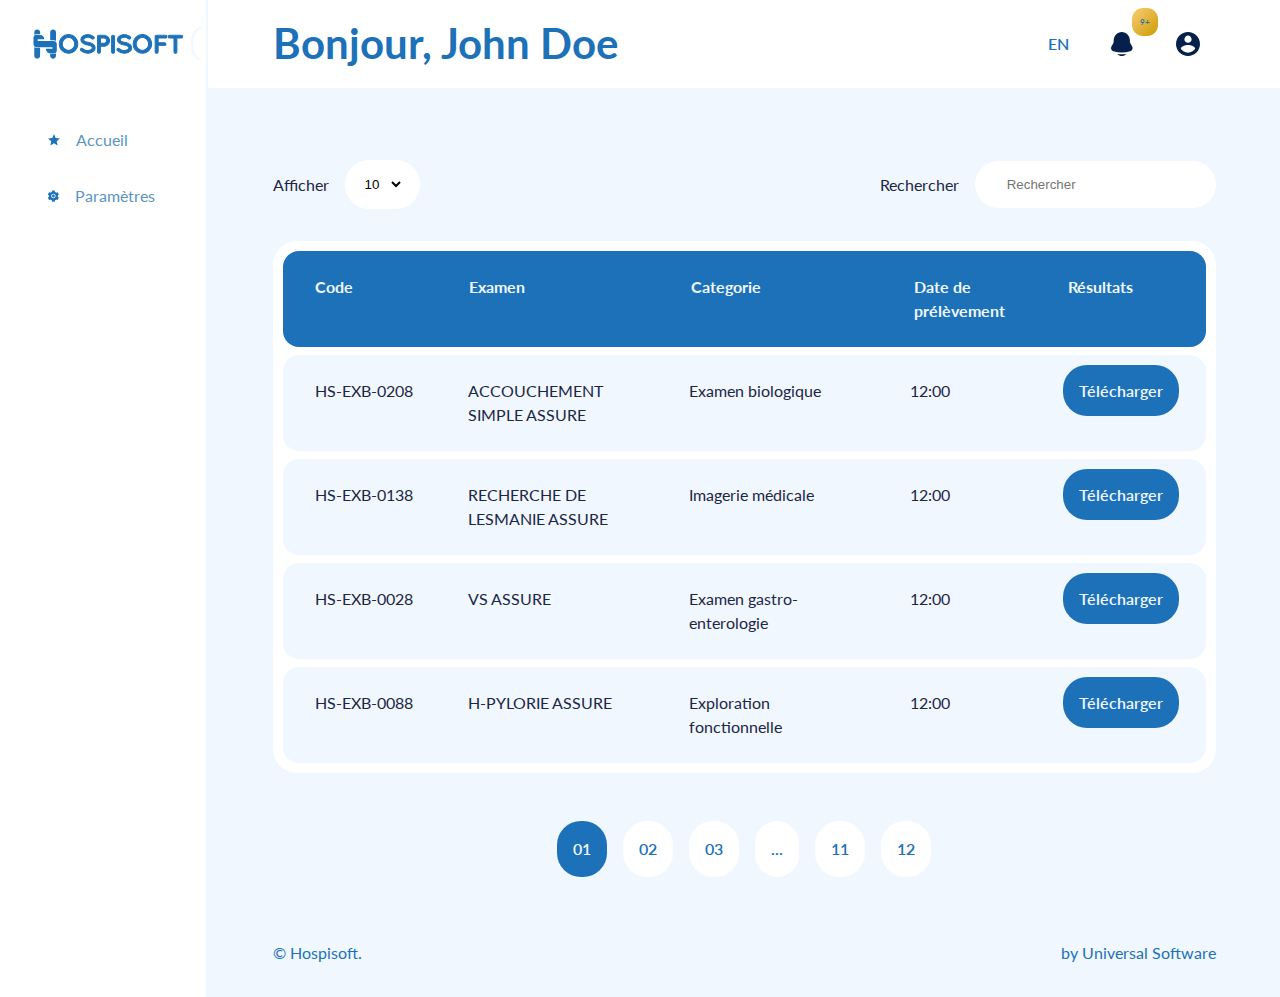
==== dashboard.html @ bc087ff3 "front admin" ====
<!DOCTYPE html>
<html lang="fr">
    <head>
        <meta charset="UTF-8"/>
        <meta name="description" content="Hospisoft">
        <meta name="keywords" content="HOSPISOFT">
        <meta name="author" content="Ifeyi Batindek">
        <meta name="viewport" content="width=device-width, initial-scale=1.0">        
        
        <meta property="og:title" content="hospisoft"/>
        <meta property="og:type" content="Hospisfot admin panel"/>
        <meta property="og:url" content="https://Hospisoft.l-agence.digital/users/"/>
        <meta property="og:image" content="https://Hospisoft.cm/hospisoftAssets/hospisoftimg/thehospisoftocietygift.jpg"/>
        <meta property="og:site_name" content="Hospisoft"/>
        <meta property="fb:admins" content="Hospisoft"/>
        <meta property="og:description" content="Hospisoft"/>

        <title>Accueil - Hospisfot</title>

        <link rel="apple-touch-icon" sizes="180x180" href="./hospisoftassets/hospisoftfavicons/apple-touch-icon.png">
        <link rel="icon" type="image/png" sizes="32x32" href="./hospisoftassets/hospisoftfavicons/favicon-32x32.png">
        <link rel="icon" type="image/png" sizes="16x16" href="./hospisoftassets/hospisoftfavicons/favicon-16x16.png">
        <link rel="manifest" href="./hospisoftassets/hospisoftfavicons/site.webmanifest">
        <link rel="mask-icon" href="./hospisoftassets/hospisoftfavicons/safari-pinned-tab.svg" color="#5bbad5">
        <meta name="msapplication-TileColor" content="#da532c">
        <meta name="theme-color" content="#ffffff">

        <link rel="preconnect" href="https://fonts.googleapis.com">
        <link rel="preconnect" href="https://fonts.gstatic.com" crossorigin>
        <link href="https://fonts.googleapis.com/css2?family=Lato:wght@400;700&display=swap" rel="stylesheet">
        
        <link rel="stylesheet" href="./hospisoftassets/hospisoftstyles/hospisoftcss.css"/>
    </head>
    <body class="hospisoftDashboardPages">
        <div id="hospisoftLoadingDiv">
            <svg id="hospisoftIconLogoLoading" class="hospisoftIcon"  x="0px" y="0px" viewBox="0 0 372.3 459.9" style="enable-background:new 0 0 372.3 459.9;" xml:space="preserve">
                <g id="XMLID_2_">
                    <g id="XMLID_1_">
                        <path id="XMLID_10_" class="st0" d="M351.5,197.8c-2.3-2.6-5-5-7.8-7c-7.9-5.6-17.5-9-27.9-9l0,0h-48h-5.7H122.3
                            c-0.3,0-0.6,0.1-0.9,0.1H79.3c-7.2,0-13-5.8-13-13c0-7.2,5.8-13,13-13h23.1h18.9h51.1v0c0-36.8-28.3-66.9-64.4-69.8
                            c-1.9-0.1-3.8-0.2-5.7-0.2h0h-48h0c-9,0-17.4,2.5-24.6,6.9c-4.2,2.5-7.9,5.6-11.1,9.2c-7.6,8.5-12.2,19.6-12.2,31.9v95.9
                            c0,12.3,4.6,23.4,12.2,31.9c3.2,3.6,7,6.7,11.1,9.2c7.2,4.3,15.6,6.9,24.6,6.9h0h48h5.7H244c0.9-0.2,1.8-0.3,2.8-0.3h42.1
                            c7.2,0,13,5.8,13,13v0.3c0,7.2-5.8,13-13,13h-21h-21h-50.3c0,37.2,29,67.6,65.7,69.9c1.4,0.1,2.9,0.1,4.4,0.1h1.3h48h0
                            c8.5,0,16.4-2.2,23.3-6.1c4.7-2.6,8.9-6,12.4-9.9c7.6-8.5,12.2-19.7,12.2-32v-95.9C363.7,217.5,359.1,206.3,351.5,197.8z"/>
                        <path id="XMLID_36_" class="st1" d="M325.3,173c8.6,1.4,16.7,4.8,23.9,10c0.8,0.6,1.5,1.1,2.3,1.7V51c0-24.7-20-44.7-44.7-44.7h0
                            c-24.7,0-44.7,20-44.7,44.7v121.2h63.2V173z"/>
                        <path id="XMLID_35_" class="st1" d="M315.8,383.3h-49.3c-1.5,0-2.9,0-4.4-0.1v25.4c0,24.7,20,44.7,44.7,44.7h0
                            c24.7,0,44.7-20,44.7-44.7v-37.8c-2.4,1.9-5,3.7-7.7,5.2C335.2,380.7,325.5,383.3,315.8,383.3z"/>
                        <path id="XMLID_30_" class="st1" d="M24.9,279.1c-2.2-1.3-4.2-2.7-6.2-4.3v133.7c0,24.7,20,44.7,44.7,44.7
                            c24.7,0,44.7-20,44.7-44.7V287.3H54.5C44.1,287.3,33.9,284.4,24.9,279.1z"/>
                        <path id="XMLID_29_" class="st1" d="M54.5,76.3h48c1.9,0,3.8,0.1,5.7,0.2V51c0-24.7-20-44.7-44.7-44.7c-24.7,0-44.7,20-44.7,44.7
                            v37.8c1.9-1.5,4-3,6.2-4.3C33.9,79.1,44.1,76.3,54.5,76.3z"/>
                        <path id="XMLID_28_" class="st2" d="M328.5,358.2c-6.4,3.6-13.8,5.7-21.7,5.7h0h-44.7v0.1c1.4,0.1,2.9,0.2,4.4,0.2h49.3
                            c6.5,0,13-1.7,18.7-4.9c7.9-4.4,13.9-11.4,17.1-19.6v-20.5C351.5,335.9,342.2,350.5,328.5,358.2z"/>
                        <path id="XMLID_27_" class="st2" d="M40.5,102.1c6.7-4,14.5-6.4,23-6.4h0h44.7h0v0c-1.9-0.2-3.8-0.3-5.7-0.3h-48
                            c-6.9,0-13.7,1.9-19.7,5.5c-7.5,4.5-13,11.1-16,18.8v20.7C18.7,124.1,27.5,109.9,40.5,102.1z"/>
                    </g>
                </g>
            </svg>
        </div><!--End hospisoftLoadingDiv-->

        <div id="hospisoftBacktToTop"></div>

        <div id="hospisoftDashboard" class="hospisoftFlex">
            <nav id="hospisoftDashBoardSide">
                    
                <section id="hospisoftDashBoardSideHeader">
                    <div id="hospisoftLogo">
                        <button id="hospisoftDashBoardCollapse" class="hospisoftRoundedPureWhite">
                            <svg id="hospisoftIconStar" class="hospisoftIcon" viewBox="0 0 7 10" fill="none" xmlns="http://www.w3.org/2000/svg">
                                <path fill-rule="evenodd" clip-rule="evenodd" d="M6.02983 0.470011C6.17028 0.610637 6.24917 0.801261 6.24917 1.00001C6.24917 1.19876 6.17028 1.38939 6.02983 1.53001L2.55983 5.00001L6.02983 8.47001C6.10351 8.53867 6.16262 8.62147 6.20361 8.71347C6.2446 8.80547 6.26664 8.90479 6.26842 9.00549C6.2702 9.10619 6.25167 9.20622 6.21395 9.29961C6.17623 9.393 6.12009 9.47783 6.04887 9.54905C5.97765 9.62027 5.89281 9.67641 5.79943 9.71413C5.70604 9.75186 5.60601 9.77038 5.50531 9.7686C5.4046 9.76683 5.30529 9.74478 5.21329 9.70379C5.12129 9.6628 5.03849 9.6037 4.96983 9.53001L0.969829 5.53001C0.829378 5.38939 0.750488 5.19876 0.750488 5.00001C0.750488 4.80126 0.829378 4.61064 0.969829 4.47001L4.96983 0.470011C5.11045 0.329561 5.30108 0.250671 5.49983 0.250671C5.69858 0.250671 5.8892 0.329561 6.02983 0.470011Z"/>
                            </svg>
                        </button>
                        <h1>
                            <a href="dashboard.html">
                                <svg id="hospisoftIconLogo" class="hospisoftMobile hospisoftIcon" x="0px" y="0px" viewBox="0 0 120 144" style="enable-background:new 0 0 687 144;" xml:space="preserve">
                                    <g id="XMLID_2_">
                                        <g id="hospisoftStar">
                                            <path id="XMLID_10_" class="st0" d="M108,62.8c-0.7-0.8-1.5-1.5-2.3-2.1c-2.3-1.7-5.1-2.6-8.2-2.6l0,0H83.4h-1.7H40.7
                                                c-0.1,0-0.2,0-0.3,0H28c-2.1,0-3.8-1.7-3.8-3.8c0-2.1,1.7-3.8,3.8-3.8h6.8h5.6h15l0,0c0-10.8-8.3-19.7-18.9-20.5
                                                c-0.5,0-1.1-0.1-1.7-0.1l0,0H20.7l0,0c-2.7,0-5.1,0.7-7.2,2c-1.2,0.7-2.3,1.6-3.3,2.7C8,37.1,6.6,40.4,6.6,44v28.2
                                                c0,3.6,1.4,6.9,3.6,9.4c0.9,1.1,2,2,3.3,2.7c2.1,1.3,4.6,2,7.2,2l0,0h14.1h1.7h39.9c0.3-0.1,0.5-0.1,0.8-0.1h12.4
                                                c2.1,0,3.8,1.7,3.8,3.8v0.1c0,2.1-1.7,3.8-3.8,3.8h-6.2h-6.2H62.5c0,10.9,8.5,19.9,19.3,20.5c0.4,0,0.9,0,1.3,0h0.4h14.1h0
                                                c2.5,0,4.8-0.7,6.9-1.8c1.4-0.8,2.6-1.8,3.6-2.9c2.2-2.5,3.6-5.8,3.6-9.4V72.2C111.6,68.6,110.3,65.3,108,62.8z"></path>
                                            <path id="XMLID_36_" class="st0" d="M100.3,55.5c2.5,0.4,4.9,1.4,7,2.9c0.2,0.2,0.4,0.3,0.7,0.5V19.6c0-7.3-5.9-13.1-13.1-13.1h0
                                                c-7.3,0-13.1,5.9-13.1,13.1v35.6h18.6V55.5z"></path>
                                            <path id="XMLID_35_" class="st0" d="M97.5,117.3H83c-0.4,0-0.9,0-1.3,0v7.5c0,7.3,5.9,13.1,13.1,13.1h0c7.3,0,13.1-5.9,13.1-13.1
                                                v-11.1c-0.7,0.6-1.5,1.1-2.3,1.5C103.3,116.5,100.4,117.3,97.5,117.3z"></path>
                                            <path id="XMLID_30_" class="st0" d="M12,86.7c-0.6-0.4-1.2-0.8-1.8-1.3v39.3c0,7.3,5.9,13.1,13.1,13.1s13.1-5.9,13.1-13.1V89.1
                                                H20.7C17.7,89.1,14.7,88.2,12,86.7z"></path>
                                            <path id="XMLID_29_" class="st0" d="M20.7,27h14.1c0.6,0,1.1,0,1.7,0.1v-7.5c0-7.3-5.9-13.1-13.1-13.1s-13.1,5.9-13.1,13.1v11.1
                                                c0.6-0.5,1.2-0.9,1.8-1.3C14.7,27.9,17.7,27,20.7,27z"></path>
                                            <path id="XMLID_28_" class="st0" d="M101.3,109.9c-1.9,1.1-4.1,1.7-6.4,1.7h0H81.8v0c0.4,0,0.9,0.1,1.3,0.1h14.5
                                                c1.9,0,3.8-0.5,5.5-1.4c2.3-1.3,4.1-3.4,5-5.8v-6C108,103.4,105.3,107.7,101.3,109.9z"></path>
                                            <path id="XMLID_27_" class="st0" d="M16.6,34.6c2-1.2,4.3-1.9,6.7-1.9l0,0h13.1l0,0v0c-0.5-0.1-1.1-0.1-1.7-0.1H20.7
                                                c-2,0-4,0.6-5.8,1.6c-2.2,1.3-3.8,3.3-4.7,5.5v6.1C10.2,41.1,12.8,36.9,16.6,34.6z"></path>
                                        </g>
                                        <g id="hospisoftLogoText">
                                            <g id="XMLID_443_">
                                                <path id="XMLID_449_" class="st0" d="M134.8,101.2c-8.1-8.2-12.1-18.1-12.1-29.5c0-11.5,4-21.3,12.1-29.5
                                                    c8.1-8.2,17.9-12.3,29.5-12.3c11.6,0,21.4,4.2,29.5,12.5c8.1,8.3,12.1,18.2,12.1,29.5c0,11.3-4.1,21.1-12.3,29.3
                                                    c-3.7,3.9-8,6.9-13.1,9.1c-5.1,2.2-10.4,3.3-15.9,3.3C152.8,113.5,142.9,109.4,134.8,101.2z M136.6,71.7c0,7.8,2.7,14.6,8.2,20.2
                                                    c5.4,5.6,12,8.4,19.7,8.4c7.7,0,14.2-2.8,19.6-8.5c5.4-5.7,8.1-12.4,8.1-20.1s-2.7-14.4-8-20.1c-5.4-5.7-11.9-8.5-19.7-8.5
                                                    c-7.7,0-14.3,2.8-19.7,8.4C139.3,57.1,136.6,63.8,136.6,71.7z"></path>
                                                <path id="XMLID_444_" class="st0" d="M164.6,115.7c-12.3,0-22.8-4.4-31.3-13c-8.4-8.6-12.7-19-12.7-31.1c0-12,4.3-22.5,12.7-31.1
                                                    c8.5-8.6,18.9-13,31.1-13c12.2,0,22.6,4.4,31.1,13.2c8.4,8.7,12.7,19.1,12.7,31c0,11.9-4.3,22.2-12.9,30.8
                                                    c-3.8,4-8.5,7.3-13.8,9.6C176,114.5,170.3,115.7,164.6,115.7z M164.3,31.9c-10.9,0-20.4,3.9-28,11.7c-7.6,7.8-11.5,17.2-11.5,28
                                                    c0,10.8,3.9,20.3,11.5,28l0,0c7.6,7.8,17.1,11.7,28.2,11.7c5.2,0,10.3-1.1,15.1-3.1c4.8-2.1,9-5,12.4-8.6
                                                    c7.8-7.8,11.7-17.2,11.7-27.8c0-10.7-3.9-20.1-11.5-28C184.7,35.9,175.3,31.9,164.3,31.9z M164.4,102.4c-8.2,0-15.4-3.1-21.2-9.1
                                                    c-5.8-6-8.8-13.3-8.8-21.7c0-8.4,2.9-15.7,8.7-21.7c5.8-6,12.9-9.1,21.3-9.1c8.3,0,15.5,3.1,21.2,9.2c5.7,6.1,8.6,13.3,8.6,21.5
                                                    c0,8.2-2.9,15.5-8.7,21.5C179.7,99.3,172.6,102.4,164.4,102.4z M164.4,45.2c-7.2,0-13.1,2.5-18.2,7.8c-5,5.3-7.5,11.4-7.5,18.7
                                                    c0,7.3,2.5,13.4,7.5,18.7c5.1,5.2,11,7.8,18.1,7.8c7.1,0,13-2.6,18-7.9c5-5.3,7.5-11.4,7.5-18.6c0-7.2-2.4-13.3-7.4-18.6
                                                    C177.5,47.8,171.6,45.2,164.4,45.2z"></path>
                                            </g>
                                            <g id="XMLID_437_">
                                                <path id="XMLID_441_" class="st0" d="M271.5,88.8c0-5.9-7.1-10.1-21.4-12.7h-0.2c-6.3-1.2-11.8-2.8-16.4-4.9
                                                    c-4.6-2.1-8-4.8-10.2-8.1c-2.2-3.3-3.2-6.7-3.2-10.2c0-6.7,3.1-12.3,9.3-16.6c6.2-4.3,13.4-6.5,21.5-6.5c3.6,0,7.2,0.6,11,1.7
                                                    c3.7,1.2,6.5,2.2,8.3,3.3c1.8,1,4.2,2.4,7.2,4.3c1.4,0.9,2.3,2.2,2.6,3.8c0.4,1.6,0.1,3.1-0.9,4.5c-0.9,1.4-2.3,2.2-4,2.6
                                                    c-1.7,0.3-3.3,0.1-4.7-0.9c-3.8-2.5-7.2-4.3-10.2-5.6c-3-1.2-6.1-1.9-9.4-1.9c-5.4,0-9.7,1.2-13.1,3.6c-3.4,2.4-5.1,5-5.1,7.7
                                                    c0,1.3,0.3,2.4,1,3.4c2.3,3.6,8.4,6.2,18.4,8h0.2c6.8,1.3,12.4,2.9,16.8,4.9c10.1,4.7,15.1,11.2,15.1,19.5
                                                    c0,7.2-3.3,13.1-10,17.7c-6.7,4.6-14.3,6.9-23,6.9c-10.6-0.1-21-4-31.2-11.6c-1.3-1-2-2.4-2.3-4.1c-0.2-1.7,0.2-3.2,1.3-4.4
                                                    c1.1-1.2,2.5-2,4.3-2.2c1.8-0.2,3.3,0.3,4.6,1.3c7.8,6,15.5,9,23.2,9c6.1,0,11-1.3,14.8-4C269.7,94.8,271.5,91.9,271.5,88.8z"></path>
                                                <path id="XMLID_438_" class="st0" d="M251.1,115.6c-11.1-0.1-22-4.1-32.5-12.1c-1.8-1.4-2.8-3.2-3.1-5.5
                                                    c-0.3-2.3,0.3-4.4,1.8-6.1c1.4-1.7,3.3-2.6,5.7-2.9c2.4-0.3,4.5,0.4,6.2,1.8c7.3,5.7,14.6,8.5,21.8,8.5c5.6,0,10.2-1.2,13.6-3.6
                                                    c3.2-2.2,4.8-4.6,4.8-6.9c0-5.8-10.5-8.9-19.5-10.5l-0.4,0c-6.5-1.2-12.2-2.9-16.9-5c-5-2.3-8.7-5.2-11.1-8.9
                                                    c-2.4-3.6-3.6-7.5-3.6-11.4c0-7.5,3.4-13.6,10.2-18.4c6.5-4.6,14.2-6.9,22.7-6.9c3.8,0,7.7,0.6,11.6,1.8c3.9,1.2,6.8,2.3,8.7,3.4
                                                    c1.9,1,4.3,2.5,7.3,4.4c1.9,1.3,3.1,3,3.6,5.2c0.5,2.2,0.1,4.3-1.2,6.2c-1.3,1.8-3,3-5.3,3.4c-2.3,0.5-4.4,0.1-6.3-1.2
                                                    c-3.7-2.4-7-4.2-9.8-5.4c-2.7-1.1-5.6-1.7-8.6-1.7c-4.9,0-8.9,1.1-11.9,3.2c-2.8,2-4.2,4-4.2,5.9c0,0.9,0.2,1.6,0.6,2.1
                                                    c1.4,2.1,5.3,5,16.8,7.1l0.5,0c6.9,1.3,12.8,3,17.3,5c10.9,5.1,16.4,12.3,16.4,21.5c0,7.9-3.7,14.5-10.9,19.5
                                                    C268.3,113.1,260.2,115.6,251.1,115.6z M224,93.3c-0.2,0-0.4,0-0.6,0c-1.2,0.1-2.2,0.6-2.8,1.4c-0.7,0.8-0.9,1.7-0.8,2.8
                                                    c0.1,1.1,0.6,2,1.4,2.6c9.7,7.3,19.8,11.1,29.9,11.2c8.2,0,15.5-2.2,21.8-6.5c6.1-4.2,9.1-9.4,9.1-16c0-7.5-4.5-13.2-13.9-17.6
                                                    c-4.1-1.8-9.6-3.4-16.1-4.7l-0.4,0c-10.7-1.9-17.2-4.9-19.8-9c-0.9-1.2-1.3-2.8-1.3-4.5c0-3.4,2-6.6,6-9.4c3.8-2.7,8.6-4,14.4-4
                                                    c3.6,0,7,0.7,10.3,2c3.1,1.3,6.6,3.2,10.5,5.8c1,0.6,2,0.8,3.1,0.6c1.2-0.2,2-0.8,2.6-1.7c0.6-0.9,0.8-1.7,0.5-2.8
                                                    c-0.2-1.1-0.8-1.9-1.7-2.5c-2.9-1.8-5.3-3.2-7.1-4.2c-1.7-0.9-4.4-2-7.9-3.1c-3.5-1.1-7-1.6-10.3-1.6c-7.6,0-14.4,2.1-20.2,6.1
                                                    c-5.6,4-8.4,8.8-8.4,14.9c0,3,1,6.1,2.9,9c1.9,2.9,5,5.4,9.2,7.3c4.4,2,9.7,3.6,15.7,4.7l0.4,0c15.6,2.8,23.2,7.6,23.2,14.8
                                                    c0,3.8-2.2,7.3-6.6,10.4c-4.2,3-9.8,4.4-16.3,4.4c-8,0-16.2-3.2-24.3-9.4C225.8,93.5,225,93.3,224,93.3z"></path>
                                            </g>
                                            <g id="XMLID_428_">
                                                <path id="XMLID_434_" class="st0" d="M341.5,39.4c5.1,4.9,7.7,10.8,7.7,17.6c0,6.9-2.6,12.7-7.7,17.6c-5.1,4.8-11.3,7.3-18.5,7.3
                                                    h-15v25.2c0,1.8-0.7,3.3-2,4.5c-1.3,1.2-2.9,1.9-4.8,1.9c-1.9,0-3.4-0.6-4.7-1.9c-1.3-1.2-1.9-2.8-1.9-4.5V38.5
                                                    c0-1.8,0.6-3.3,1.9-4.5c1.3-1.2,2.9-1.9,4.7-1.9H323C330.2,32.1,336.4,34.6,341.5,39.4z M308.1,45v24h15c3.5,0,6.4-1.2,8.9-3.5
                                                    c2.4-2.3,3.7-5.1,3.8-8.4c-0.1-3.4-1.3-6.3-3.8-8.6c-2.4-2.3-5.4-3.5-8.9-3.5H308.1z"></path>
                                                <path id="XMLID_429_" class="st0" d="M301.2,115.7c-2.4,0-4.5-0.8-6.2-2.5c-1.7-1.7-2.6-3.7-2.6-6.1V38.5c0-2.4,0.9-4.4,2.6-6.1
                                                    c1.7-1.6,3.8-2.5,6.2-2.5H323c7.8,0,14.5,2.7,20,7.9h0c5.5,5.3,8.3,11.7,8.3,19.2c0,7.4-2.8,13.9-8.3,19.1
                                                    c-5.5,5.2-12.2,7.9-20,7.9h-12.8v23.1c0,2.4-0.9,4.5-2.7,6.1C305.8,114.9,303.7,115.7,301.2,115.7z M301.2,34.3
                                                    c-1.3,0-2.4,0.4-3.3,1.3c-0.9,0.8-1.3,1.8-1.3,3v68.6c0,1.2,0.4,2.1,1.3,3c0.9,0.9,1.9,1.3,3.3,1.3c1.3,0,2.4-0.4,3.3-1.3
                                                    c0.9-0.8,1.3-1.8,1.3-3V79.7H323c6.7,0,12.3-2.2,17-6.7c4.7-4.5,7-9.7,7-16c0-6.3-2.3-11.6-7-16.1h0c-4.7-4.5-10.3-6.7-17-6.7
                                                    H301.2z M323,71.1h-17.1V42.9H323c4,0,7.5,1.4,10.4,4.1c2.8,2.7,4.3,6.1,4.4,10.1c-0.1,3.9-1.6,7.3-4.4,10
                                                    C330.6,69.8,327.1,71.1,323,71.1z M310.2,66.8H323c2.9,0,5.4-0.9,7.4-2.9c2-1.9,3-4.2,3.1-6.9c-0.1-2.7-1.1-5.1-3.1-7
                                                    c-2-1.9-4.5-2.9-7.4-2.9h-12.8V66.8z"></path>
                                            </g>
                                            <g id="XMLID_422_">
                                                <path id="XMLID_426_" class="st0" d="M358.1,38.5c0-1.8,0.6-3.3,1.9-4.5c1.3-1.2,2.9-1.9,4.7-1.9c1.9,0,3.5,0.6,4.8,1.9
                                                    c1.3,1.2,2,2.8,2,4.5v68.6c0,1.8-0.7,3.3-2,4.5c-1.3,1.2-2.9,1.9-4.8,1.9c-1.9,0-3.4-0.6-4.7-1.9c-1.3-1.2-1.9-2.8-1.9-4.5V38.5z
                                                    "></path>
                                                <path id="XMLID_423_" class="st0" d="M364.8,115.7c-2.4,0-4.5-0.8-6.2-2.5c-1.7-1.7-2.6-3.7-2.6-6.1V38.5c0-2.4,0.9-4.4,2.6-6.1
                                                    c1.7-1.6,3.8-2.5,6.2-2.5c2.4,0,4.5,0.8,6.3,2.4c1.8,1.7,2.7,3.7,2.7,6.1v68.6c0,2.4-0.9,4.5-2.7,6.1
                                                    C369.3,114.9,367.2,115.7,364.8,115.7z M364.8,34.3c-1.3,0-2.4,0.4-3.3,1.3c-0.9,0.8-1.3,1.8-1.3,3v68.6c0,1.2,0.4,2.1,1.3,3
                                                    c0.9,0.9,1.9,1.3,3.3,1.3c1.3,0,2.4-0.4,3.3-1.3c0.9-0.8,1.3-1.8,1.3-3V38.5c0-1.2-0.4-2.1-1.3-3
                                                    C367.2,34.7,366.1,34.3,364.8,34.3z"></path>
                                            </g>
                                            <g id="XMLID_416_">
                                                <path id="XMLID_420_" class="st0" d="M436,88.8c0-5.9-7.1-10.1-21.4-12.7h-0.2c-6.3-1.2-11.8-2.8-16.4-4.9
                                                    c-4.6-2.1-8-4.8-10.2-8.1c-2.2-3.3-3.2-6.7-3.2-10.2c0-6.7,3.1-12.3,9.3-16.6c6.2-4.3,13.4-6.5,21.5-6.5c3.6,0,7.2,0.6,11,1.7
                                                    c3.7,1.2,6.5,2.2,8.3,3.3c1.8,1,4.2,2.4,7.2,4.3c1.4,0.9,2.3,2.2,2.6,3.8c0.4,1.6,0.1,3.1-0.9,4.5c-0.9,1.4-2.3,2.2-4,2.6
                                                    c-1.7,0.3-3.3,0.1-4.7-0.9c-3.8-2.5-7.2-4.3-10.2-5.6c-3-1.2-6.1-1.9-9.4-1.9c-5.4,0-9.7,1.2-13.1,3.6c-3.4,2.4-5.1,5-5.1,7.7
                                                    c0,1.3,0.3,2.4,1,3.4c2.3,3.6,8.4,6.2,18.4,8h0.2c6.8,1.3,12.4,2.9,16.8,4.9c10.1,4.7,15.1,11.2,15.1,19.5
                                                    c0,7.2-3.3,13.1-10,17.7c-6.7,4.6-14.3,6.9-23,6.9c-10.6-0.1-21-4-31.2-11.6c-1.3-1-2-2.4-2.3-4.1c-0.2-1.7,0.2-3.2,1.3-4.4
                                                    c1.1-1.2,2.5-2,4.3-2.2c1.8-0.2,3.3,0.3,4.6,1.3c7.8,6,15.5,9,23.2,9c6.1,0,11-1.3,14.8-4C434.1,94.8,436,91.9,436,88.8z"></path>
                                                <path id="XMLID_417_" class="st0" d="M415.5,115.6c-11.1-0.1-22-4.1-32.5-12.1c-1.8-1.4-2.8-3.2-3.1-5.5
                                                    c-0.3-2.3,0.3-4.4,1.8-6.1c1.4-1.7,3.3-2.6,5.7-2.9c2.4-0.3,4.5,0.4,6.2,1.8c7.3,5.7,14.6,8.5,21.8,8.5c5.6,0,10.2-1.2,13.6-3.6
                                                    c3.2-2.2,4.8-4.6,4.8-6.9c0-5.8-10.5-8.9-19.5-10.5l-0.4,0c-6.5-1.2-12.2-2.9-16.9-5c-5-2.3-8.7-5.2-11.1-8.9
                                                    c-2.4-3.6-3.6-7.5-3.6-11.4c0-7.5,3.4-13.6,10.2-18.4c6.5-4.6,14.2-6.9,22.7-6.9c3.8,0,7.7,0.6,11.6,1.8c3.9,1.2,6.8,2.3,8.7,3.4
                                                    c1.9,1,4.3,2.5,7.3,4.4c1.9,1.3,3.1,3,3.6,5.2c0.5,2.2,0.1,4.3-1.2,6.2c-1.3,1.8-3,3-5.3,3.4c-2.3,0.5-4.4,0.1-6.3-1.2
                                                    c-3.7-2.4-7-4.2-9.8-5.4c-2.7-1.1-5.6-1.7-8.6-1.7c-4.9,0-8.9,1.1-11.9,3.2c-2.8,2-4.2,4-4.2,5.9c0,0.9,0.2,1.6,0.6,2.1
                                                    c1.4,2.1,5.3,5,16.8,7.1l0.5,0c6.9,1.3,12.8,3,17.3,5c10.9,5.1,16.4,12.3,16.4,21.5c0,7.9-3.7,14.5-10.9,19.5
                                                    C432.8,113.1,424.6,115.6,415.5,115.6z M388.4,93.3c-0.2,0-0.4,0-0.6,0c-1.2,0.1-2.2,0.6-2.9,1.4c-0.7,0.8-0.9,1.7-0.8,2.8
                                                    c0.1,1.1,0.6,2,1.4,2.6c9.7,7.3,19.7,11.1,29.9,11.2c8.2,0,15.5-2.2,21.8-6.5c6.1-4.2,9.1-9.4,9.1-16c0-7.5-4.5-13.2-13.9-17.6
                                                    c-4.1-1.8-9.5-3.4-16.1-4.7l-0.4,0c-10.7-1.9-17.2-4.9-19.8-9c-0.9-1.2-1.3-2.8-1.3-4.5c0-3.4,2-6.6,6-9.4c3.8-2.7,8.6-4,14.4-4
                                                    c3.6,0,7,0.7,10.3,2c3.1,1.3,6.6,3.2,10.5,5.8c1,0.6,2,0.8,3.1,0.6c1.2-0.2,2-0.8,2.6-1.7c0.6-0.9,0.8-1.7,0.5-2.8
                                                    c-0.2-1.1-0.8-1.9-1.7-2.5c-2.9-1.8-5.3-3.2-7.1-4.2c-1.7-0.9-4.4-2-7.9-3.1c-3.5-1.1-7-1.6-10.3-1.6c-7.6,0-14.4,2.1-20.2,6.1
                                                    c-5.6,4-8.4,8.8-8.4,14.9c0,3,1,6.1,2.9,9c1.9,2.9,5,5.4,9.2,7.3c4.4,2,9.7,3.6,15.7,4.7l0.4,0c15.6,2.8,23.2,7.6,23.2,14.8
                                                    c0,3.8-2.2,7.3-6.6,10.4c-4.2,3-9.7,4.4-16.3,4.4c-8,0-16.2-3.2-24.3-9.4C390.2,93.5,389.4,93.3,388.4,93.3z"></path>
                                            </g>
                                            <g id="XMLID_407_">
                                                <path id="XMLID_413_" class="st0" d="M467.3,101.2c-8.1-8.2-12.1-18.1-12.1-29.5c0-11.5,4-21.3,12.1-29.5
                                                    c8.1-8.2,17.9-12.3,29.5-12.3c11.6,0,21.4,4.2,29.5,12.5c8.1,8.3,12.1,18.2,12.1,29.5c0,11.3-4.1,21.1-12.3,29.3
                                                    c-3.7,3.9-8,6.9-13.1,9.1c-5.1,2.2-10.4,3.3-15.9,3.3C485.3,113.5,475.4,109.4,467.3,101.2z M469.1,71.7c0,7.8,2.7,14.6,8.2,20.2
                                                    c5.4,5.6,12,8.4,19.7,8.4c7.7,0,14.2-2.8,19.6-8.5c5.4-5.7,8.1-12.4,8.1-20.1s-2.7-14.4-8-20.1c-5.4-5.7-11.9-8.5-19.7-8.5
                                                    c-7.8,0-14.3,2.8-19.7,8.4C471.8,57.1,469.1,63.8,469.1,71.7z"></path>
                                                <path id="XMLID_408_" class="st0" d="M497.1,115.7c-12.3,0-22.8-4.4-31.3-13h0c-8.4-8.6-12.7-19-12.7-31.1
                                                    c0-12,4.3-22.5,12.7-31.1c8.5-8.6,18.9-13,31.1-13c12.2,0,22.6,4.4,31.1,13.2c8.4,8.7,12.7,19.1,12.7,31
                                                    c0,11.9-4.3,22.2-12.9,30.8c-3.8,4-8.5,7.3-13.8,9.6C508.5,114.5,502.9,115.7,497.1,115.7z M496.8,31.9c-10.9,0-20.4,3.9-28,11.7
                                                    c-7.6,7.8-11.5,17.2-11.5,28c0,10.8,3.9,20.3,11.5,28h0c7.6,7.8,17.1,11.7,28.2,11.7c5.2,0,10.3-1.1,15.1-3.1
                                                    c4.8-2.1,9-5,12.4-8.6c7.8-7.8,11.7-17.2,11.7-27.8c0-10.7-3.9-20.1-11.5-28C517.2,35.9,507.8,31.9,496.8,31.9z M496.9,102.4
                                                    c-8.2,0-15.4-3.1-21.2-9.1c-5.8-6-8.8-13.3-8.8-21.7c0-8.4,2.9-15.7,8.7-21.7c5.8-6,13-9.1,21.3-9.1c8.3,0,15.5,3.1,21.2,9.2
                                                    c5.7,6.1,8.6,13.3,8.6,21.5c0,8.2-2.9,15.5-8.7,21.5C512.3,99.3,505.1,102.4,496.9,102.4z M496.9,45.2c-7.2,0-13.1,2.5-18.2,7.8
                                                    c-5,5.3-7.5,11.4-7.5,18.7c0,7.3,2.5,13.4,7.5,18.7c5.1,5.2,11,7.8,18.1,7.8c7.1,0,13-2.6,18-7.9c5-5.3,7.5-11.4,7.5-18.6
                                                    c0-7.2-2.4-13.3-7.4-18.6C510,47.8,504.1,45.2,496.9,45.2z"></path>
                                            </g>
                                            <g id="XMLID_401_">
                                                <path id="XMLID_405_" class="st0" d="M565.7,111.7c-1.3,1.2-2.9,1.9-4.8,1.9c-1.9,0-3.4-0.6-4.7-1.9c-1.3-1.2-1.9-2.8-1.9-4.5
                                                    V38.5c0-1.8,0.6-3.3,1.9-4.5c1.3-1.2,2.9-1.9,4.7-1.9h39.8c1.8,0,3.3,0.6,4.7,1.9c1.3,1.3,2,2.8,2,4.5c0,1.7-0.7,3.3-2,4.5
                                                    c-1.3,1.3-2.9,1.9-4.7,1.9h-33v21.3H596c1.8,0,3.3,0.6,4.7,1.9c1.3,1.3,2,2.8,2,4.5c0,1.7-0.6,3.3-1.9,4.5
                                                    c-1.3,1.3-2.9,1.9-4.7,1.9h-28.4v27.9C567.7,108.9,567,110.4,565.7,111.7z"></path>
                                                <path id="XMLID_402_" class="st0" d="M560.8,115.7c-2.4,0-4.5-0.8-6.2-2.5c-1.7-1.7-2.6-3.7-2.6-6.1V38.5c0-2.4,0.9-4.4,2.6-6.1
                                                    c1.7-1.6,3.8-2.5,6.2-2.5h39.8c2.3,0,4.4,0.8,6.2,2.5c1.8,1.7,2.7,3.7,2.7,6.1c0,2.3-0.9,4.4-2.7,6.1c-1.7,1.7-3.8,2.5-6.2,2.5
                                                    h-30.8v17H596c2.3,0,4.4,0.8,6.2,2.5c1.8,1.7,2.7,3.7,2.7,6.1c0,2.3-0.9,4.4-2.6,6.1c-1.7,1.7-3.8,2.5-6.3,2.5h-26.2v25.8
                                                    c0,2.4-0.9,4.5-2.7,6.1l0,0C565.4,114.9,563.3,115.7,560.8,115.7z M560.8,34.3c-1.3,0-2.4,0.4-3.3,1.3c-0.9,0.8-1.3,1.8-1.3,3
                                                    v68.6c0,1.2,0.4,2.1,1.3,3c0.9,0.9,1.9,1.3,3.3,1.3c1.3,0,2.4-0.4,3.3-1.3v0c0.9-0.8,1.3-1.8,1.3-3V77.1H596
                                                    c1.3,0,2.3-0.4,3.2-1.3c0.9-0.9,1.3-1.8,1.3-3c0-1.2-0.4-2.1-1.3-3c-0.9-0.9-2-1.3-3.2-1.3h-30.5V42.9h35.1
                                                    c1.2,0,2.3-0.4,3.2-1.3c0.9-0.9,1.3-1.8,1.3-3c0-1.2-0.4-2.1-1.3-3c-0.9-0.9-2-1.3-3.2-1.3H560.8z"></path>
                                            </g>
                                            <g id="XMLID_395_">
                                                <path id="XMLID_399_" class="st0" d="M676.3,34c1.3,1.2,1.9,2.8,1.9,4.5c0,1.8-0.7,3.3-2,4.6c-1.3,1.3-2.9,1.9-4.7,1.9h-19.4
                                                    v62.1c0,1.8-0.7,3.3-1.9,4.5c-1.3,1.2-2.9,1.9-4.7,1.9c-1.9,0-3.4-0.6-4.7-1.9c-1.3-1.2-1.9-2.8-1.9-4.5V45h-19.2
                                                    c-1.9,0-3.4-0.6-4.7-1.9c-1.3-1.3-1.9-2.8-1.9-4.6c0-1.8,0.6-3.3,1.9-4.5c1.3-1.2,2.9-1.9,4.7-1.9h52
                                                    C673.5,32.1,675,32.7,676.3,34z"></path>
                                                <path id="XMLID_396_" class="st0" d="M645.6,115.7c-2.4,0-4.5-0.8-6.2-2.5c-1.7-1.7-2.6-3.7-2.6-6.1v-60h-17.1
                                                    c-2.4,0-4.5-0.9-6.3-2.5c-1.7-1.7-2.6-3.8-2.6-6.1c0-2.4,0.9-4.4,2.6-6.1c1.7-1.6,3.8-2.5,6.2-2.5h52c2.4,0,4.5,0.8,6.2,2.5l0,0
                                                    c1.7,1.7,2.6,3.7,2.6,6.1c0,2.4-0.9,4.5-2.7,6.2c-1.7,1.7-3.8,2.5-6.2,2.5h-17.2v60c0,2.4-0.9,4.4-2.6,6.1
                                                    C650.1,114.9,648,115.7,645.6,115.7z M619.6,34.3c-1.3,0-2.4,0.4-3.3,1.3c-0.9,0.8-1.3,1.8-1.3,3c0,1.2,0.4,2.2,1.3,3.1
                                                    c0.9,0.9,1.9,1.3,3.2,1.3H641v64.3c0,1.2,0.4,2.1,1.3,3c0.9,0.9,1.9,1.3,3.3,1.3c1.3,0,2.4-0.4,3.3-1.3c0.9-0.8,1.3-1.8,1.3-3
                                                    V42.9h21.5c1.2,0,2.3-0.4,3.2-1.3c0.9-0.9,1.3-1.8,1.3-3c0-1.2-0.4-2.1-1.3-3c-0.9-0.9-1.9-1.3-3.3-1.3H619.6z"></path>
                                            </g>
                                        </g>
                                    </g>
                                </svg>


                                <svg id="hospisoftIconLogo" class="hospisoftDesktop hospisoftIcon" x="0px" y="0px" viewBox="0 0 687 144" style="enable-background:new 0 0 687 144;" xml:space="preserve">
                                    <g id="XMLID_2_">
                                        <g id="hospisoftStar">
                                            <path id="XMLID_10_" class="st0" d="M108,62.8c-0.7-0.8-1.5-1.5-2.3-2.1c-2.3-1.7-5.1-2.6-8.2-2.6l0,0H83.4h-1.7H40.7
                                                c-0.1,0-0.2,0-0.3,0H28c-2.1,0-3.8-1.7-3.8-3.8c0-2.1,1.7-3.8,3.8-3.8h6.8h5.6h15l0,0c0-10.8-8.3-19.7-18.9-20.5
                                                c-0.5,0-1.1-0.1-1.7-0.1l0,0H20.7l0,0c-2.7,0-5.1,0.7-7.2,2c-1.2,0.7-2.3,1.6-3.3,2.7C8,37.1,6.6,40.4,6.6,44v28.2
                                                c0,3.6,1.4,6.9,3.6,9.4c0.9,1.1,2,2,3.3,2.7c2.1,1.3,4.6,2,7.2,2l0,0h14.1h1.7h39.9c0.3-0.1,0.5-0.1,0.8-0.1h12.4
                                                c2.1,0,3.8,1.7,3.8,3.8v0.1c0,2.1-1.7,3.8-3.8,3.8h-6.2h-6.2H62.5c0,10.9,8.5,19.9,19.3,20.5c0.4,0,0.9,0,1.3,0h0.4h14.1h0
                                                c2.5,0,4.8-0.7,6.9-1.8c1.4-0.8,2.6-1.8,3.6-2.9c2.2-2.5,3.6-5.8,3.6-9.4V72.2C111.6,68.6,110.3,65.3,108,62.8z"/>
                                            <path id="XMLID_36_" class="st0" d="M100.3,55.5c2.5,0.4,4.9,1.4,7,2.9c0.2,0.2,0.4,0.3,0.7,0.5V19.6c0-7.3-5.9-13.1-13.1-13.1h0
                                                c-7.3,0-13.1,5.9-13.1,13.1v35.6h18.6V55.5z"/>
                                            <path id="XMLID_35_" class="st0" d="M97.5,117.3H83c-0.4,0-0.9,0-1.3,0v7.5c0,7.3,5.9,13.1,13.1,13.1h0c7.3,0,13.1-5.9,13.1-13.1
                                                v-11.1c-0.7,0.6-1.5,1.1-2.3,1.5C103.3,116.5,100.4,117.3,97.5,117.3z"/>
                                            <path id="XMLID_30_" class="st0" d="M12,86.7c-0.6-0.4-1.2-0.8-1.8-1.3v39.3c0,7.3,5.9,13.1,13.1,13.1s13.1-5.9,13.1-13.1V89.1
                                                H20.7C17.7,89.1,14.7,88.2,12,86.7z"/>
                                            <path id="XMLID_29_" class="st0" d="M20.7,27h14.1c0.6,0,1.1,0,1.7,0.1v-7.5c0-7.3-5.9-13.1-13.1-13.1s-13.1,5.9-13.1,13.1v11.1
                                                c0.6-0.5,1.2-0.9,1.8-1.3C14.7,27.9,17.7,27,20.7,27z"/>
                                            <path id="XMLID_28_" class="st0" d="M101.3,109.9c-1.9,1.1-4.1,1.7-6.4,1.7h0H81.8v0c0.4,0,0.9,0.1,1.3,0.1h14.5
                                                c1.9,0,3.8-0.5,5.5-1.4c2.3-1.3,4.1-3.4,5-5.8v-6C108,103.4,105.3,107.7,101.3,109.9z"/>
                                            <path id="XMLID_27_" class="st0" d="M16.6,34.6c2-1.2,4.3-1.9,6.7-1.9l0,0h13.1l0,0v0c-0.5-0.1-1.1-0.1-1.7-0.1H20.7
                                                c-2,0-4,0.6-5.8,1.6c-2.2,1.3-3.8,3.3-4.7,5.5v6.1C10.2,41.1,12.8,36.9,16.6,34.6z"/>
                                        </g>
                                        <g id="hospisoftLogoText">
                                            <g id="XMLID_443_">
                                                <path id="XMLID_449_" class="st0" d="M134.8,101.2c-8.1-8.2-12.1-18.1-12.1-29.5c0-11.5,4-21.3,12.1-29.5
                                                    c8.1-8.2,17.9-12.3,29.5-12.3c11.6,0,21.4,4.2,29.5,12.5c8.1,8.3,12.1,18.2,12.1,29.5c0,11.3-4.1,21.1-12.3,29.3
                                                    c-3.7,3.9-8,6.9-13.1,9.1c-5.1,2.2-10.4,3.3-15.9,3.3C152.8,113.5,142.9,109.4,134.8,101.2z M136.6,71.7c0,7.8,2.7,14.6,8.2,20.2
                                                    c5.4,5.6,12,8.4,19.7,8.4c7.7,0,14.2-2.8,19.6-8.5c5.4-5.7,8.1-12.4,8.1-20.1s-2.7-14.4-8-20.1c-5.4-5.7-11.9-8.5-19.7-8.5
                                                    c-7.7,0-14.3,2.8-19.7,8.4C139.3,57.1,136.6,63.8,136.6,71.7z"/>
                                                <path id="XMLID_444_" class="st0" d="M164.6,115.7c-12.3,0-22.8-4.4-31.3-13c-8.4-8.6-12.7-19-12.7-31.1c0-12,4.3-22.5,12.7-31.1
                                                    c8.5-8.6,18.9-13,31.1-13c12.2,0,22.6,4.4,31.1,13.2c8.4,8.7,12.7,19.1,12.7,31c0,11.9-4.3,22.2-12.9,30.8
                                                    c-3.8,4-8.5,7.3-13.8,9.6C176,114.5,170.3,115.7,164.6,115.7z M164.3,31.9c-10.9,0-20.4,3.9-28,11.7c-7.6,7.8-11.5,17.2-11.5,28
                                                    c0,10.8,3.9,20.3,11.5,28l0,0c7.6,7.8,17.1,11.7,28.2,11.7c5.2,0,10.3-1.1,15.1-3.1c4.8-2.1,9-5,12.4-8.6
                                                    c7.8-7.8,11.7-17.2,11.7-27.8c0-10.7-3.9-20.1-11.5-28C184.7,35.9,175.3,31.9,164.3,31.9z M164.4,102.4c-8.2,0-15.4-3.1-21.2-9.1
                                                    c-5.8-6-8.8-13.3-8.8-21.7c0-8.4,2.9-15.7,8.7-21.7c5.8-6,12.9-9.1,21.3-9.1c8.3,0,15.5,3.1,21.2,9.2c5.7,6.1,8.6,13.3,8.6,21.5
                                                    c0,8.2-2.9,15.5-8.7,21.5C179.7,99.3,172.6,102.4,164.4,102.4z M164.4,45.2c-7.2,0-13.1,2.5-18.2,7.8c-5,5.3-7.5,11.4-7.5,18.7
                                                    c0,7.3,2.5,13.4,7.5,18.7c5.1,5.2,11,7.8,18.1,7.8c7.1,0,13-2.6,18-7.9c5-5.3,7.5-11.4,7.5-18.6c0-7.2-2.4-13.3-7.4-18.6
                                                    C177.5,47.8,171.6,45.2,164.4,45.2z"/>
                                            </g>
                                            <g id="XMLID_437_">
                                                <path id="XMLID_441_" class="st0" d="M271.5,88.8c0-5.9-7.1-10.1-21.4-12.7h-0.2c-6.3-1.2-11.8-2.8-16.4-4.9
                                                    c-4.6-2.1-8-4.8-10.2-8.1c-2.2-3.3-3.2-6.7-3.2-10.2c0-6.7,3.1-12.3,9.3-16.6c6.2-4.3,13.4-6.5,21.5-6.5c3.6,0,7.2,0.6,11,1.7
                                                    c3.7,1.2,6.5,2.2,8.3,3.3c1.8,1,4.2,2.4,7.2,4.3c1.4,0.9,2.3,2.2,2.6,3.8c0.4,1.6,0.1,3.1-0.9,4.5c-0.9,1.4-2.3,2.2-4,2.6
                                                    c-1.7,0.3-3.3,0.1-4.7-0.9c-3.8-2.5-7.2-4.3-10.2-5.6c-3-1.2-6.1-1.9-9.4-1.9c-5.4,0-9.7,1.2-13.1,3.6c-3.4,2.4-5.1,5-5.1,7.7
                                                    c0,1.3,0.3,2.4,1,3.4c2.3,3.6,8.4,6.2,18.4,8h0.2c6.8,1.3,12.4,2.9,16.8,4.9c10.1,4.7,15.1,11.2,15.1,19.5
                                                    c0,7.2-3.3,13.1-10,17.7c-6.7,4.6-14.3,6.9-23,6.9c-10.6-0.1-21-4-31.2-11.6c-1.3-1-2-2.4-2.3-4.1c-0.2-1.7,0.2-3.2,1.3-4.4
                                                    c1.1-1.2,2.5-2,4.3-2.2c1.8-0.2,3.3,0.3,4.6,1.3c7.8,6,15.5,9,23.2,9c6.1,0,11-1.3,14.8-4C269.7,94.8,271.5,91.9,271.5,88.8z"/>
                                                <path id="XMLID_438_" class="st0" d="M251.1,115.6c-11.1-0.1-22-4.1-32.5-12.1c-1.8-1.4-2.8-3.2-3.1-5.5
                                                    c-0.3-2.3,0.3-4.4,1.8-6.1c1.4-1.7,3.3-2.6,5.7-2.9c2.4-0.3,4.5,0.4,6.2,1.8c7.3,5.7,14.6,8.5,21.8,8.5c5.6,0,10.2-1.2,13.6-3.6
                                                    c3.2-2.2,4.8-4.6,4.8-6.9c0-5.8-10.5-8.9-19.5-10.5l-0.4,0c-6.5-1.2-12.2-2.9-16.9-5c-5-2.3-8.7-5.2-11.1-8.9
                                                    c-2.4-3.6-3.6-7.5-3.6-11.4c0-7.5,3.4-13.6,10.2-18.4c6.5-4.6,14.2-6.9,22.7-6.9c3.8,0,7.7,0.6,11.6,1.8c3.9,1.2,6.8,2.3,8.7,3.4
                                                    c1.9,1,4.3,2.5,7.3,4.4c1.9,1.3,3.1,3,3.6,5.2c0.5,2.2,0.1,4.3-1.2,6.2c-1.3,1.8-3,3-5.3,3.4c-2.3,0.5-4.4,0.1-6.3-1.2
                                                    c-3.7-2.4-7-4.2-9.8-5.4c-2.7-1.1-5.6-1.7-8.6-1.7c-4.9,0-8.9,1.1-11.9,3.2c-2.8,2-4.2,4-4.2,5.9c0,0.9,0.2,1.6,0.6,2.1
                                                    c1.4,2.1,5.3,5,16.8,7.1l0.5,0c6.9,1.3,12.8,3,17.3,5c10.9,5.1,16.4,12.3,16.4,21.5c0,7.9-3.7,14.5-10.9,19.5
                                                    C268.3,113.1,260.2,115.6,251.1,115.6z M224,93.3c-0.2,0-0.4,0-0.6,0c-1.2,0.1-2.2,0.6-2.8,1.4c-0.7,0.8-0.9,1.7-0.8,2.8
                                                    c0.1,1.1,0.6,2,1.4,2.6c9.7,7.3,19.8,11.1,29.9,11.2c8.2,0,15.5-2.2,21.8-6.5c6.1-4.2,9.1-9.4,9.1-16c0-7.5-4.5-13.2-13.9-17.6
                                                    c-4.1-1.8-9.6-3.4-16.1-4.7l-0.4,0c-10.7-1.9-17.2-4.9-19.8-9c-0.9-1.2-1.3-2.8-1.3-4.5c0-3.4,2-6.6,6-9.4c3.8-2.7,8.6-4,14.4-4
                                                    c3.6,0,7,0.7,10.3,2c3.1,1.3,6.6,3.2,10.5,5.8c1,0.6,2,0.8,3.1,0.6c1.2-0.2,2-0.8,2.6-1.7c0.6-0.9,0.8-1.7,0.5-2.8
                                                    c-0.2-1.1-0.8-1.9-1.7-2.5c-2.9-1.8-5.3-3.2-7.1-4.2c-1.7-0.9-4.4-2-7.9-3.1c-3.5-1.1-7-1.6-10.3-1.6c-7.6,0-14.4,2.1-20.2,6.1
                                                    c-5.6,4-8.4,8.8-8.4,14.9c0,3,1,6.1,2.9,9c1.9,2.9,5,5.4,9.2,7.3c4.4,2,9.7,3.6,15.7,4.7l0.4,0c15.6,2.8,23.2,7.6,23.2,14.8
                                                    c0,3.8-2.2,7.3-6.6,10.4c-4.2,3-9.8,4.4-16.3,4.4c-8,0-16.2-3.2-24.3-9.4C225.8,93.5,225,93.3,224,93.3z"/>
                                            </g>
                                            <g id="XMLID_428_">
                                                <path id="XMLID_434_" class="st0" d="M341.5,39.4c5.1,4.9,7.7,10.8,7.7,17.6c0,6.9-2.6,12.7-7.7,17.6c-5.1,4.8-11.3,7.3-18.5,7.3
                                                    h-15v25.2c0,1.8-0.7,3.3-2,4.5c-1.3,1.2-2.9,1.9-4.8,1.9c-1.9,0-3.4-0.6-4.7-1.9c-1.3-1.2-1.9-2.8-1.9-4.5V38.5
                                                    c0-1.8,0.6-3.3,1.9-4.5c1.3-1.2,2.9-1.9,4.7-1.9H323C330.2,32.1,336.4,34.6,341.5,39.4z M308.1,45v24h15c3.5,0,6.4-1.2,8.9-3.5
                                                    c2.4-2.3,3.7-5.1,3.8-8.4c-0.1-3.4-1.3-6.3-3.8-8.6c-2.4-2.3-5.4-3.5-8.9-3.5H308.1z"/>
                                                <path id="XMLID_429_" class="st0" d="M301.2,115.7c-2.4,0-4.5-0.8-6.2-2.5c-1.7-1.7-2.6-3.7-2.6-6.1V38.5c0-2.4,0.9-4.4,2.6-6.1
                                                    c1.7-1.6,3.8-2.5,6.2-2.5H323c7.8,0,14.5,2.7,20,7.9h0c5.5,5.3,8.3,11.7,8.3,19.2c0,7.4-2.8,13.9-8.3,19.1
                                                    c-5.5,5.2-12.2,7.9-20,7.9h-12.8v23.1c0,2.4-0.9,4.5-2.7,6.1C305.8,114.9,303.7,115.7,301.2,115.7z M301.2,34.3
                                                    c-1.3,0-2.4,0.4-3.3,1.3c-0.9,0.8-1.3,1.8-1.3,3v68.6c0,1.2,0.4,2.1,1.3,3c0.9,0.9,1.9,1.3,3.3,1.3c1.3,0,2.4-0.4,3.3-1.3
                                                    c0.9-0.8,1.3-1.8,1.3-3V79.7H323c6.7,0,12.3-2.2,17-6.7c4.7-4.5,7-9.7,7-16c0-6.3-2.3-11.6-7-16.1h0c-4.7-4.5-10.3-6.7-17-6.7
                                                    H301.2z M323,71.1h-17.1V42.9H323c4,0,7.5,1.4,10.4,4.1c2.8,2.7,4.3,6.1,4.4,10.1c-0.1,3.9-1.6,7.3-4.4,10
                                                    C330.6,69.8,327.1,71.1,323,71.1z M310.2,66.8H323c2.9,0,5.4-0.9,7.4-2.9c2-1.9,3-4.2,3.1-6.9c-0.1-2.7-1.1-5.1-3.1-7
                                                    c-2-1.9-4.5-2.9-7.4-2.9h-12.8V66.8z"/>
                                            </g>
                                            <g id="XMLID_422_">
                                                <path id="XMLID_426_" class="st0" d="M358.1,38.5c0-1.8,0.6-3.3,1.9-4.5c1.3-1.2,2.9-1.9,4.7-1.9c1.9,0,3.5,0.6,4.8,1.9
                                                    c1.3,1.2,2,2.8,2,4.5v68.6c0,1.8-0.7,3.3-2,4.5c-1.3,1.2-2.9,1.9-4.8,1.9c-1.9,0-3.4-0.6-4.7-1.9c-1.3-1.2-1.9-2.8-1.9-4.5V38.5z
                                                    "/>
                                                <path id="XMLID_423_" class="st0" d="M364.8,115.7c-2.4,0-4.5-0.8-6.2-2.5c-1.7-1.7-2.6-3.7-2.6-6.1V38.5c0-2.4,0.9-4.4,2.6-6.1
                                                    c1.7-1.6,3.8-2.5,6.2-2.5c2.4,0,4.5,0.8,6.3,2.4c1.8,1.7,2.7,3.7,2.7,6.1v68.6c0,2.4-0.9,4.5-2.7,6.1
                                                    C369.3,114.9,367.2,115.7,364.8,115.7z M364.8,34.3c-1.3,0-2.4,0.4-3.3,1.3c-0.9,0.8-1.3,1.8-1.3,3v68.6c0,1.2,0.4,2.1,1.3,3
                                                    c0.9,0.9,1.9,1.3,3.3,1.3c1.3,0,2.4-0.4,3.3-1.3c0.9-0.8,1.3-1.8,1.3-3V38.5c0-1.2-0.4-2.1-1.3-3
                                                    C367.2,34.7,366.1,34.3,364.8,34.3z"/>
                                            </g>
                                            <g id="XMLID_416_">
                                                <path id="XMLID_420_" class="st0" d="M436,88.8c0-5.9-7.1-10.1-21.4-12.7h-0.2c-6.3-1.2-11.8-2.8-16.4-4.9
                                                    c-4.6-2.1-8-4.8-10.2-8.1c-2.2-3.3-3.2-6.7-3.2-10.2c0-6.7,3.1-12.3,9.3-16.6c6.2-4.3,13.4-6.5,21.5-6.5c3.6,0,7.2,0.6,11,1.7
                                                    c3.7,1.2,6.5,2.2,8.3,3.3c1.8,1,4.2,2.4,7.2,4.3c1.4,0.9,2.3,2.2,2.6,3.8c0.4,1.6,0.1,3.1-0.9,4.5c-0.9,1.4-2.3,2.2-4,2.6
                                                    c-1.7,0.3-3.3,0.1-4.7-0.9c-3.8-2.5-7.2-4.3-10.2-5.6c-3-1.2-6.1-1.9-9.4-1.9c-5.4,0-9.7,1.2-13.1,3.6c-3.4,2.4-5.1,5-5.1,7.7
                                                    c0,1.3,0.3,2.4,1,3.4c2.3,3.6,8.4,6.2,18.4,8h0.2c6.8,1.3,12.4,2.9,16.8,4.9c10.1,4.7,15.1,11.2,15.1,19.5
                                                    c0,7.2-3.3,13.1-10,17.7c-6.7,4.6-14.3,6.9-23,6.9c-10.6-0.1-21-4-31.2-11.6c-1.3-1-2-2.4-2.3-4.1c-0.2-1.7,0.2-3.2,1.3-4.4
                                                    c1.1-1.2,2.5-2,4.3-2.2c1.8-0.2,3.3,0.3,4.6,1.3c7.8,6,15.5,9,23.2,9c6.1,0,11-1.3,14.8-4C434.1,94.8,436,91.9,436,88.8z"/>
                                                <path id="XMLID_417_" class="st0" d="M415.5,115.6c-11.1-0.1-22-4.1-32.5-12.1c-1.8-1.4-2.8-3.2-3.1-5.5
                                                    c-0.3-2.3,0.3-4.4,1.8-6.1c1.4-1.7,3.3-2.6,5.7-2.9c2.4-0.3,4.5,0.4,6.2,1.8c7.3,5.7,14.6,8.5,21.8,8.5c5.6,0,10.2-1.2,13.6-3.6
                                                    c3.2-2.2,4.8-4.6,4.8-6.9c0-5.8-10.5-8.9-19.5-10.5l-0.4,0c-6.5-1.2-12.2-2.9-16.9-5c-5-2.3-8.7-5.2-11.1-8.9
                                                    c-2.4-3.6-3.6-7.5-3.6-11.4c0-7.5,3.4-13.6,10.2-18.4c6.5-4.6,14.2-6.9,22.7-6.9c3.8,0,7.7,0.6,11.6,1.8c3.9,1.2,6.8,2.3,8.7,3.4
                                                    c1.9,1,4.3,2.5,7.3,4.4c1.9,1.3,3.1,3,3.6,5.2c0.5,2.2,0.1,4.3-1.2,6.2c-1.3,1.8-3,3-5.3,3.4c-2.3,0.5-4.4,0.1-6.3-1.2
                                                    c-3.7-2.4-7-4.2-9.8-5.4c-2.7-1.1-5.6-1.7-8.6-1.7c-4.9,0-8.9,1.1-11.9,3.2c-2.8,2-4.2,4-4.2,5.9c0,0.9,0.2,1.6,0.6,2.1
                                                    c1.4,2.1,5.3,5,16.8,7.1l0.5,0c6.9,1.3,12.8,3,17.3,5c10.9,5.1,16.4,12.3,16.4,21.5c0,7.9-3.7,14.5-10.9,19.5
                                                    C432.8,113.1,424.6,115.6,415.5,115.6z M388.4,93.3c-0.2,0-0.4,0-0.6,0c-1.2,0.1-2.2,0.6-2.9,1.4c-0.7,0.8-0.9,1.7-0.8,2.8
                                                    c0.1,1.1,0.6,2,1.4,2.6c9.7,7.3,19.7,11.1,29.9,11.2c8.2,0,15.5-2.2,21.8-6.5c6.1-4.2,9.1-9.4,9.1-16c0-7.5-4.5-13.2-13.9-17.6
                                                    c-4.1-1.8-9.5-3.4-16.1-4.7l-0.4,0c-10.7-1.9-17.2-4.9-19.8-9c-0.9-1.2-1.3-2.8-1.3-4.5c0-3.4,2-6.6,6-9.4c3.8-2.7,8.6-4,14.4-4
                                                    c3.6,0,7,0.7,10.3,2c3.1,1.3,6.6,3.2,10.5,5.8c1,0.6,2,0.8,3.1,0.6c1.2-0.2,2-0.8,2.6-1.7c0.6-0.9,0.8-1.7,0.5-2.8
                                                    c-0.2-1.1-0.8-1.9-1.7-2.5c-2.9-1.8-5.3-3.2-7.1-4.2c-1.7-0.9-4.4-2-7.9-3.1c-3.5-1.1-7-1.6-10.3-1.6c-7.6,0-14.4,2.1-20.2,6.1
                                                    c-5.6,4-8.4,8.8-8.4,14.9c0,3,1,6.1,2.9,9c1.9,2.9,5,5.4,9.2,7.3c4.4,2,9.7,3.6,15.7,4.7l0.4,0c15.6,2.8,23.2,7.6,23.2,14.8
                                                    c0,3.8-2.2,7.3-6.6,10.4c-4.2,3-9.7,4.4-16.3,4.4c-8,0-16.2-3.2-24.3-9.4C390.2,93.5,389.4,93.3,388.4,93.3z"/>
                                            </g>
                                            <g id="XMLID_407_">
                                                <path id="XMLID_413_" class="st0" d="M467.3,101.2c-8.1-8.2-12.1-18.1-12.1-29.5c0-11.5,4-21.3,12.1-29.5
                                                    c8.1-8.2,17.9-12.3,29.5-12.3c11.6,0,21.4,4.2,29.5,12.5c8.1,8.3,12.1,18.2,12.1,29.5c0,11.3-4.1,21.1-12.3,29.3
                                                    c-3.7,3.9-8,6.9-13.1,9.1c-5.1,2.2-10.4,3.3-15.9,3.3C485.3,113.5,475.4,109.4,467.3,101.2z M469.1,71.7c0,7.8,2.7,14.6,8.2,20.2
                                                    c5.4,5.6,12,8.4,19.7,8.4c7.7,0,14.2-2.8,19.6-8.5c5.4-5.7,8.1-12.4,8.1-20.1s-2.7-14.4-8-20.1c-5.4-5.7-11.9-8.5-19.7-8.5
                                                    c-7.8,0-14.3,2.8-19.7,8.4C471.8,57.1,469.1,63.8,469.1,71.7z"/>
                                                <path id="XMLID_408_" class="st0" d="M497.1,115.7c-12.3,0-22.8-4.4-31.3-13h0c-8.4-8.6-12.7-19-12.7-31.1
                                                    c0-12,4.3-22.5,12.7-31.1c8.5-8.6,18.9-13,31.1-13c12.2,0,22.6,4.4,31.1,13.2c8.4,8.7,12.7,19.1,12.7,31
                                                    c0,11.9-4.3,22.2-12.9,30.8c-3.8,4-8.5,7.3-13.8,9.6C508.5,114.5,502.9,115.7,497.1,115.7z M496.8,31.9c-10.9,0-20.4,3.9-28,11.7
                                                    c-7.6,7.8-11.5,17.2-11.5,28c0,10.8,3.9,20.3,11.5,28h0c7.6,7.8,17.1,11.7,28.2,11.7c5.2,0,10.3-1.1,15.1-3.1
                                                    c4.8-2.1,9-5,12.4-8.6c7.8-7.8,11.7-17.2,11.7-27.8c0-10.7-3.9-20.1-11.5-28C517.2,35.9,507.8,31.9,496.8,31.9z M496.9,102.4
                                                    c-8.2,0-15.4-3.1-21.2-9.1c-5.8-6-8.8-13.3-8.8-21.7c0-8.4,2.9-15.7,8.7-21.7c5.8-6,13-9.1,21.3-9.1c8.3,0,15.5,3.1,21.2,9.2
                                                    c5.7,6.1,8.6,13.3,8.6,21.5c0,8.2-2.9,15.5-8.7,21.5C512.3,99.3,505.1,102.4,496.9,102.4z M496.9,45.2c-7.2,0-13.1,2.5-18.2,7.8
                                                    c-5,5.3-7.5,11.4-7.5,18.7c0,7.3,2.5,13.4,7.5,18.7c5.1,5.2,11,7.8,18.1,7.8c7.1,0,13-2.6,18-7.9c5-5.3,7.5-11.4,7.5-18.6
                                                    c0-7.2-2.4-13.3-7.4-18.6C510,47.8,504.1,45.2,496.9,45.2z"/>
                                            </g>
                                            <g id="XMLID_401_">
                                                <path id="XMLID_405_" class="st0" d="M565.7,111.7c-1.3,1.2-2.9,1.9-4.8,1.9c-1.9,0-3.4-0.6-4.7-1.9c-1.3-1.2-1.9-2.8-1.9-4.5
                                                    V38.5c0-1.8,0.6-3.3,1.9-4.5c1.3-1.2,2.9-1.9,4.7-1.9h39.8c1.8,0,3.3,0.6,4.7,1.9c1.3,1.3,2,2.8,2,4.5c0,1.7-0.7,3.3-2,4.5
                                                    c-1.3,1.3-2.9,1.9-4.7,1.9h-33v21.3H596c1.8,0,3.3,0.6,4.7,1.9c1.3,1.3,2,2.8,2,4.5c0,1.7-0.6,3.3-1.9,4.5
                                                    c-1.3,1.3-2.9,1.9-4.7,1.9h-28.4v27.9C567.7,108.9,567,110.4,565.7,111.7z"/>
                                                <path id="XMLID_402_" class="st0" d="M560.8,115.7c-2.4,0-4.5-0.8-6.2-2.5c-1.7-1.7-2.6-3.7-2.6-6.1V38.5c0-2.4,0.9-4.4,2.6-6.1
                                                    c1.7-1.6,3.8-2.5,6.2-2.5h39.8c2.3,0,4.4,0.8,6.2,2.5c1.8,1.7,2.7,3.7,2.7,6.1c0,2.3-0.9,4.4-2.7,6.1c-1.7,1.7-3.8,2.5-6.2,2.5
                                                    h-30.8v17H596c2.3,0,4.4,0.8,6.2,2.5c1.8,1.7,2.7,3.7,2.7,6.1c0,2.3-0.9,4.4-2.6,6.1c-1.7,1.7-3.8,2.5-6.3,2.5h-26.2v25.8
                                                    c0,2.4-0.9,4.5-2.7,6.1l0,0C565.4,114.9,563.3,115.7,560.8,115.7z M560.8,34.3c-1.3,0-2.4,0.4-3.3,1.3c-0.9,0.8-1.3,1.8-1.3,3
                                                    v68.6c0,1.2,0.4,2.1,1.3,3c0.9,0.9,1.9,1.3,3.3,1.3c1.3,0,2.4-0.4,3.3-1.3v0c0.9-0.8,1.3-1.8,1.3-3V77.1H596
                                                    c1.3,0,2.3-0.4,3.2-1.3c0.9-0.9,1.3-1.8,1.3-3c0-1.2-0.4-2.1-1.3-3c-0.9-0.9-2-1.3-3.2-1.3h-30.5V42.9h35.1
                                                    c1.2,0,2.3-0.4,3.2-1.3c0.9-0.9,1.3-1.8,1.3-3c0-1.2-0.4-2.1-1.3-3c-0.9-0.9-2-1.3-3.2-1.3H560.8z"/>
                                            </g>
                                            <g id="XMLID_395_">
                                                <path id="XMLID_399_" class="st0" d="M676.3,34c1.3,1.2,1.9,2.8,1.9,4.5c0,1.8-0.7,3.3-2,4.6c-1.3,1.3-2.9,1.9-4.7,1.9h-19.4
                                                    v62.1c0,1.8-0.7,3.3-1.9,4.5c-1.3,1.2-2.9,1.9-4.7,1.9c-1.9,0-3.4-0.6-4.7-1.9c-1.3-1.2-1.9-2.8-1.9-4.5V45h-19.2
                                                    c-1.9,0-3.4-0.6-4.7-1.9c-1.3-1.3-1.9-2.8-1.9-4.6c0-1.8,0.6-3.3,1.9-4.5c1.3-1.2,2.9-1.9,4.7-1.9h52
                                                    C673.5,32.1,675,32.7,676.3,34z"/>
                                                <path id="XMLID_396_" class="st0" d="M645.6,115.7c-2.4,0-4.5-0.8-6.2-2.5c-1.7-1.7-2.6-3.7-2.6-6.1v-60h-17.1
                                                    c-2.4,0-4.5-0.9-6.3-2.5c-1.7-1.7-2.6-3.8-2.6-6.1c0-2.4,0.9-4.4,2.6-6.1c1.7-1.6,3.8-2.5,6.2-2.5h52c2.4,0,4.5,0.8,6.2,2.5l0,0
                                                    c1.7,1.7,2.6,3.7,2.6,6.1c0,2.4-0.9,4.5-2.7,6.2c-1.7,1.7-3.8,2.5-6.2,2.5h-17.2v60c0,2.4-0.9,4.4-2.6,6.1
                                                    C650.1,114.9,648,115.7,645.6,115.7z M619.6,34.3c-1.3,0-2.4,0.4-3.3,1.3c-0.9,0.8-1.3,1.8-1.3,3c0,1.2,0.4,2.2,1.3,3.1
                                                    c0.9,0.9,1.9,1.3,3.2,1.3H641v64.3c0,1.2,0.4,2.1,1.3,3c0.9,0.9,1.9,1.3,3.3,1.3c1.3,0,2.4-0.4,3.3-1.3c0.9-0.8,1.3-1.8,1.3-3
                                                    V42.9h21.5c1.2,0,2.3-0.4,3.2-1.3c0.9-0.9,1.3-1.8,1.3-3c0-1.2-0.4-2.1-1.3-3c-0.9-0.9-1.9-1.3-3.3-1.3H619.6z"/>
                                            </g>
                                        </g>
                                    </g>
                                </svg>
                            </a>
                        </h1>
                    </div><!--End hospisoftLogo-->
                </section><!--End hospisoftDashBoardSideHeader-->
                <section id="hospisoftDashBoardSideLinks">
                    <ul>
                        <li>
                            <a href="" class="hospisoftFlex">
                                <svg id="hospisoftIconStar" class="hospisoftIcon"  viewBox="0 0 16 16" fill="none" xmlns="http://www.w3.org/2000/svg">
                                    <path d="M8 12.2732L12.944 15.2572L11.632 9.63316L16 5.84916L10.248 5.36116L8 0.0571594L5.752 5.36116L0 5.84916L4.368 9.63316L3.056 15.2572L8 12.2732Z"/>
                                </svg>
                                <p>
                                    Accueil
                                </p>
                            </a>
                        </li>
                        <li>
                            <a href="" class="hospisoftFlex">
                                <svg id="hospisoftIconSettings" class="hospisoftIcon" viewBox="0 0 16 18" fill="none" xmlns="http://www.w3.org/2000/svg">
                                    <path d="M8.00307 6.91276C7.43856 6.91276 6.90992 7.13177 6.50966 7.53203C6.11129 7.93228 5.8904 8.46092 5.8904 9.02544C5.8904 9.58995 6.11129 10.1186 6.50966 10.5188C6.90992 10.9172 7.43856 11.1381 8.00307 11.1381C8.56758 11.1381 9.09622 10.9172 9.49648 10.5188C9.89485 10.1186 10.1157 9.58995 10.1157 9.02544C10.1157 8.46092 9.89485 7.93228 9.49648 7.53203C9.30098 7.33503 9.06829 7.17884 8.81192 7.07253C8.55555 6.96622 8.28061 6.91191 8.00307 6.91276ZM15.7873 11.359L14.5525 10.3036C14.6111 9.94489 14.6413 9.57862 14.6413 9.21424C14.6413 8.84985 14.6111 8.48169 14.5525 8.12486L15.7873 7.06947C15.8806 6.98962 15.9473 6.88326 15.9787 6.76455C16.0101 6.64584 16.0045 6.52039 15.9629 6.40489L15.9459 6.3558C15.6061 5.40555 15.0969 4.52473 14.443 3.75602L14.4091 3.71638C14.3297 3.62302 14.2238 3.55591 14.1055 3.52389C13.9872 3.49187 13.862 3.49645 13.7464 3.53701L12.2133 4.08265C11.6469 3.6182 11.0163 3.25193 10.3329 2.99705L10.0364 1.39413C10.0141 1.27338 9.95551 1.16229 9.8685 1.07562C9.7815 0.988955 9.67018 0.930811 9.54934 0.908917L9.49837 0.899477C8.51661 0.722005 7.48198 0.722005 6.50022 0.899477L6.44925 0.908917C6.32841 0.930811 6.21709 0.988955 6.13009 1.07562C6.04308 1.16229 5.9845 1.27338 5.96214 1.39413L5.66384 3.0046C4.98685 3.26151 4.3562 3.62689 3.7966 4.08642L2.25222 3.53701C2.13661 3.49612 2.01129 3.49138 1.89292 3.52342C1.77455 3.55546 1.66873 3.62276 1.58953 3.71638L1.55555 3.75602C0.902849 4.52555 0.393804 5.40615 0.0526962 6.3558L0.0357042 6.40489C-0.0492559 6.64089 0.0206002 6.90521 0.211288 7.06947L1.46115 8.13619C1.40262 8.49113 1.3743 8.85363 1.3743 9.21235C1.3743 9.57484 1.40262 9.93734 1.46115 10.2885L0.215064 11.3552C0.121789 11.4351 0.0550306 11.5414 0.0236662 11.6601C-0.00769818 11.7789 -0.00218246 11.9043 0.0394801 12.0198L0.0564721 12.0689C0.3982 13.0186 0.902297 13.8965 1.55932 14.6687L1.59331 14.7083C1.6727 14.8017 1.77853 14.8688 1.89682 14.9008C2.01512 14.9328 2.14035 14.9282 2.25599 14.8877L3.80038 14.3383C4.363 14.8008 4.98982 15.1671 5.66761 15.4201L5.96592 17.0306C5.98828 17.1513 6.04686 17.2624 6.13386 17.3491C6.22087 17.4357 6.33218 17.4939 6.45302 17.5158L6.504 17.5252C7.49542 17.7036 8.51073 17.7036 9.50214 17.5252L9.55312 17.5158C9.67396 17.4939 9.78527 17.4357 9.87228 17.3491C9.95928 17.2624 10.0179 17.1513 10.0402 17.0306L10.3366 15.4276C11.0201 15.1709 11.6507 14.8065 12.2171 14.342L13.7501 14.8877C13.8658 14.9286 13.9911 14.9333 14.1094 14.9013C14.2278 14.8692 14.3336 14.8019 14.4128 14.7083L14.4468 14.6687C15.1038 13.8927 15.6079 13.0186 15.9497 12.0689L15.9667 12.0198C16.0478 11.7857 15.978 11.5233 15.7873 11.359ZM8.00307 12.3445C6.16982 12.3445 4.68396 10.8587 4.68396 9.02544C4.68396 7.19219 6.16982 5.70633 8.00307 5.70633C9.83632 5.70633 11.3222 7.19219 11.3222 9.02544C11.3222 10.8587 9.83632 12.3445 8.00307 12.3445Z" />
                                </svg>
                                    
                                <p>
                                    Paramètres
                                </p>
                            </a>
                        </li>
                    </ul>
                </section><!--End hospisoftDashBoardSideLinks-->
            </nav><!--end hospisoftDashBoardSide-->
            <section id="hospisoftDashboardMain">
                <header id="hospisoftHeader">
                    <div class="hospisoftContainer">
                        <div class="hospisoftFlex">
                            <div id="hospisoftHeaderLeft" class="hospisoftFlex">
        
                                <h2 class="h2Blue">
                                    Bonjour, John Doe
                                </h2>
                            </div>
                            <div id="hospisoftHeaderRight" class="hospisoftFlex">
                                <a href="#" class="hospisoftBtn">EN</a>
        
                                <div class="hospisoftNotificationsBtn hospisoftBtn hospisoftFlex hospisoftBtnGray">
                                    <span id="hospisoftNotificationsCount">
                                        <p>
                                            9+
                                        </p>
                                    </span><!--End hospisoftNotificationsCount-->
                                    <svg id="hospisoftIconBell" class="hospisoftIcon" viewBox="0 0 15 16" fill="none" xmlns="http://www.w3.org/2000/svg">
                                        <path d="M4.28164 14.5936C4.62976 15.0338 5.07336 15.3891 5.57893 15.6328C6.0845 15.8764 6.63883 16.002 7.20004 16C7.76125 16.002 8.31558 15.8764 8.82115 15.6328C9.32672 15.3891 9.77032 15.0338 10.1184 14.5936C8.18169 14.8561 6.21838 14.8561 4.28164 14.5936ZM12.6 5.59999V6.16319C12.6 6.83919 12.792 7.49999 13.1536 8.06239L14.04 9.44079C14.8488 10.7 14.2312 12.4112 12.824 12.8088C9.14704 13.8504 5.25304 13.8504 1.57605 12.8088C0.168849 12.4112 -0.44875 10.7 0.360049 9.44079L1.24645 8.06239C1.60931 7.49548 1.80173 6.83629 1.80085 6.16319V5.59999C1.80085 2.5072 4.21844 0 7.20004 0C10.1816 0 12.6 2.5072 12.6 5.59999Z" fill="#05204A"/>
                                    </svg>   
                                    
                                    <div class="hospisoftHeadersubMenu">
                                        <ul class="hospisoftNotificationLinks">
                                            <li>
                                                <p>
                                                    Lorem ipsum dolor sit amet
                                                </p>
                                            </li>
                                            <li>
                                                <p>
                                                    Lorem ipsum dolor sit amet
                                                </p>
                                            </li>
                                            <li>
                                                <p>
                                                    Lorem ipsum dolor sit amet
                                                </p>
                                            </li>
                                        </ul>
                                    </div>
                                </div>

                                <div class="hospisoftNotificationsBtn hospisoftBtn hospisoftFlex hospisoftBtnGray">
                                    <svg id="hospisoftIconProfile" class="hospisoftIcon" viewBox="0 0 32 32" fill="none" xmlns="http://www.w3.org/2000/svg">
                                        <path d="M16 27.52C12 27.52 8.464 25.472 6.4 22.4C6.448 19.2 12.8 17.44 16 17.44C19.2 17.44 25.552 19.2 25.6 22.4C24.5422 23.9751 23.1134 25.2658 21.4393 26.1587C19.7652 27.0515 17.8973 27.519 16 27.52ZM16 4.8C17.273 4.8 18.4939 5.30571 19.3941 6.20589C20.2943 7.10606 20.8 8.32696 20.8 9.6C20.8 10.873 20.2943 12.0939 19.3941 12.9941C18.4939 13.8943 17.273 14.4 16 14.4C14.727 14.4 13.5061 13.8943 12.6059 12.9941C11.7057 12.0939 11.2 10.873 11.2 9.6C11.2 8.32696 11.7057 7.10606 12.6059 6.20589C13.5061 5.30571 14.727 4.8 16 4.8ZM16 0C13.8988 0 11.8183 0.413852 9.87706 1.21793C7.93586 2.022 6.17203 3.20055 4.68629 4.68629C1.68571 7.68687 0 11.7565 0 16C0 20.2435 1.68571 24.3131 4.68629 27.3137C6.17203 28.7994 7.93586 29.978 9.87706 30.7821C11.8183 31.5861 13.8988 32 16 32C20.2435 32 24.3131 30.3143 27.3137 27.3137C30.3143 24.3131 32 20.2435 32 16C32 7.152 24.8 0 16 0Z" fill="#05204A"/>
                                    </svg> 
                                    
                                    <div class="hospisoftHeadersubMenu">
                                        <ul>
                                            <li>
                                                <a href="index.html" class="hospisoftFlex">
                                                    <svg id="hospisoftIconLogOut" class="hospisoftIcon" viewBox="0 0 20 18" fill="none" xmlns="http://www.w3.org/2000/svg">
                                                        <path d="M15 13L19 9M19 9L15 5M19 9H5M11 13V14C11 14.7956 10.6839 15.5587 10.1213 16.1213C9.55871 16.6839 8.79565 17 8 17H4C3.20435 17 2.44129 16.6839 1.87868 16.1213C1.31607 15.5587 1 14.7956 1 14V4C1 3.20435 1.31607 2.44129 1.87868 1.87868C2.44129 1.31607 3.20435 1 4 1H8C8.79565 1 9.55871 1.31607 10.1213 1.87868C10.6839 2.44129 11 3.20435 11 4V5" stroke-width="2" stroke-linecap="round" stroke-linejoin="round"/>
                                                    </svg>
                                                        
                                                    <p>
                                                        Déconnexion
                                                    </p>
                                                </a>
                                            </li>
                                        </ul>
                                    </div>
                                </div>
                                    
                            </div>
                        </div>
                    </div>
                </header><!--End Header-->
                
                <main id="hospisoftMain">
                    <div class="hospisoftContainer">
                        <section id="hospisoftDemarrer" class="hospisoftBlocMargin">
                            <div id="hospisoftFiltres">
                                <div class="hospisoftFlex">
                                    <div class="hospisoftFlex">
                                        Afficher
                                        <select class="hospisoftInput">
                                            <option>10</option>
                                            <option>25</option>
                                            <option>50</option>
                                            <option>100</option>
                                        </select>
                                    </div>
                                    <div class="hospisoftFlex">
                                        Rechercher
                                        <input type="search" class="hospisoftInput" placeholder="Rechercher" aria-controls="datatable_ajax_patient">
                                    </div>
                                </div>
                            </div>
                            <table>
                                <tr class="hospisoftHead">
                                    <td class="hosTd16">
                                        Code
                                    </td>
                                    <td class="hosTd24">
                                        Examen
                                    </td>
                                    <td class="hosTd24">
                                        Categorie
                                    </td>
                                    <td class="hosTd16">
                                        Date de prélèvement
                                    </td>
                                    <td class="hosTd16">
                                        Résultats
                                    </td>
                                </tr>
                                <tr>
                                    <td class="hosTd16">
                                        HS-EXB-0208
                                    </td>
                                    <td class="hosTd24">
                                        ACCOUCHEMENT SIMPLE ASSURE
                                    </td>
                                    <td class="hosTd24">
                                        Examen biologique
                                    </td>
                                    <td class="hosTd16">
                                        12:00
                                    </td>
                                    <td class="hosTd16">
                                        <a href="hospisoft-report-consultation-full.pdf" target="_blank" class="hospisoftBtn hospisoftBtnBlue">Télécharger</a>
                                    </td>
                                </tr>
                                <tr>
                                    <td class="hosTd16">
                                        HS-EXB-0138
                                    </td>
                                    <td class="hosTd24">
                                        RECHERCHE DE LESMANIE ASSURE
                                    </td>
                                    <td class="hosTd24">
                                        Imagerie médicale
                                    </td>
                                    <td class="hosTd16">
                                        12:00
                                    </td>
                                    <td class="hosTd16">
                                        <a href="hospisoft-report-consultation-full.pdf" target="_blank" class="hospisoftBtn hospisoftBtnBlue">Télécharger</a>
                                    </td>
                                </tr>
                                <tr>
                                    <td class="hosTd16">
                                        HS-EXB-0028
                                    </td>
                                    <td class="hosTd24">
                                        VS ASSURE
                                    </td>
                                    <td class="hosTd24">
                                        Examen gastro-enterologie
                                    </td>
                                    <td class="hosTd16">
                                        12:00
                                    </td>
                                    <td class="hosTd16">
                                        <a href="hospisoft-report-consultation-full.pdf" target="_blank" class="hospisoftBtn hospisoftBtnBlue">Télécharger</a>
                                    </td>
                                </tr>
                                <tr>
                                    <td class="hosTd16">
                                        HS-EXB-0088
                                    </td>
                                    <td class="hosTd24">
                                        H-PYLORIE ASSURE
                                    </td>
                                    <td class="hosTd24">
                                        Exploration fonctionnelle
                                    </td>
                                    <td class="hosTd16">
                                        12:00
                                    </td>
                                    <td class="hosTd16">
                                        <a href="hospisoft-report-consultation-full.pdf" target="_blank" class="hospisoftBtn hospisoftBtnBlue">Télécharger</a>
                                    </td>
                                </tr>
                            </table>
                            <div id="hospisoftPagination">
                                <div class="hospisoftFlex">
                                    <a href="#" class="hospisoftBtn hospisoftActive">01</a>
                                    <a href="#" class="hospisoftBtn hospisoftBtnGray">02</a>
                                    <a href="#" class="hospisoftBtn hospisoftBtnGray">03</a>
                                    <span class="hospisoftBtn hospisoftBtnGray">...</span>
                                    <a href="#" class="hospisoftBtn hospisoftBtnGray">11</a>
                                    <a href="#" class="hospisoftBtn hospisoftBtnGray">12</a>
                                </div>
                            </div>
                        </section><!--End hospisoftDemarrer-->

                    </div>
                </main><!--End hospisoftMain-->
        
                <footer id="hospisoftFooter">
                    
                    <div class="hospisoftContainer">
                        <div class="hospisoftFlex">
                            <p>
                                &copy; Hospisoft.
                            </p>
                            <p class="hospisoftTextRight">
                                by Universal Software
                            </p>
                        </div>
                    </div>
                        
                </footer><!--End hospisoftFooter-->
            </section><!--End hospisoftDashboardMain-->
        </div><!--end hospisoftDashboard-->

        <script src="./hospisoftassets/hospisoftscripts/hospisoftmain.js"></script>
    </body>
</html>
---- hospisoftassets/hospisoftstyles/hospisoftcss.css ----
:root{
    --hospisoftBlue: #1D71B8;
    --hospisoftDarkerBlue: #151C33;
    --hospisoftGold: #CC9900;
    --hospisoftDarkBlue: #1C2645;
    --hospisoftShadowBlue: #ACC7E9;
    --hospisoftLightBlue: #5A94C3;
    --hospisoftYellow: #FBCE75;
    --hospisoftWhite: #F0F7FF;
    --hospisoftPureWhite: #FFF;
    --hospisoftBlack: #020203;
    --hospisoftGray: #999;
    --hospisoftLightGray: #CCC;
    --hospisoftLighterGray: #F0F0F0;
    --hospisoftDarkGray: #777;
    --hospisoftDarkerGray: #444;
    --hospisoftTransition: all .5s ease-in-out;
    --hospisoftBoxShadow: 0 0 100px 0 rgba(0, 0, 0, .1);
}

*, html{
    box-sizing: border-box;
    padding: 0;
    margin: 0;
    transition: var(--hospisoftTransition);

}

body{
    color: var(--hospisoftDarkBlue);
    font-family: 'Lato', sans-serif;
    background-color: var(--hospisoftWhite);
    line-height: 1.5;
}


.hospisoftIcon{
    height: 16px;
    fill: var(--hospisoftBlue);
}
#hospisoftIconBell,#hospisoftIconProfile{
    height: 24px;
}
/*

hospisoftLoadingDiv

*/

#hospisoftLoadingDiv{
    position: fixed;
    z-index: 99999;
    top: 0;
    left: 0;
    height: 100%;
    width: 100%;
    background-color: var(--hospisoftWhite);
}
#hospisoftIconLogoLoading{
    position: absolute;
    z-index: 999999;
    top: 50%;
    left: 50%;
    transform: translate(-50%, -50%);
    height: 150px;
}
#hospisoftIconLogoLoading .st0,
#hospisoftIconLogoLoading .st1,
#hospisoftIconLogoLoading .st2,
#hospisoftIconMobileLogo .st0, 
#hospisoftIconMobileLogo .st1,
#hospisoftIconMobileLogo .st2{fill:var(--hospisoftBlue);}
 
/*

hospisoftLoadingDiv

*/

h1, h2, h3, h4, h5, h6{
    line-height: 1.1;
    margin-bottom: 0;
}
h2{
    font-size: 2.6rem;
}
h3{
    font-size: 1.4rem;
}
h4{
    font-size: 1.2rem;
}
.h2Blue, .h3Blue, .h4Blue{
    color: var(--hospisoftBlue);
    margin-bottom: 0;
}
.h2White, .h3White, .h4White{
    color: var(--hospisoftWhite);
}

em{
    color: var(--hospisoftGray);
}

ul{
    list-style:none;
}
input, button,
input:hover, button:hover,
input:focus, button:focus,
select, select:hover, select:focus{
    outline:0;
    border:none;
    transition: var(--hospisoftTransition);
}
input, input:hover, input:focus, input:active{
    background: transparent;
    border: 0;
    outline: 0;
    padding: 0;
    margin: 0;
    width: 90%;
}
input:-webkit-autofill,
input:-webkit-autofill:hover, 
input:-webkit-autofill:focus, 
input:-webkit-autofill:active{
    -webkit-box-shadow: 0 0 0 30px var(--hospisoftWhite) inset !important;
}
a, a:hover, a:visited, a:focus, a:link{
    outline:none;
    transition: var(--hospisoftTransition);
}
a, a:visited{
    color: var(--hospisoftLightBlue);
    text-decoration: none;
    transition: var(--hospisoftTransition);
}
a:hover, a:focus, a.hospisoftBtn:hover, a.hospisoftBtn:focus{
    color: var(--hospisoftWhite);
    text-decoration: underline;
    transition: var(--hospisoftTransition);
}
a.hospisoftBtn, a.hospisoftBtn:visited, .hospisoftBtn{
    color: var(--hospisoftBlue);
    font-weight: 600;
    text-decoration: none;
    transition: var(--hospisoftTransition);
}
a.hospisoftBtnGray, a.hospisoftBtnGray:visited{
    color: var(--hospisoftBlue);
     transition: var(--hospisoftTransition);
}

.hospisoftBtn{
    padding: 16px;
    border-radius: 24px;
    cursor: pointer;
    color: var(--hospisoftBlue);
    transition: var(--hospisoftTransition);
    text-decoration: none !important;
}

.hospisoftBtnGray{
    background-color: var(--hospisoftPureWhite);
    color: var(--hospisoftBlue);
    transition: var(--hospisoftTransition);
    text-decoration: none;
}
.hospisoftBtnGray:hover, .hospisoftBtnGray:focus{
    background-color: var(--hospisoftShadowBlue);
    text-decoration: none;
}
.hospisoftBtnBlue, #hospisoftPagination .hospisoftActive{
    background-color: var(--hospisoftBlue);
    color: var(--hospisoftWhite) !important;
    transition: var(--hospisoftTransition);
    text-decoration: none;
}
.hospisoftBtnGold, a.hospisoftBtnGold{
    background: var(--hospisoftBlue);
    color: var(--hospisoftWhite);
    transition: var(--hospisoftTransition);
    text-decoration: none !important;
}
.hospisoftBtnGold:hover, a.hospisoftBtnGold:hover,
.hospisoftBtnGold:focus, a.hospisoftBtnGold:focus{
    text-decoration: none;
    background: var(--hospisoftLightBlue);
}

.hospisoftBtnBlue:hover, .hospisoftBtnBlue:focus,
#hospisoftPagination .hospisoftActive:hover,
#hospisoftPagination .hospisoftActive:focus{
    background-color: var(--hospisoftDarkBlue);
    text-decoration: none;
}

.hospisoftLinkGold, .hospisoftLinkGold:visited{
    font-weight: bold;
    color: var(--hospisoftGold);
    padding: 1rem 0;
    font-size: 1.5rem;
    width: max-content;
    transition: var(--hospisoftTransition);
}
.hospisoftLinkGold:hover, .hospisoftLinkGold:focus{
    font-weight: bold;
    color: var(--hospisoftBlue);
}
.hospisoftLinkGold #hospisoftIconLArrowRight,
.hospisoftLinkGold:visited #hospisoftIconLArrowRight{
    height: 14px;
    fill: var(--hospisoftGold);

}
.hospisoftLinkGold:hover #hospisoftIconLArrowRight,
.hospisoftLinkGold:focus #hospisoftIconLArrowRight{
    fill: var(--hospisoftBlue);
}

.hospisoftLinkGold p{
    width: max-content;
}

button, a, p{
    height: max-content;
    width: max-content;
}
p{
    width: 100%;
}
blockquote{
    position: relative;
    padding: 3rem 4rem;
    background-color: var(--hospisoftBlue);
    color: var(--hospisoftWhite);
    font-size: 1.5rem;
    border-radius: 50px;
    font-weight: bold;
}
blockquote::before{
    content: '"';
    position: absolute;
    top: 65px;
    left: -10px;
    color: var(--hospisoftGold);
    font-weight: bold;
    font-size: 300px;
    line-height:0;
    font-family: sans-serif;
}
blockquote::after{
    content: '';
    position: absolute;
    top: 99%;
    right: 15%;
    border-top: 35px solid var(--hospisoftBlue);
    border-bottom: 0 solid transparent;
    border-left: 0 solid transparent;
    border-right: 50px solid transparent;
}
.hospisoftFlex{
    display: flex;
}
.hospisoftGrid{
    height: 100%;
    display: grid;
}
a.hospisoftFlex{
    gap: 5px;
    align-items: center;
}

.hospisoftBloc{
    padding: 2rem 0;
}
.hospisoftBlocMargin{
    margin: 72px 0 0 0;
}
.hospisoftBlocTop{
    margin-top: 72px;
}

.hospisoftModal{
    padding: 3rem;
    position: absolute;
    top: 50%;
    left: 50%;
    transform: translate(-50%, -50%);
    background-color: var(--hospisoftWhite);
    border-radius: 4rem;
    max-width: 300px;
    box-shadow: 0 0 100px 0 rgba(0, 0, 0, .1);
    z-index: 9;
}

.hospisoftContainer{
    width: 88%;
    margin: auto;
}

/* START HEADER */

#hospisoftHeader{
    padding: 16px 0;
    position: relative;
    z-index: 99;
}
#hospisoftHeader .hospisoftContainer > .hospisoftFlex{
    justify-content: space-between;
}
#hospisoftHeader .hospisoftContainer > .hospisoftFlex .hospisoftFlex{
    gap: 10px;
}

#hospisoftHeader.hospisoftFixed {
    position: fixed;
    top: 0;
    left: 0;
    z-index: 99;
    background-color: var(--hospisoftPureWhite);
    width: 100%;
    box-shadow: 0 0 100px 0 rgba(0, 0, 0, .1);
}

/* LOGO & NAVIGATION LINKS */

#hospisoftHeaderLeft{
    align-items: center;
}

/* LOGO */
#hospisoftLogo .st0,#hospisoftLogo .st1{fill:var(--hospisoftBlue);}

#hospisoftLogo svg{
    height: 32px;
}

#hospisoftDashBoardSideHeader{
    position: fixed;
    top:0;
    left:0;
    padding: 16px 16px 0 32px;
    background-color: var(--hospisoftPureWhite);
    z-index: 999;
}
#hospisoftDashBoardSideHeader {
    overflow-y: scroll;
    scrollbar-width: none; /* Firefox */
    -ms-overflow-style: none;  /* Internet Explorer 10+ */
}
#hospisoftDashBoardSideHeader::-webkit-scrollbar { /* WebKit */
    width: 0;
    height: 0;
}
#hospisoftLogo{
    position: relative;
    z-index: 99999;
}
.hospisoftDashboardPages #hospisoftLogo {
    padding-top: 12px;
}

.hospisoftDashboardPages .hospisoftCollapsed #hospisoftLogo {
    padding: 12px;
}

#hospisoftHeaderRight #hospisoftIconLArrowRight{
    height: 16px;
    fill: var(--hospisoftBlue);
}

#hospisoftHeader .hospisoftContainer #hospisoftHeaderRight .hospisoftBtnGold{
    gap:2px;
}
/* Liens Accueil et Prix */

#hospisoftHeader .hospisoftContainer #hospisoftHeaderNavLinks ul{
 gap: 32px;
}
#hospisoftHeader .hospisoftContainer #hospisoftHeaderLeft{
    gap: 24px;
}

/* MENU BUTTON */
header #hospisoftX, header #hospisoftY, header #hospisoftZ{
    width: 20px;
    transition: all .2s ease-out;
    height: 4px;
    background-color: var(--hospisoftBlack);
}
    
.collapse{
    top: -20px;
    -webkit-transition: all 70ms ease-out;
       -moz-transition: all 70ms ease-out;
        -ms-transition: all 70ms ease-out;
         -o-transition: all 70ms ease-out;
            transition: all 70ms ease-out;
}
.rotate30, .rotate150, .rotate45, .rotate135{top:9px;}
.rotate30{
    -webkit-transform: rotate(30deg); 
       -moz-transform: rotate(30deg); 
        -ms-transform: rotate(30deg); 
         -o-transform: rotate(30deg); 
            transform: rotate(30deg);
            
    -webkit-transition: all 50ms ease-out;
       -moz-transition: all 50ms ease-out;
        -ms-transition: all 50ms ease-out;
         -o-transition: all 50ms ease-out;
            transition: all 50ms ease-out;          
}
div.rotate150{
    -webkit-transform: rotate(150deg); 
       -moz-transform: rotate(150deg); 
        -ms-transform: rotate(150deg); 
         -o-transform: rotate(150deg); 
            transform: rotate(150deg);
            
    -webkit-transition: all 50ms ease-out;
       -moz-transition: all 50ms ease-out;
        -ms-transition: all 50ms ease-out;
         -o-transition: all 50ms ease-out;
            transition: all 50ms ease-out;          
}
div.rotate45{
      -webkit-transform: rotate(45deg);
         -moz-transform: rotate(45deg); 
          -ms-transform: rotate(45deg); 
           -o-transform: rotate(45deg); 
              transform: rotate(45deg);
              
    -webkit-transition: all 100ms ease-out;
       -moz-transition: all 100ms ease-out;
        -ms-transition: all 100ms ease-out;
         -o-transition: all 100ms ease-out;
            transition: all 100ms ease-out;         
}
div.rotate135{
    -webkit-transform: rotate(135deg); 
      -moz-transform: rotate(135deg); 
       -ms-transform: rotate(135deg); 
        -o-transform: rotate(135deg); 
           transform: rotate(135deg);  
           
    -webkit-transition: all 100ms ease-out;
       -moz-transition: all 100ms ease-out;
        -ms-transition: all 100ms ease-out;
         -o-transition: all 100ms ease-out;
            transition: all 100ms ease-out;         
}
.rotate180{
    -webkit-transform: rotate(180deg); 
      -moz-transform: rotate(180deg); 
       -ms-transform: rotate(180deg); 
        -o-transform: rotate(180deg); 
           transform: rotate(180deg);  
           
    -webkit-transition: all 100ms ease-out;
       -moz-transition: all 100ms ease-out;
        -ms-transition: all 100ms ease-out;
         -o-transition: all 100ms ease-out;
            transition: all 100ms ease-out;         
}
#hospisoftMenuIcon{
    height: 24px;
}
header .xhover{
    width: 35px;
    position: relative;
}
header #hospisoftY, header #hospisoftZ{
    margin-top:.35rem;
}

/* NOUS SOUTENIR BUTTON */
#hospisoftIconheart{
    height: 24px;
}
#hospisoftHeader .hospisoftFlex .hospisoftBtn{
    align-items: center;
    gap: 5px;
}

/* hospisoftNavigation */
#hospisoftMenuOpened{
    background-color: var(--hospisoftWhite);
    width: max-content;
    height: 100%;
    box-shadow: 5px 0 100px 0 rgba(0, 0, 0, .1);
    position: fixed;
    top: 0;
    left: -999px;
    padding-top: 75px;
    z-index: 9;
    visibility: hidden;
    overflow-y: scroll;
}
#hospisoftMenuOpened ul li a{
    padding: 2rem 4vw;
    width: 100%;
    color: var(--hospisoftBlue);
    display: block;
}
#hospisoftMenuOpened ul{
    padding: 1rem 0;
}
#hospisoftMenuOpened ul li:nth-child(even){
    background-color: var(--hospisoftLighterGray);
}
#hospisoftMenuOpened ul li a:hover,
#hospisoftMenuOpened ul li a:focus{
    background-color: var(--hospisoftBlue);
    color: var(--hospisoftWhite);
}

#hospisoftMenuSocials{
    gap: 10px;
    padding: 2rem 4vw;
    border-top: 1px solid var(--hospisoftLighterGray);
}
#hospisoftMenuOpened svg{
    height: 35px;
}
#hospisoftMenuOpened a svg,
#hospisoftMenuOpened a svg {
    fill: var(--hospisoftBlue);
}
#hospisoftMenuOpened a:hover svg,
#hospisoftMenuOpened a:focus svg {
    fill: var(--hospisoftGold);
}

#hospisoftMenuOpened.hospisoftNavShown{
    left: 0;
    visibility: visible;
}

/* END HEADER */

/* MAIN SECTION */

/* hospisoftHeroSection */
#hospisoftHeroSection{
    position: relative;
    background-color: var(--hospisoftWhite);
}
#hospisoftIconArrowDown{
    height: 16px;
}
.hospisoftHeroInnerText{
    position: relative;
    border-radius: 48px 0 48px 48px;
    background-color: var(--hospisoftPureWhite);
    flex-direction: column;
    gap: 16px;
    padding: 32px 64px 32px 32px;
}
.hospisoftHeroInnerText > .hospisoftFlex{
    gap: 16px;
    align-items: center;
}
.hospisoftHeroInnerText > p{
    max-width: 80%;
}
.hospisoftFreeFormDiv, .hospisoftFreeFormDiv2,
 .hospisoftFreeFormDiv3, .hospisoftFreeFormDiv4{
    position: absolute;
}
#hospisoftHeroSection .hospisoftHeroInnerText .hospisoftFreeFormDiv{
    background-color: var(--hospisoftWhite);
    height: 64%;
    width: 8%;
    bottom:0;
    right:0;
    z-index: 6;
    border-radius: 64px 0 0 0;
}
#hospisoftHeroSection .hospisoftHeroInnerText .hospisoftFreeFormDiv2{
    background-color: var(--hospisoftPureWhite);
    height: 36%;
    width: 8%;
    top:0;
    left:100%;
    z-index: 7;
    border-radius: 0 64px 64px 0;
}
#hospisoftHeroSection .hospisoftHeroInnerText .hospisoftFreeFormDiv3{
    background-color: var(--hospisoftPureWhite);
    height: 36%;
    width: 8%;
    bottom:0;
    right:8%;
    z-index: 9;
    border-radius: 0 64px 64px 0;
}
#hospisoftHeroSection .hospisoftHeroInnerText .hospisoftFreeFormDiv4{
    background-color: var(--hospisoftWhite);
    height: 16%;
    width: 8%;
    bottom:0;
    right:8%;
    z-index: 8;
}
#hospisoftHeroText #hospisoftIconGifts{
    height: 128%;
    top:0;
    right:0;
    z-index: 99;
    position: absolute;
}

#hospisoftHeroSection .hospisoftFlex > .hospisoftHeroInnerText {
    flex: 0 1 64%;
}
.hospisoftFlex > figure {
    flex: 0 1 32%;
}

#hospisoftHeroSection .hospisoftContainer{
    position: relative;
    z-index: 5;
}
#hospisoftHeroText{
    position: relative;
    width: 100%;
    z-index: 5;
}
/*  hospisoftTechnologie  */

#hospisoftTechnologie .hospisoftFlex > .hospisoftHeroInnerText,
.hospisoftFlex #hospisoftIconTechWrapper{
    flex: 0 1 50%;
}

#hospisoftTechnologie .hospisoft1920{
    display: none;
}
#hospisoftTechnologie .hospisoft1366{
    display: block;
}

#hospisoftTechnologie > #hospisoftHeroText >
.hospisoftContainer > .hospisoftFlex{
    align-items: end;
}

#hospisoftTechnologie .hospisoftHeroInnerText{
    border-radius: 0 64px 64px 0;
    padding: 112px 32px 32px 32px;
}

#hospisoftIconTech{
    width: 100%;
    height: auto;
}
#hospisoftIconTechWrapper{
    border-radius: 64px 64px 0 64px;
    padding: 32px 32px 32px 32px;
    background-color: var(--hospisoftPureWhite);
}

#hospisoftTechnologie .hospisoftFreeFormDiv {
    background-color: var(--hospisoftWhite);
    height: 12%;
    width: 100%;
    left: 0;
    top: 0;
    z-index: 6;
    border-radius: 0 64px 0 64px;
}
#hospisoftTechnologie .hospisoftFreeFormDiv2 {
    background-color: var(--hospisoftPureWhite);
    height: 12%;
    width: 100%;
    left: 0;
    top:12%;
    z-index: 8;
    border-radius: 0 64px 0 64px;
}
#hospisoftTechnologie .hospisoftFreeFormDiv3 {
    background-color: var(--hospisoftWhite);
    height: 12%;
    width: 16%;
    right: 0;
    top: 12%;
    z-index: 7;
    border-radius: 0 0 0 0;
}

/*hospisoftPrices*/

#hospisoftPrices{
    padding-bottom: 6rem;
}
#hospisoftPrices > .hospisoftContainer > .hospisoftFlex{
    gap: 32px;
}
.hospisoftPrices .hospisoftFreeFormDiv{
    background-color: var(--hospisoftPureWhite);
    height: 16%;
    width: 64%;
    left: 0;
    top: 100%;
    z-index: 6;
    border-radius: 0 0 64px 64px;
}
.hospisoftPrices .hospisoftFreeFormDiv2{
    background-color: var(--hospisoftWhite);
    height: 12%;
    width: 36%;
    right: 0;
    bottom: 0;
    z-index: 7;
    border-radius: 64px 0 0 0;
}
.hospisoftPrices .hospisoftFreeFormDiv3{
    background-color: var(--hospisoftWhite);
    height: 12%;
    width: 12%;
    right: 0;
    bottom: 12%;
    z-index: 7;
    border-radius: 0 0 0 0;
}
.hospisoftPrices .hospisoftFreeFormDiv4{
    background-color: var(--hospisoftPureWhite);
    height: 12%;
    width: 36%;
    right: 0;
    bottom: 12%;
    z-index: 8;
    border-radius: 0 0 64px 0;
}

.hospisoftPricePlan{
    color: var(--hospisoftLightBlue);
    font-size: 1rem;
    font-weight: normal;
}
.hospisoftPriceCost{
    color: var(--hospisoftGold);
    font-size: 3rem;
    font-weight: bold;
    letter-spacing: -2px;
}
.hospisoftPriceDuration{
    color: var(--hospisoftShadowBlue);
    font-size: 1.32rem;
    font-weight: bold;
}
.rewardPriceDescription{
    color: var(--hospisoftBlue);
    font-size: 1rem;
    font-weight: normal;
}
sup{
    font-weight: bold;
    color: var(--hospisoftGold);
}

.hospisoftRecommended{
    background-color: var(--hospisoftBlue);
}
.hospisoftRecommended .hospisoftPricePlan{
    color: var(--hospisoftShadowBlue);
}
.hospisoftRecommended .hospisoftPriceCost{
    color: var(--hospisoftYellow);
}
.hospisoftRecommended .hospisoftPriceDuration{
    color: var(--hospisoftShadowBlue);
}
.hospisoftRecommended .rewardPriceDescription{
    color: var(--hospisoftWhite);
}
.hospisoftRecommended sup{
    color: var(--hospisoftYellow);
}
#hospisoftPrices .hospisoftRecommended .hospisoftFreeFormDiv{
    background-color: var(--hospisoftBlue);
}
#hospisoftPrices .hospisoftRecommended .hospisoftFreeFormDiv4{
    background-color: var(--hospisoftBlue);
}

/* hospisoftAlternative */

#hospisoftAlternative #hospisoftHeroText #hospisoftAlternativeIconWrapper,
#hospisoftAlternative .hospisoftFlex > .hospisoftHeroInnerText{
    flex: 0 1 50%;
}
#hospisoftAlternativeIcon{
    height: 100%;
}
#hospisoftAlternative > #hospisoftHeroText >
.hospisoftContainer > .hospisoftFlex{
    align-items:start;
}

#hospisoftAlternativeIconWrapper{
    position: relative;
    border-radius: 0 48px 48px 48px;
    padding: 32px 32px 32px 32px;
    background-color: var(--hospisoftPureWhite);
}

#hospisoftAlternative .hospisoftFreeFormDiv{
    background-color: var(--hospisoftDarkBlue);
    left: 0;
    bottom: 0;
    width: 100%;
    height: 8%;
    z-index:6;
    border-radius: 0 48px 0 0;
}
#hospisoftAlternative .hospisoftFreeFormDiv2{
    background-color: var(--hospisoftPureWhite);
    left: 0;
    bottom: 8%;
    width: 100%;
    height: 8%;
    z-index:7;
    border-radius: 0 0 0 48px;
}
#hospisoftAlternative .hospisoftFreeFormDiv3{
    background-color: var(--hospisoftDarkBlue);
    left: 0;
    bottom: 8%;
    width: 8%;
    height: 8%;
    z-index:6;
    border-radius: 0 0 0 0;
}

#hospisoftMain .hospisoftBlueDiv{
    background-color: var(--hospisoftDarkBlue);
    width: 100%;
    padding: 4rem 0 8rem;
}

.hospisoftPastille{
    position: absolute;
    color: var(--hospisoftWhite);
    background-color: var(--hospisoftLightBlue);
    display: block;
    padding: 2px 4px;
    border-radius: 8px;
    font-size: .64rem;
    right: 48px;
    top: 48px;
}

.hospisoftHeading{
    justify-content: space-between;
    align-items: center;
    padding: 0 32px;
    margin-bottom: 32px;
    width: 100%;
}
.hospisoftHeading p{
    width: auto;
}

/* hospisoftFaq */

#hospisoftAccordion{
    background-color: var(--hospisoftDarkerBlue);
    color: var(--hospisoftWhite);
    border-radius: 2rem 2rem 2rem 2rem;
  }
#hospisoftAccordion p{
    color: var(--hospisoftBlack);
    padding: .32rem 3rem;
}
#hospisoftAccordion p:last-child{
    color: var(--hospisoftBlack);
    padding: .32rem 3rem 1.32rem 3rem;
}
#hospisoftAccordion p:first-child{
    color: var(--hospisoftBlack);
    padding: 1.32rem 3rem .32rem 3rem;
}
  .hospisoftAccordionWrapper{
    padding: .25rem;
  }
  .hospisoftAccordionWrapper .hospisoftAccordionTitle h3{
    margin: 0;
    padding: 1rem 2rem 1.5rem;
    position: relative;
    cursor: pointer;
    width: 98%;
  }
  .hospisoftAccordionWrapper:first-child .hospisoftAccordionTitle h3{
    padding: 1.5rem 2rem 1.35rem;
  }
  
  .hospisoftAccordionWrapper .hospisoftAccordionText{
    padding: 1.32rem 0;
    background-color: var(--hospisoftWhite);
    transition: var(--transition);
  }
  .hospisoftAccordionText ul{
    color: var(--hospisoftBlack);
    padding: 1rem 5rem;
    list-style-type: disc;
  }
  .hospisoftAccordionText ul{
    line-height: 1.8;
  }
  .hospisoftAccordionWrapper:last-child .hospisoftAccordionText{
    padding-bottom: 2.56rem;
  }
.hospisoftAccordionWrapper:last-child .hospisoftAccordionTextClose{
    height:0;
    padding: 0 0;
    overflow: hidden;
    transition: var(--transition);
  }
  .hospisoftAccordionWrapper .hospisoftAccordionText p:nth-child(2){
    background-color: var(--hospisoftWhite);
    color: var(--hospisoftBlue);
    padding: 2rem;
  }
  .hospisoftAccordionWrapper:last-child .hospisoftAccordionText{
    overflow: hidden;
    border-radius: 0 0 30px 30px;
  }
.hospisoftAccordionWrapper .hospisoftAccordionTextClose{
    height:0;
    padding: 1px 0;
    overflow: hidden;
    transition: var(--transition);
  }
  
  #hospisoftCaretDown{
    fill: var(--hospisoftWhite);
    height: 15px;
    position: absolute;
    right: 0;
    top: 50%;
    transform: translateY(-50%);
  }

  .hospisoftpayments{
    justify-content: center;
    width: 50%;
    margin: auto;
  }
  .hospisoftpayments a img{
    max-width: 100%;
  }
  /* hospisoftIconLock */

    #hospisoftIconLock{
        height: 16px;
        fill: var(--hospisoftWhite);
    }


    #hospisoftIconPiggy{
        width:300px;
        display: block;
        margin: auto;
    }
    .hospisoftpiggylink{
        margin: auto;
    }
    .hospisoftPiggyH3{
        width: 50% !important;
    }

  /* hospisoftIconLock */

  /* SIGN IN  */
  #hospisoftIconSign{
    width:100%;
    height: auto;
  }
  #hospisoftForm{
    position: relative;
    flex-direction: column;
    gap: 24px;
    margin-top: 2rem;
    margin-bottom: 96px;
    background-color: var(--hospisoftPureWhite);
    padding: 64px 64px;
    border-radius: 64px;
  }
  .hospisoftFormSteps{
    flex-direction: column;
    gap: 24px;
  }
  .formbottom{
    padding-left: 32px;
  }
  #hospisoftForm .hospisoftFreeFormDiv{
    background-color: var(--hospisoftPureWhite);
    height: 12%;
    width: 72%;
    left: 0;
    top: 100%;
    z-index: 6;
    border-radius: 0 0 64px 64px;
}
#hospisoftForm .hospisoftFreeFormDiv2{
    background-color: var(--hospisoftWhite);
    height: 8%;
    width: 28%;
    right: 0;
    bottom: 0;
    z-index: 7;
    border-radius: 64px 0 0 0;
}
#hospisoftForm .hospisoftFreeFormDiv3{
    background-color: var(--hospisoftWhite);
    height: 8%;
    width: 8%;
    right: 0;
    bottom: 8%;
    z-index: 7;
    border-radius: 0 0 0 0;
}
#hospisoftForm .hospisoftFreeFormDiv4{
    background-color: var(--hospisoftPureWhite);
    height: 8%;
    width: 28%;
    right: 0;
    bottom: 8%;
    z-index: 8;
    border-radius: 0 0 64px 0;
}
  .hospisoftAuthentification #hospisoftIconLArrowRight,
  .hospisoftAuthentification #hospisoftIconLArrowLeft{
      height: 16px;
      fill: var(--hospisoftBlue);
  }
  .hospisoftAuthentification label{
    flex-direction: column;
    gap: 12px;
    color: var(--hospisoftBlue);
  }
  .hospisoftAuthentification label strong{
    padding-left: 16px;
  }
  .hospisoftAuthentification fieldset{
      border: 0;
      position: relative;
      top: 0;
      left: 0;
      width: 100%;
      height: auto;
      z-index: 1;
  }
  .hospisoftFormFlex{
    align-items: center;
  }
  .hospisoftAuthentification .hospisoftDisplayOutOfSight{
      opacity:0;
      height:0;
      z-index: -1;
      left: -9999px;
      position: absolute;
  }
  .hospisoftAuthentification #hospisoftHeroInnerText{
    flex: 0 1 48%;
  }
  .hospisoftAuthentification figure{
    flex: 0 1 52%;
  }
  
  .hospisoftFormButtons{
      gap: 10px;
      position: relative;
      z-index: 99;
  }

    .hospisoftInput,.hospisoftInput:hover, .hospisoftInput:focus{
        border-radius: 24px;
        padding: 1rem 2rem;
        background-color: var(--hospisoftPureWhite);
        justify-content: space-between;
        align-items: center;
        box-shadow: 0 0 0 3px var(--hospisoftWhite);
        transition: all .5s cubic-bezier(0.075, 0.82, 0.165, 1);
    }
    .hospisoftInputFocus{
        box-shadow: 0 0 0 3px var(--hospisoftShadowBlue);
    }
    #hospisoftInputWrapper{
        flex-direction: column;
        gap: 10px;
    }

    #hospisoftEyeIcon svg{
        fill: var(--hospisoftShadowBlue);
        height: 15.5px;
        cursor: pointer;
    }

    .hospisoftFormBloc a, .hospisoftFormBloc a:visited{
        color: var(--hospisoftRed);
        padding:0 1rem;
        display: block;
        text-decoration: none;
        transition: all .5s cubic-bezier(0.075, 0.82, 0.165, 1);

    }
    .hospisoftFormBloc a:hover, .hospisoftFormBloc a:focus{
        text-decoration: underline;
    }
    .hospisoftContainer .hospisoftFlex #hospisoftHeroInnerText
    #hospisoftForm #hospisoftSubmit{
        width:100%;
        justify-content: center;
        align-items: center;
        gap: 4px;
        height: 56px;
    }
    .hospisoftContainer .hospisoftFlex #hospisoftHeroInnerText
    #hospisoftForm #hospisoftSubmit p{
        width: fit-content;
    }
    #hospisoftRemember{
        justify-content: space-between;
        padding: 0 16px;
    }
    #hospisoftRemember label{
        flex-direction: row;
        gap:8px;
    }
    #hospisoftRemember label strong{
        padding-left: 0;
    }
    #hospisoftRemember label input{
        width: auto;
    }

    .hospisoftSocialAuth{
        gap: 16px;
    }
  /* SIGN IN */

  /*404*/
  #hospisoft404,#hospisoft404Text{
    flex-direction: column;
    text-align: center;
    align-items: center;
    gap: 32px;
  }
  #hospisoft404 h2{
    margin: 32px auto 0;
    width: 64%;  
  }

  #hospisoftIcon404{
    width: 32%;
    height: auto;
  }
  /*404*/

  /* DASHBOARD */
  
  #hospisoftDashBoardSide{
    position: relative;
    background-color: var(--hospisoftPureWhite);
    padding: 16px 32px 32px 32px;
    height: auto;
    border-right: 2px solid var(--hospisoftWhite);
  }
  .hospisoftRoundedPureWhite{
    background-color: var(--hospisoftPureWhite);
    border: 2px solid var(--hospisoftWhite);
    border-radius: 18px;
    padding: 10px 14px 10px 12px;
    cursor: pointer;
    transition: var(--transition);
    line-height: 0;
    position: absolute;
    right: -48px;
    top:8px;
    z-index: 99999;
  }
  #hospisoftIconStar{
    transition: var(--transition);
    height: 16px;
    fill: var(--hospisoftBlue);
  }
  .hospisoftRoundedPureWhite:hover,
  .hospisoftRoundedPureWhite:focus{
    background-color: var(--hospisoftWhite);
    border: 2px solid var(--hospisoftShadowBlue);
  }

  #hospisoftDashBoardSide #hospisoftLogo #hospisoftIconLogo{
    height: 32px;
    transition: var(--transition);
  }
  #hospisoftDashBoardSide .hospisoftIcon{
    height: 16px;
  }

  #hospisoftDashboard{
    display: flex;
    justify-content: space-between;
    transition: var(--transition);
  }

  .hospisoftBtnWhite{
    background-color: var(--hospisoftPureWhite);
    padding: 12px 16px 10px;    
    border-radius: 24px;
    cursor: pointer;
  }
  .hospisoftBtnWhite:hover,
  .hospisoftBtnWhite:focus{
    background-color: var(--hospisoftBlue);
  }
  .hospisoftBtnWhite:hover #rewardconClose,
  .hospisoftBtnWhite:focus #hospisoftIconClose{
    color: var(--hospisoftWhite);
  }
  .hospisoftBtnWhite svg,
  .hospisoftBtnWhite svg{
    fill: var(--hospisoftBlue);
  }
  .hospisoftBtnWhite:hover svg,
  .hospisoftBtnWhite:focus svg{
    fill: var(--hospisoftWhite);
  }
  .hospisoftBtnClose{
    position: absolute;
    right: 0;
    top: -24px;
    z-index: 9;
  }
  #hospisoftDemarrer #hospisoftBtnClose #hospisoftIconClose{
    height: 16px;
    fill: var(--hospisoftShadowBlue);
  }

  /*hospisoftDashBoardSideLinks*/
  #hospisoftDashBoardSideLinks{
    overflow: scroll;
    padding-top: 96px;
  }
  #hospisoftDashBoardSideLinks ul li a,
  #hospisoftDashBoardSideLinks ul li a:visited {
    padding: 16px;
    width: 100%;
    border-radius: 24px;
    text-decoration: none;
    transition: var(--transition);
  }
  #hospisoftDashBoardSideLinks ul li a:hover,
  #hospisoftDashBoardSideLinks ul li a:focus {
    color: var(--hospisoftPureWhite);
    background-color: var(--hospisoftBlue);
  }
  #hospisoftDashBoardSideLinks ul li a:hover > svg,
  #hospisoftDashBoardSideLinks ul li a:focus > svg {
    fill: var(--hospisoftPureWhite);
  }

  #hospisoftDashBoardSideLinks a.hospisoftFlex{
    gap: 16px;
  }


  .hospisoftCollapsed #hospisoftDashBoardSideLinks ul li a p,
  .hospisoftCollapsed #hospisoftLogo .hospisoftLogoText{
    display: none;
  }
  .hospisoftCollapsed .hospisoftRoundedPureWhite{
    transform: rotate(180deg);
  }

  .hospisoftDashboardPages .hospisoftFixed #hospisoftHeaderLeft{
    margin-left: 200px;
  }
  .hospisoftCollapsedWrapper .hospisoftFixed #hospisoftHeaderLeft{
    margin-left: 96px;
  }
  /*hospisoftDashBoardSideLinks*/

  /*hospisoftDashBoardSideHeader*/

  
  /*hospisoftDashBoardSideHeader*/

  /*hospisoftDashboardMain*/
  #hospisoftDashboardMain{
    width:100%;
  }
  /*hospisoftDashboardMain*/

  /*hospisoftDashboardMain*/
  #hospisoftDashboardMain #hospisoftHeader{
    background-color: var(--hospisoftPureWhite);
  }
  .hospisoftDashboardPages #hospisoftHeader.hospisoftFixed {
    position: relative;
  }
  /*hospisoftDashboardMain*/

  /*hospisoftNotificationsCount*/
  .hospisoftNotificationsBtn{
    position: relative;
    cursor: pointer;
    position: relative;
  }
  #hospisoftHeader .hospisoftContainer #hospisoftHeaderRight
  .hospisoftNotificationsBtn:hover,
  #hospisoftHeader .hospisoftContainer #hospisoftHeaderRight
  .hospisoftNotificationsBtn:focus{
    border-radius: 24px 24px 0 0;
  }

  #hospisoftNotificationsCount{
    font-size: 8px;
    padding: 8px;
    position: absolute;
    top:-10px;
    right:-10px;
    border-radius:13px;
    background: var(--hospisoftGold);
    background: linear-gradient(135deg, rgba(251,206,117,1) 0%, rgba(204,154,3,1) 100%);    
    color: var(--hospisoftBlue);
    border: 2px solid var(--hospisoftPureWhite);
  }

  .hospisoftHeadersubMenu{
    position: absolute;
    padding: 8px 8px;
    border-radius: 32px 0 32px 32px;
    background-color: var(--hospisoftShadowBlue);
    z-index: -1;
    top: 128px;
    opacity:0;
    visibility: hidden;
    right:0;
  }

  .hospisoftNotificationsBtn:hover .hospisoftHeadersubMenu,
  .hospisoftNotificationsBtn:focus .hospisoftHeadersubMenu{
    top: 48px; 
    opacity: 1;
    visibility: visible;
    z-index: 9999;
  }

  .hospisoftHeadersubMenu a,
  .hospisoftHeadersubMenu a:visited{
    padding: 16px 32px;
    color: var(--hospisoftBlue);
    text-decoration: none;
    width:100%;
  }
  .hospisoftHeadersubMenu a:hover,
  .hospisoftHeadersubMenu a:focus{
    background-color: var(--hospisoftPureWhite);
    border-radius: 24px;
  }

  #hospisoftIconAccount{
    fill: var(--hospisoftBlue);
  }
  #hospisoftIconLogOut{
    stroke: var(--hospisoftBlue);
    fill: none;
  }
  .hospisoftNotificationLinks li{
    padding: 16px 32px;
    width: 256px;
  }
  .hospisoftNotificationLinks li:nth-child(even){
    background-color: var(--hospisoftWhite);
    border-radius: 24px;
  }
  .hospisoftHeadersubMenu .hospisoftBtnBlue{
    width: 100%;
    display: block;
    color: var(--hospisoftWhite);
    text-align: center;
  }
  /*hospisoftNotificationsCount*/

  /*hospisoftDemarrer*/

  #hospisoftDemarrer{
    position: relative;
  }
  #hospisoftDemarrer .hospisoftDemarrage{
    position: relative;
    z-index: 9;
  }

  #hospisoftDemarrer .hospisoftFreeFormDiv{
    background-color: var(--hospisoftPureWhite);
    height: 32px;
    width: 32%;
    left: 0;
    top: -32px;
    z-index: 9;
    border-radius: 64px 64px 0 0;
    }
    #hospisoftDemarrer .hospisoftFreeFormDiv2{
        background-color: var(--hospisoftWhite);
        height: 32px;
        width: 68%;
        right: 0;
        top:0;
        z-index: 5;
        border-radius: 0 0 0 64px;
    }
    #hospisoftDemarrer .hospisoftFreeFormDiv3{
        background-color: var(--hospisoftWhite);
        height: 32px;
        width: 32px;
        right: 0;
        top: 32px;
        z-index: 7;
        border-radius: 0 0 0 0;
    }
    #hospisoftDemarrer .hospisoftFreeFormDiv4{
        background-color: var(--hospisoftPureWhite);
        height: 32px;
        width: 36%;
        right: 0;
        top: 32px;
        z-index: 8;
        border-radius: 0 64px 0 0;
    }
  #hospisoftDemarrer h2{
    padding: 64px;
    position: absolute;
    top:0;
    left:0;
    z-index: 9;
    margin: 0;
    line-height: 1;
  }
  #hospisoftDemarrer .hospisoftIcon{
    width:100%;
    height: auto;
  }
  #hospisoftDemarrer .hospisoftFlex{
    gap: 16px;
  }
  .hospisoftDemarrageFig{
    background-color: var(--hospisoftWhite);
    padding: 64px;
    border-radius: 64px 64px 0 0;
  }
  .hospisoftBtnWrapper{
    background-color: var(--hospisoftBlue);
    padding: 32px;
    border-radius: 0 0 48px 48px;
  }
  .hospisoftBtnWrapper a{
    text-align: center;
    padding: 16px;
    border-radius: 24px;
    width: 100%;
    display: block;
    background-color: var(--hospisoftLightBlue);
    color: var(--hospisoftWhite);
  }

  /*hospisoftDemarrer*/

  /*hospisoftShortcutProgrammes*/

  .hospisoftShortcutsBloc{
    background-color: var(--hospisoftPureWhite);
    padding: 64px 8px 8px 8px;
    border-radius: 0 32px 32px 32px;
    position: relative;
    flex: 0 1 32%;
  }

  .hospisoftShortcutsBloc .hospisoftFreeFormDiv{
    background-color: var(--hospisoftPureWhite);
    height: 32px;
    width: 80%;
    left: 0;
    top: -32px;
    z-index: 9;
    border-radius: 64px 64px 0 0;
    }
    .hospisoftShortcutsBloc .hospisoftFreeFormDiv2{
        background-color: var(--hospisoftWhite);
        height: 32px;
        width: 20%;
        right: 0;
        top:0;
        z-index: 5;
        border-radius: 0 0 0 64px;
    }
    .hospisoftShortcutsBloc .hospisoftFreeFormDiv3{
        background-color: var(--hospisoftWhite);
        height: 32px;
        width: 32px;
        right: 0;
        top: 32px;
        z-index: 7;
        border-radius: 0 0 0 0;
    }
    .hospisoftShortcutsBloc .hospisoftFreeFormDiv4{
        background-color: var(--hospisoftPureWhite);
        height: 32px;
        width: 32px;
        right: 0;
        top: 32px;
        z-index: 8;
        border-radius: 0 64px 0 0;
    }
  .hospisoftShortcutsBloc h2{
    padding: 0 32px;
    position: absolute;
    top:0;
    left:0;
    font-size: 21px;
    letter-spacing: -1px;
    z-index: 9;
    margin: 0;
    line-height: 1;
  }

  .hospisoftDashBoardHomeTable{
    padding: 16px;
    border-radius: 32px;
    width:100%;
  }
  tr{
    padding: 8px 16px;
    border-radius: 16px;
    display: flex;
    gap:16px;
    justify-content: space-between;
  }
  th, td{
    text-align: left;
  }
  .hospisoftTableDark{
    background-color: var(--hospisoftBlue);
    color: var(--hospisoftWhite);
  }
  .hospisoftTableLight{
    background-color: var(--hospisoftPureWhite);
    color: var(--hospisoftBlue);
  }
  #hospisoftShortcutsOthers .hospisoftTableLight{
    padding-top: 0;
  }

  #hospisoftShortcuts .hospisoftShortcutsBloc{
    margin-bottom: 32px;
  }
  #hospisoftShortcuts > .hospisoftFlex{
    gap: 16px;
    align-items: baseline;
  }

  .hospisoftTableDark tr:nth-child(even){
    background-color: var(--hospisoftDarkerBlue);
  }
  .hospisoftTableLight tr:nth-child(even){
    background-color: var(--hospisoftWhite);
  }

  .hospisoftGrid{
    flex: 0 1 64%;
    grid-template-rows: 1fr 1fr;
    grid-template-columns: 1fr 1fr;
    gap: 16px;
  }

  .hospisoftVoirTout{
    padding: 8px 16px;
    display: block;
    position: absolute;
    top: 21px;
    right: 0;
    background-color: var(--hospisoftBlue);
    color: var(--hospisoftWhite);
    z-index: 9;
    border-radius: 18px;
  }
  .hospisoftVoirTout:hover,
  .hospisoftVoirTout:focus{
    color: var(--hospisoftShadowBlue);
  }
  /*hospisoftShortcutProgrammes*/
  /* DASHBOARD */

/* END MAIN SECTION */


/* START FOOTER */

#hospisoftFooter{
    background-color: var(--hospisoftDarkerBlue);
    color: var(--hospisoftWhite);
    position: relative;
}
.hospisoftDashboardPages #hospisoftFooter{
    padding: 16px 0;
    background-color: var(--hospisoftWhite);
    color: var(--hospisoftDarkerBlue);
}
#hospisoftFooterTop .hospisoftFreeFormDiv{
    background-color: var(--hospisoftDarkBlue);
    height: 8%;
    width: calc(50% - 44px);
    left: 0;
    top: 0;
    z-index: 8;
    border-radius: 0 0 64px 0;
}
#hospisoftFooterTop .hospisoftFreeFormDiv2{
    background-color: var(--hospisoftDarkBlue);
    height: 8%;
    width: calc(50% - 44px);
    right: 0;
    top: 0;
    z-index: 8;
    border-radius: 0 0 0 64px;
}

.hospisoftLightBottom #hospisoftFooterTop .hospisoftFreeFormDiv,
.hospisoftLightBottom #hospisoftFooterTop .hospisoftFreeFormDiv2{
    background-color: var(--hospisoftWhite);
}

#hospisoftFooter a,
#hospisoftFooter a:visited{
    color: var(--hospisoftWhite);
}
#hospisoftFooter a:hover,
#hospisoftFooter a:focus{
    color: var(--hospisoftShadowBlue);
}
#hospisoftFooterTop{
    background-color: var(--hospisoftDarkerBlue);
    padding: 8rem 0 4rem;
    position: relative;
}
#hospisoftFooterBottom{
    border-top: 1px solid var(--hospisoftWhite);
    padding: 2rem 0;
    background-color: var(--hospisoftDarkerBlue);
}

#hospisoftFooterBottom > .hospisoftContainer > .hospisoftFlex{
    justify-content: space-between;
}
#hospisoftFooterBottom > .hospisoftContainer > .hospisoftFlex p{
    width:fit-content;
}
#hospisoftFooterTop .hospisoftContainer > .hospisoftFlex {
    justify-content: space-between;
}
#hospisoftFooterTop .hospisoftContainer > .hospisoftFlex > #hospisoftColophon01{
    flex: 0 1 40%;
}
#hospisoftFooterTop .hospisoftContainer > .hospisoftFlex > .hospisoftFlex{
    flex: 0 1 50%;
    gap: 5%;
}

.hospisoftColophon h3{
    margin-bottom: 1rem;
}
/* hospisoftColophon01 */

#hospisoftColophon01 .hospisoftFlex{
    flex-direction: column;
    gap: 10px;
}
#hospisoftFooterMenuSocials{
    flex-direction:row !important;
    margin-top: 1rem;
}
#hospisoftColophon01 a{
    text-decoration: underline;
}
#hospisoftColophon01 #hospisoftIconLogoFooter{
    height: 32px;
}
#hospisoftColophon01 a{
    font-size: 1.35rem;
    font-weight: bold;
}
/* hospisoftColophon02 */
#hospisoftColophon02 .hospisoftFlex{
    gap: 8px;
}
.hospisoftFooterLinks{
    margin-bottom: 1rem;
}
#hospisoftColophon02 ul li a{
    padding: .65rem 0;
    display: table-cell;
}

#hospisoftFooterMenuSocials{
    gap:4px;
}
#hospisoftFooterMenuSocials svg{
    height: 48px;
}
#hospisoftFooterMenuSocials a svg{
    fill: var(--hospisoftWhite);
}
#hospisoftFooterMenuSocials a:hover svg,
#hospisoftFooterMenuSocials a:focus svg{
    fill: var(--hospisoftLightBlue);
}
#hospisoftFooterSocials h3{
    margin-top: 1rem;
}
#hospisoftFooter #hospisoftToTopBtn{
    display: block;
    position: absolute;
    left:50%;
    top:-32px;
    border-radius: 32px;
    padding: 32px 32px 32px 32px;
    transform: translateX(-50%);
    background-color: var(--hospisoftDarkerBlue);
    z-index: 9;
    line-height: 0;
}
#hospisoftFooter #hospisoftToTopBtn svg{
    height: 25px;
}

.hospisoftDashboardPages #hospisoftFooter{
    background-color: transparent;
    color: var(--hospisoftBlue);
    padding: 64px 0 32px;
}
.hospisoftDashboardPages #hospisoftFooter .hospisoftFlex{
    justify-content: space-between;
}
.hospisoftDashboardPages #hospisoftFooter .hospisoftFlex p{
    width:max-content;
}
/* END FOOTER */


.hospisoftLightBottom #hospisoftMain{
    padding: 32px 0 128px;
}
figcaption a h3,
figcaption a h2{
   color: var(--hospisoftBlue);
}

.hospisoftIconDivider{
    position: absolute;
    z-index: 2;
}
#hospisoftIconDividerBottom{
    bottom: -2px;
}
#hospisoftIconDividerTop{
    top: 2px;
}
.hospisoftDisplayNone{
    display: none;
}

.hospisoftOnSight{
    bottom: 1rem !important;
    visibility: visible !important;
}
.hospisoftBold{
    font-weight: bold;
}
#hospisoftBacktToTop{
    width:0;
    height:0;
}

.hospisoftDesktop{
    display: block !important;
}
.hospisoftMobile{
    display:none !important;
}

.hospisoftDivider{
    width: 100%;
    height: 1px;
    background-color: var(--hospisoftShadowBlue);
    margin: 2rem 0;
    position: relative;
}
.hospisoftDivider p{
    position: absolute;
    z-index: 9;
    background-color: var(--hospisoftPureWhite);
    color: var(--hospisoftBoxShadow);
    padding: 8px;
    top:50%;
    width: fit-content;
    left: 50%;
    transform: translate(-50%,-50%);
}

fieldset{
    border: 0;
}

.admin-bar .hospisoftFixed{
    margin-top: 32px;
}

.hospisoftTextHighlighted{
    color: var(--hospisoftGold);
}

#hospisoftHeroSection .hospisoftHeroInnerText .hospisoftFreeFormDiv,
#hospisoftHeroSection .hospisoftHeroInnerText .hospisoftFreeFormDiv2,
#hospisoftHeroSection .hospisoftHeroInnerText .hospisoftFreeFormDiv3,
#hospisoftHeroSection .hospisoftHeroInnerText .hospisoftFreeFormDiv4,
#hospisoftForm .hospisoftFreeFormDiv,#hospisoftForm .hospisoftFreeFormDiv2,
#hospisoftForm .hospisoftFreeFormDiv3, #hospisoftForm .hospisoftFreeFormDiv4{
    display: none;
}


#hospisoftPagination{
    margin-top: 48px;
}
#hospisoftPagination .hospisoftFlex{
    justify-content: center;
}
@media screen and (max-width:900px){

    .hospisoftContainer {
        width: 96%;
    }

    #hospisoft404 h2{
        width: 88%;  
    }
    #hospisoftIcon404{
        width: 64%;
    }
    #hospisoftTechnologie .hospisoftFlex > .hospisoftHeroInnerText, .hospisoftFlex #hospisoftIconTechWrapper {
        flex: 0 1 100%;
        width: 100%;
    }    
    #hospisoftIconTech{
        width: 100%;
    }
    #hospisoftTechnologie .hospisoft1920{
        display: none;
    }
    #hospisoftTechnologie .hospisoft1366{
        display: block;
    }
    #hospisoftIconLock{
        height: 25px;
        fill: var(--hospisoftWhite);
    }
    .hospisoftFlex > .hospisoftHeroInnerText, .hospisoftFlex > figure {
       width: 100%;
    }
    #hospisoftLogo{
        width:50px;
    }

    .hospisoftLinkGold{
        max-width: 90%;
    }
    #hospisoftFooterTop .hospisoftContainer > .hospisoftFlex,
    #hospisoftFooterTop .hospisoftContainer > .hospisoftFlex > .hospisoftFlex{
        flex-direction: column;
    }
    .hospisoftMobile{
        display:block !important;
    }
    .hospisoftDesktop{
        display: none !important;
    }

    #hospisoftMenuOpened{
        width:100%;
    }

    #hospisoftFonctionnalites .hospisoftGrid {
        grid-template-columns: repeat(auto-fill, minmax(100%,1fr));
        grid-template-rows: repeat(3, 1fr) 2fr;
    }

    #hospisoftIconAQuiNousAdressonsNousArrow{
        display: none;
    }

    .hospisoftBloc .hospisoftContainer > .hospisoftFlex {
        flex-direction:column-reverse;
        gap: 32px;
    }
    #hospisoftHeroText #hospisoftIconGifts {
        height: auto;
        position: relative;
    }
    #hospisoftHeroSection .hospisoftHeroInnerText .hospisoftFreeFormDiv,
    #hospisoftHeroSection .hospisoftHeroInnerText .hospisoftFreeFormDiv2,
    #hospisoftHeroSection .hospisoftHeroInnerText .hospisoftFreeFormDiv3,
    #hospisoftHeroSection .hospisoftHeroInnerText .hospisoftFreeFormDiv4,
    #hospisoftForm .hospisoftFreeFormDiv,#hospisoftForm .hospisoftFreeFormDiv2,
    #hospisoftForm .hospisoftFreeFormDiv3, #hospisoftForm .hospisoftFreeFormDiv4{
        display: none;
    }
    .hospisoftAuthentification #hospisoftHeroSection #hospisoftHeroText .hospisoftContainer .hospisoftFormFlex{
        flex-direction: column;
    }
    #hospisoftForm {
        padding: 32px 32px 32px 32px;
        border-radius: 48px 48px 48px 48px;
        margin-bottom: 32px;
    }
    .hospisoftSocialAuth{
        justify-content: center;
    }
    .hospisoftHeroInnerText {
        border-radius: 48px 48px 48px 48px;
        padding: 32px 32px 32px 32px;
    }
    .hospisoftHeroInnerText > p {
        max-width: 100%;
    }
    .hospisoftHeroInnerText > .hospisoftFlex {
        flex-direction: column;
    }
    .hospisoftHeroInnerText > .hospisoftFlex a.hospisoftBtn {
        width: 100%;
    }
    #hospisoftLogo svg {
        height: 56px;
    }
    #hospisoftTechnologie .hospisoftFreeFormDiv,
    #hospisoftTechnologie .hospisoftFreeFormDiv2,
    #hospisoftTechnologie .hospisoftFreeFormDiv3{
        display: none;
    }
    #hospisoftTechnologie .hospisoftHeroInnerText {
        border-radius: 64px 64px 64px 64px;
        padding: 32px 32px 32px 32px;
    }
    #hospisoftIconTechWrapper {
        border-radius: 64px 64px 64px 64px;
        padding: 32px 32px 32px 32px;
        background-color: var(--hospisoftPureWhite);
    }
    #hospisoftPrices .hospisoftContainer .hospisoftFlex {
        flex-direction:column;
        gap: 16px;
    }
    #hospisoftPrices .hospisoftContainer .hospisoftFlex .hospisoftPrices a.hospisoftBtn {
        flex-direction: row;
        width:100%;
    }
    #hospisoftPrices .hospisoftContainer > .hospisoftHeading {
        flex-direction: column;
        gap: 16px;
    }
    #hospisoftPrices .hospisoftContainer > .hospisoftHeading p{
        width:100%;
    }
    .hospisoftPrices .hospisoftFreeFormDiv,
    .hospisoftPrices .hospisoftFreeFormDiv2,
    .hospisoftPrices .hospisoftFreeFormDiv3,
    .hospisoftPrices .hospisoftFreeFormDiv4{
        display: none;
    }
    .hospisoftPrices {
        border-radius: 48px 48px 48px 48px;
        padding: 48px 48px 48px 48px;
    }
    #hospisoftHeader .hospisoftContainer #hospisoftHeaderNavLinks ul {
        gap: 16px;
    }
    .hospisoftBtn {
        padding: 1.32rem 1rem;
        line-height: 1;
    }
    #hospisoftAlternative #hospisoftHeroText #hospisoftAlternativeIconWrapper, #hospisoftAlternative .hospisoftFlex > .hospisoftHeroInnerText {
        flex: 0 1 100%;
        width: 100%;
    }
    #hospisoftAlternativeIcon {
        height: 100%;
    }
    #hospisoftAlternativeIconWrapper {
        position: relative;
        border-radius: 48px 48px 48px 48px;
        padding: 32px 32px 32px 32px;
        background-color: var(--hospisoftPureWhite);
    }
    #hospisoftAlternative > #hospisoftHeroText > .hospisoftContainer > .hospisoftFlex > .hospisoftHeroInnerText {
        border-radius: 48px 48px 48px 48px;
        padding: 32px 32px 32px 32px;
    }
    #hospisoftAlternative .hospisoftFreeFormDiv,
    #hospisoftAlternative .hospisoftFreeFormDiv2,
    #hospisoftAlternative .hospisoftFreeFormDiv3,
    #hospisoftAlternative .hospisoftFreeFormDiv4{
        display:none;
    }
    #hospisoftCaretDown {
        right: 0;
    }
    .hospisoftAccordionWrapper .hospisoftAccordionTitle h3 {
        width:92%;
    }
    h2 {
        width: 100%;
    }
}
.hospisoftTextLeft{
    text-align: left;
}
.hospisoftTextRight{
    text-align: right;
}

table{
    width:100%;    
    text-align: left;
    text-align-last: left;
    background-color: var(--hospisoftPureWhite);
    border-radius: 24px;
}
table td{
    padding: 16px;
}
table tr{
    background-color: var(--hospisoftWhite);
    margin: 8px;
}
table .hosTd24{
    width: 24%;
}
table .hosTd16{
    width: 16%;
}
table .hospisoftHead{
    background-color: var(--hospisoftBlue);
    color: var(--hospisoftWhite);
    font-weight: bold;
}

#hospisoftFiltres{
    margin-bottom: 32px;
}
#hospisoftFiltres > .hospisoftFlex{
    justify-content: space-between;
}
#hospisoftFiltres > .hospisoftFlex > .hospisoftFlex{
    align-items: center;
}

select, select:hover, select:focus{
    padding: 1rem 0 !important;
    border-left: 16px solid var(--hospisoftPureWhite);
    border-right: 16px solid var(--hospisoftPureWhite);
}
.hospisoftDesktop{
    display: block;
}
.hospisoftMobile{
    display: none;
}

@media screen and (max-width: 800px) and (min-width: 300px) {
    #hospisoftDashBoardSide p{
        display: none;
    }
    .hospisoftDesktop{
        display: none;
    }
    .hospisoftMobile{
        display: block;
    }
    #hospisoftLogo h1 a{
        margin: auto;
        display: block;
    }
    #hospisoftDashBoardCollapse{display: none;}
}
@media screen and (max-width: 1200px) and (min-width: 900px) {
    #hospisoftHeroText #hospisoftIconGifts {
        height: 88%;
    }
    .hospisoftHeroInnerText > .hospisoftFlex {
        gap: 16px;
        flex-direction: column;
        align-items:normal;
    }
    #hospisoftHeroSection .hospisoftHeroInnerText a.hospisoftBtn {
        width:80%;
    }
    #hospisoftTechnologie .hospisoftFreeFormDiv,
    #hospisoftTechnologie .hospisoftFreeFormDiv2,
    #hospisoftTechnologie .hospisoftFreeFormDiv3 {
        display:none;
    }
    #hospisoftTechnologie .hospisoftHeroInnerText {
        border-radius: 0 64px 64px 0;
        padding: 32px 32px 32px 32px;
    }
    #hospisoftIconTechWrapper {
        border-radius: 64px 24px 0 64px;
    }
    .hospisoftPrices .hospisoftFreeFormDiv {
        width: 80%;
    }
    .hospisoftPrices .hospisoftFreeFormDiv2 {
        width: 20%;
    }
    .hospisoftPrices .hospisoftFreeFormDiv4 {
        width: 20%;
    }
    #hospisoftAlternative .hospisoftFreeFormDiv,
    #hospisoftAlternative .hospisoftFreeFormDiv2,
    #hospisoftAlternative .hospisoftFreeFormDiv3 {
        display: none;
    }
}

@media screen and (min-width:1600px){

    #hospisoftTechnologie .hospisoft1366{
        display: none;
    }
    #hospisoftTechnologie .hospisoft1920{
        display: block;
    }
    .hospisoftContainer{
        width: 80%;
    }
    #hospisoftMenuOpened ul li a {
        padding: 1rem 4vw 1rem 12.5vw;
    }
    #hospisoftMenuSocials {
        padding: 2rem 4vw 2rem 12.5vw;
    }
}

@media screen and (min-width:1920px){

    .hospisoftContainer{
        width: 64%;
    }
    #hospisoftMenuOpened ul li a {
        padding: 1rem 4vw 1rem 12.5vw;
    }
    #hospisoftMenuSocials {
        padding: 2rem 4vw 2rem 12.5vw;
    }
}
@media screen and (min-width:2560px){

    .hospisoftContainer{
        width: 48%;
    }
    #hospisoftMenuOpened ul li a {
        padding: 1rem 4vw 1rem 20vw;
    }
}
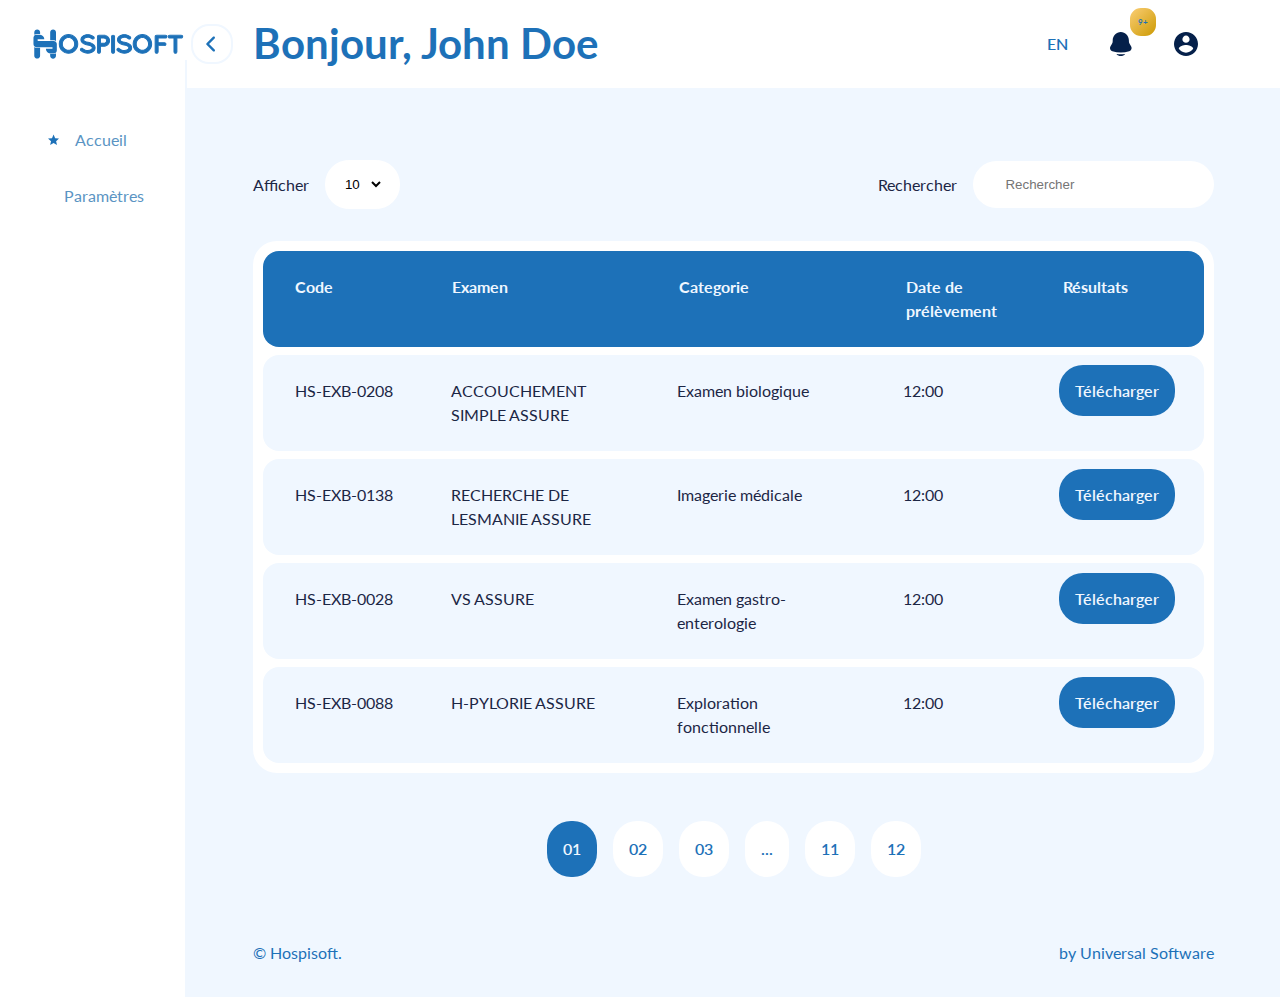
==== commit 1cda3852: "front admin" ====
--- a/dashboard.html
+++ b/dashboard.html
@@ -73,7 +73,7 @@
                         </button>
                         <h1>
                             <a href="dashboard.html">
-                                <svg id="hospisoftIconLogo" class="hospisoftMobile hospisoftIcon" x="0px" y="0px" viewBox="0 0 120 144" style="enable-background:new 0 0 687 144;" xml:space="preserve">
+                                <svg id="hospisoftIconLogoMobile" class="hospisoftMobile hospisoftIcon" x="0px" y="0px" viewBox="0 0 120 144" style="enable-background:new 0 0 687 144;" xml:space="preserve">
                                     <g id="XMLID_2_">
                                         <g id="hospisoftStar">
                                             <path id="XMLID_10_" class="st0" d="M108,62.8c-0.7-0.8-1.5-1.5-2.3-2.1c-2.3-1.7-5.1-2.6-8.2-2.6l0,0H83.4h-1.7H40.7
--- a/hospisoftassets/hospisoftstyles/hospisoftcss.css
+++ b/hospisoftassets/hospisoftstyles/hospisoftcss.css
@@ -345,15 +345,7 @@
     background-color: var(--hospisoftPureWhite);
     z-index: 999;
 }
-#hospisoftDashBoardSideHeader {
-    overflow-y: scroll;
-    scrollbar-width: none; /* Firefox */
-    -ms-overflow-style: none;  /* Internet Explorer 10+ */
-}
-#hospisoftDashBoardSideHeader::-webkit-scrollbar { /* WebKit */
-    width: 0;
-    height: 0;
-}
+
 #hospisoftLogo{
     position: relative;
     z-index: 99999;
@@ -1165,12 +1157,14 @@
   /* DASHBOARD */
   
   #hospisoftDashBoardSide{
+    overflow: auto;
     position: relative;
     background-color: var(--hospisoftPureWhite);
     padding: 16px 32px 32px 32px;
     height: auto;
     border-right: 2px solid var(--hospisoftWhite);
   }
+
   .hospisoftRoundedPureWhite{
     background-color: var(--hospisoftPureWhite);
     border: 2px solid var(--hospisoftWhite);
@@ -1195,7 +1189,8 @@
     border: 2px solid var(--hospisoftShadowBlue);
   }
 
-  #hospisoftDashBoardSide #hospisoftLogo #hospisoftIconLogo{
+  #hospisoftDashBoardSide #hospisoftLogo #hospisoftIconLogo,
+  #hospisoftDashBoardSide #hospisoftLogo #hospisoftIconLogoMobile{
     height: 32px;
     transition: var(--transition);
   }
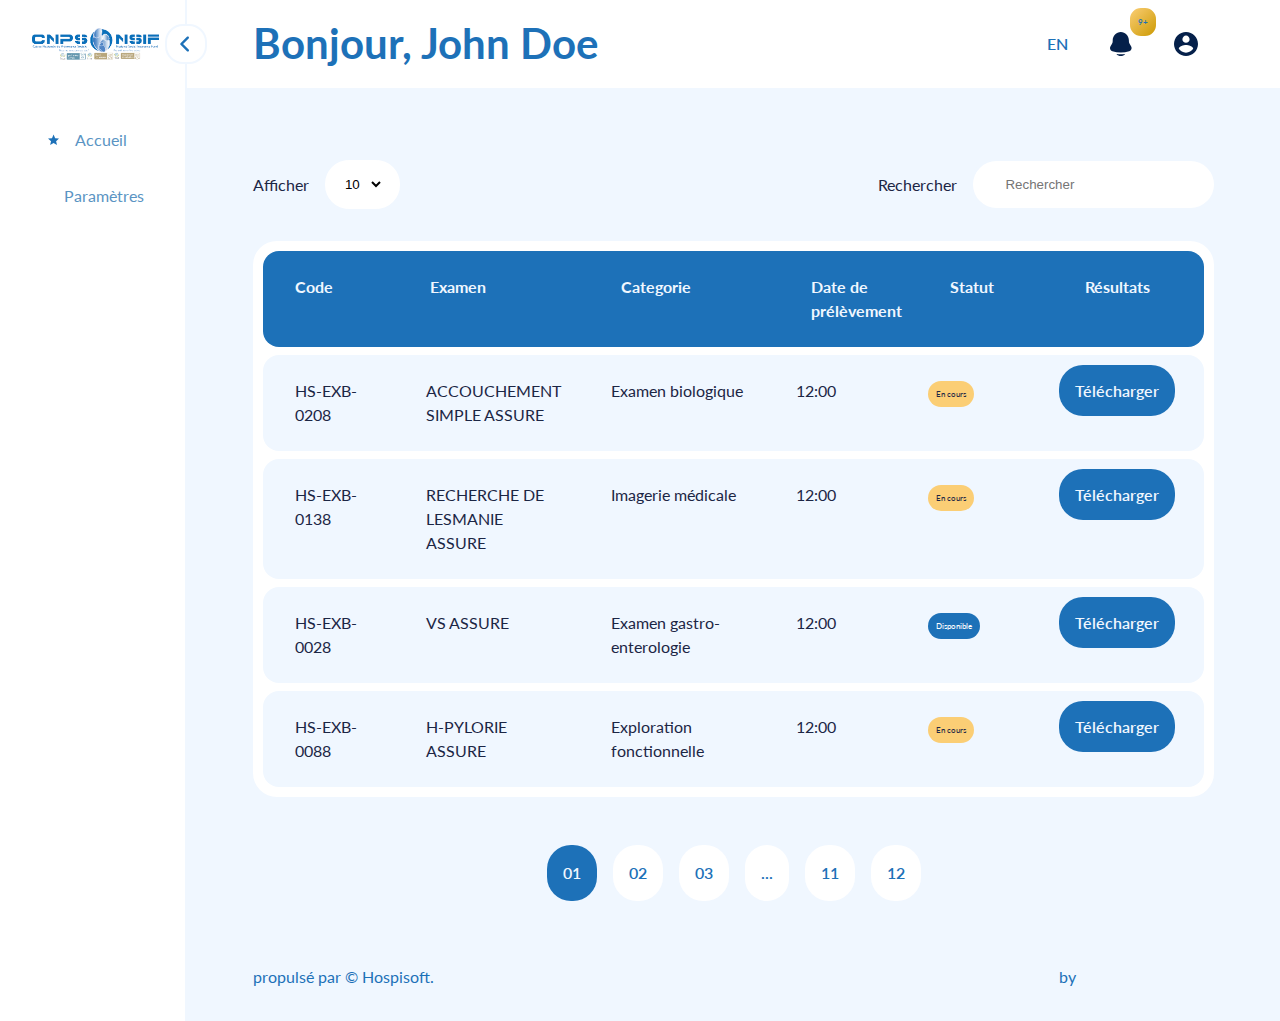
==== commit 82fcb62d: "front admin" ====
--- a/dashboard.html
+++ b/dashboard.html
@@ -73,314 +73,8 @@
                         </button>
                         <h1>
                             <a href="dashboard.html">
-                                <svg id="hospisoftIconLogoMobile" class="hospisoftMobile hospisoftIcon" x="0px" y="0px" viewBox="0 0 120 144" style="enable-background:new 0 0 687 144;" xml:space="preserve">
-                                    <g id="XMLID_2_">
-                                        <g id="hospisoftStar">
-                                            <path id="XMLID_10_" class="st0" d="M108,62.8c-0.7-0.8-1.5-1.5-2.3-2.1c-2.3-1.7-5.1-2.6-8.2-2.6l0,0H83.4h-1.7H40.7
-                                                c-0.1,0-0.2,0-0.3,0H28c-2.1,0-3.8-1.7-3.8-3.8c0-2.1,1.7-3.8,3.8-3.8h6.8h5.6h15l0,0c0-10.8-8.3-19.7-18.9-20.5
-                                                c-0.5,0-1.1-0.1-1.7-0.1l0,0H20.7l0,0c-2.7,0-5.1,0.7-7.2,2c-1.2,0.7-2.3,1.6-3.3,2.7C8,37.1,6.6,40.4,6.6,44v28.2
-                                                c0,3.6,1.4,6.9,3.6,9.4c0.9,1.1,2,2,3.3,2.7c2.1,1.3,4.6,2,7.2,2l0,0h14.1h1.7h39.9c0.3-0.1,0.5-0.1,0.8-0.1h12.4
-                                                c2.1,0,3.8,1.7,3.8,3.8v0.1c0,2.1-1.7,3.8-3.8,3.8h-6.2h-6.2H62.5c0,10.9,8.5,19.9,19.3,20.5c0.4,0,0.9,0,1.3,0h0.4h14.1h0
-                                                c2.5,0,4.8-0.7,6.9-1.8c1.4-0.8,2.6-1.8,3.6-2.9c2.2-2.5,3.6-5.8,3.6-9.4V72.2C111.6,68.6,110.3,65.3,108,62.8z"></path>
-                                            <path id="XMLID_36_" class="st0" d="M100.3,55.5c2.5,0.4,4.9,1.4,7,2.9c0.2,0.2,0.4,0.3,0.7,0.5V19.6c0-7.3-5.9-13.1-13.1-13.1h0
-                                                c-7.3,0-13.1,5.9-13.1,13.1v35.6h18.6V55.5z"></path>
-                                            <path id="XMLID_35_" class="st0" d="M97.5,117.3H83c-0.4,0-0.9,0-1.3,0v7.5c0,7.3,5.9,13.1,13.1,13.1h0c7.3,0,13.1-5.9,13.1-13.1
-                                                v-11.1c-0.7,0.6-1.5,1.1-2.3,1.5C103.3,116.5,100.4,117.3,97.5,117.3z"></path>
-                                            <path id="XMLID_30_" class="st0" d="M12,86.7c-0.6-0.4-1.2-0.8-1.8-1.3v39.3c0,7.3,5.9,13.1,13.1,13.1s13.1-5.9,13.1-13.1V89.1
-                                                H20.7C17.7,89.1,14.7,88.2,12,86.7z"></path>
-                                            <path id="XMLID_29_" class="st0" d="M20.7,27h14.1c0.6,0,1.1,0,1.7,0.1v-7.5c0-7.3-5.9-13.1-13.1-13.1s-13.1,5.9-13.1,13.1v11.1
-                                                c0.6-0.5,1.2-0.9,1.8-1.3C14.7,27.9,17.7,27,20.7,27z"></path>
-                                            <path id="XMLID_28_" class="st0" d="M101.3,109.9c-1.9,1.1-4.1,1.7-6.4,1.7h0H81.8v0c0.4,0,0.9,0.1,1.3,0.1h14.5
-                                                c1.9,0,3.8-0.5,5.5-1.4c2.3-1.3,4.1-3.4,5-5.8v-6C108,103.4,105.3,107.7,101.3,109.9z"></path>
-                                            <path id="XMLID_27_" class="st0" d="M16.6,34.6c2-1.2,4.3-1.9,6.7-1.9l0,0h13.1l0,0v0c-0.5-0.1-1.1-0.1-1.7-0.1H20.7
-                                                c-2,0-4,0.6-5.8,1.6c-2.2,1.3-3.8,3.3-4.7,5.5v6.1C10.2,41.1,12.8,36.9,16.6,34.6z"></path>
-                                        </g>
-                                        <g id="hospisoftLogoText">
-                                            <g id="XMLID_443_">
-                                                <path id="XMLID_449_" class="st0" d="M134.8,101.2c-8.1-8.2-12.1-18.1-12.1-29.5c0-11.5,4-21.3,12.1-29.5
-                                                    c8.1-8.2,17.9-12.3,29.5-12.3c11.6,0,21.4,4.2,29.5,12.5c8.1,8.3,12.1,18.2,12.1,29.5c0,11.3-4.1,21.1-12.3,29.3
-                                                    c-3.7,3.9-8,6.9-13.1,9.1c-5.1,2.2-10.4,3.3-15.9,3.3C152.8,113.5,142.9,109.4,134.8,101.2z M136.6,71.7c0,7.8,2.7,14.6,8.2,20.2
-                                                    c5.4,5.6,12,8.4,19.7,8.4c7.7,0,14.2-2.8,19.6-8.5c5.4-5.7,8.1-12.4,8.1-20.1s-2.7-14.4-8-20.1c-5.4-5.7-11.9-8.5-19.7-8.5
-                                                    c-7.7,0-14.3,2.8-19.7,8.4C139.3,57.1,136.6,63.8,136.6,71.7z"></path>
-                                                <path id="XMLID_444_" class="st0" d="M164.6,115.7c-12.3,0-22.8-4.4-31.3-13c-8.4-8.6-12.7-19-12.7-31.1c0-12,4.3-22.5,12.7-31.1
-                                                    c8.5-8.6,18.9-13,31.1-13c12.2,0,22.6,4.4,31.1,13.2c8.4,8.7,12.7,19.1,12.7,31c0,11.9-4.3,22.2-12.9,30.8
-                                                    c-3.8,4-8.5,7.3-13.8,9.6C176,114.5,170.3,115.7,164.6,115.7z M164.3,31.9c-10.9,0-20.4,3.9-28,11.7c-7.6,7.8-11.5,17.2-11.5,28
-                                                    c0,10.8,3.9,20.3,11.5,28l0,0c7.6,7.8,17.1,11.7,28.2,11.7c5.2,0,10.3-1.1,15.1-3.1c4.8-2.1,9-5,12.4-8.6
-                                                    c7.8-7.8,11.7-17.2,11.7-27.8c0-10.7-3.9-20.1-11.5-28C184.7,35.9,175.3,31.9,164.3,31.9z M164.4,102.4c-8.2,0-15.4-3.1-21.2-9.1
-                                                    c-5.8-6-8.8-13.3-8.8-21.7c0-8.4,2.9-15.7,8.7-21.7c5.8-6,12.9-9.1,21.3-9.1c8.3,0,15.5,3.1,21.2,9.2c5.7,6.1,8.6,13.3,8.6,21.5
-                                                    c0,8.2-2.9,15.5-8.7,21.5C179.7,99.3,172.6,102.4,164.4,102.4z M164.4,45.2c-7.2,0-13.1,2.5-18.2,7.8c-5,5.3-7.5,11.4-7.5,18.7
-                                                    c0,7.3,2.5,13.4,7.5,18.7c5.1,5.2,11,7.8,18.1,7.8c7.1,0,13-2.6,18-7.9c5-5.3,7.5-11.4,7.5-18.6c0-7.2-2.4-13.3-7.4-18.6
-                                                    C177.5,47.8,171.6,45.2,164.4,45.2z"></path>
-                                            </g>
-                                            <g id="XMLID_437_">
-                                                <path id="XMLID_441_" class="st0" d="M271.5,88.8c0-5.9-7.1-10.1-21.4-12.7h-0.2c-6.3-1.2-11.8-2.8-16.4-4.9
-                                                    c-4.6-2.1-8-4.8-10.2-8.1c-2.2-3.3-3.2-6.7-3.2-10.2c0-6.7,3.1-12.3,9.3-16.6c6.2-4.3,13.4-6.5,21.5-6.5c3.6,0,7.2,0.6,11,1.7
-                                                    c3.7,1.2,6.5,2.2,8.3,3.3c1.8,1,4.2,2.4,7.2,4.3c1.4,0.9,2.3,2.2,2.6,3.8c0.4,1.6,0.1,3.1-0.9,4.5c-0.9,1.4-2.3,2.2-4,2.6
-                                                    c-1.7,0.3-3.3,0.1-4.7-0.9c-3.8-2.5-7.2-4.3-10.2-5.6c-3-1.2-6.1-1.9-9.4-1.9c-5.4,0-9.7,1.2-13.1,3.6c-3.4,2.4-5.1,5-5.1,7.7
-                                                    c0,1.3,0.3,2.4,1,3.4c2.3,3.6,8.4,6.2,18.4,8h0.2c6.8,1.3,12.4,2.9,16.8,4.9c10.1,4.7,15.1,11.2,15.1,19.5
-                                                    c0,7.2-3.3,13.1-10,17.7c-6.7,4.6-14.3,6.9-23,6.9c-10.6-0.1-21-4-31.2-11.6c-1.3-1-2-2.4-2.3-4.1c-0.2-1.7,0.2-3.2,1.3-4.4
-                                                    c1.1-1.2,2.5-2,4.3-2.2c1.8-0.2,3.3,0.3,4.6,1.3c7.8,6,15.5,9,23.2,9c6.1,0,11-1.3,14.8-4C269.7,94.8,271.5,91.9,271.5,88.8z"></path>
-                                                <path id="XMLID_438_" class="st0" d="M251.1,115.6c-11.1-0.1-22-4.1-32.5-12.1c-1.8-1.4-2.8-3.2-3.1-5.5
-                                                    c-0.3-2.3,0.3-4.4,1.8-6.1c1.4-1.7,3.3-2.6,5.7-2.9c2.4-0.3,4.5,0.4,6.2,1.8c7.3,5.7,14.6,8.5,21.8,8.5c5.6,0,10.2-1.2,13.6-3.6
-                                                    c3.2-2.2,4.8-4.6,4.8-6.9c0-5.8-10.5-8.9-19.5-10.5l-0.4,0c-6.5-1.2-12.2-2.9-16.9-5c-5-2.3-8.7-5.2-11.1-8.9
-                                                    c-2.4-3.6-3.6-7.5-3.6-11.4c0-7.5,3.4-13.6,10.2-18.4c6.5-4.6,14.2-6.9,22.7-6.9c3.8,0,7.7,0.6,11.6,1.8c3.9,1.2,6.8,2.3,8.7,3.4
-                                                    c1.9,1,4.3,2.5,7.3,4.4c1.9,1.3,3.1,3,3.6,5.2c0.5,2.2,0.1,4.3-1.2,6.2c-1.3,1.8-3,3-5.3,3.4c-2.3,0.5-4.4,0.1-6.3-1.2
-                                                    c-3.7-2.4-7-4.2-9.8-5.4c-2.7-1.1-5.6-1.7-8.6-1.7c-4.9,0-8.9,1.1-11.9,3.2c-2.8,2-4.2,4-4.2,5.9c0,0.9,0.2,1.6,0.6,2.1
-                                                    c1.4,2.1,5.3,5,16.8,7.1l0.5,0c6.9,1.3,12.8,3,17.3,5c10.9,5.1,16.4,12.3,16.4,21.5c0,7.9-3.7,14.5-10.9,19.5
-                                                    C268.3,113.1,260.2,115.6,251.1,115.6z M224,93.3c-0.2,0-0.4,0-0.6,0c-1.2,0.1-2.2,0.6-2.8,1.4c-0.7,0.8-0.9,1.7-0.8,2.8
-                                                    c0.1,1.1,0.6,2,1.4,2.6c9.7,7.3,19.8,11.1,29.9,11.2c8.2,0,15.5-2.2,21.8-6.5c6.1-4.2,9.1-9.4,9.1-16c0-7.5-4.5-13.2-13.9-17.6
-                                                    c-4.1-1.8-9.6-3.4-16.1-4.7l-0.4,0c-10.7-1.9-17.2-4.9-19.8-9c-0.9-1.2-1.3-2.8-1.3-4.5c0-3.4,2-6.6,6-9.4c3.8-2.7,8.6-4,14.4-4
-                                                    c3.6,0,7,0.7,10.3,2c3.1,1.3,6.6,3.2,10.5,5.8c1,0.6,2,0.8,3.1,0.6c1.2-0.2,2-0.8,2.6-1.7c0.6-0.9,0.8-1.7,0.5-2.8
-                                                    c-0.2-1.1-0.8-1.9-1.7-2.5c-2.9-1.8-5.3-3.2-7.1-4.2c-1.7-0.9-4.4-2-7.9-3.1c-3.5-1.1-7-1.6-10.3-1.6c-7.6,0-14.4,2.1-20.2,6.1
-                                                    c-5.6,4-8.4,8.8-8.4,14.9c0,3,1,6.1,2.9,9c1.9,2.9,5,5.4,9.2,7.3c4.4,2,9.7,3.6,15.7,4.7l0.4,0c15.6,2.8,23.2,7.6,23.2,14.8
-                                                    c0,3.8-2.2,7.3-6.6,10.4c-4.2,3-9.8,4.4-16.3,4.4c-8,0-16.2-3.2-24.3-9.4C225.8,93.5,225,93.3,224,93.3z"></path>
-                                            </g>
-                                            <g id="XMLID_428_">
-                                                <path id="XMLID_434_" class="st0" d="M341.5,39.4c5.1,4.9,7.7,10.8,7.7,17.6c0,6.9-2.6,12.7-7.7,17.6c-5.1,4.8-11.3,7.3-18.5,7.3
-                                                    h-15v25.2c0,1.8-0.7,3.3-2,4.5c-1.3,1.2-2.9,1.9-4.8,1.9c-1.9,0-3.4-0.6-4.7-1.9c-1.3-1.2-1.9-2.8-1.9-4.5V38.5
-                                                    c0-1.8,0.6-3.3,1.9-4.5c1.3-1.2,2.9-1.9,4.7-1.9H323C330.2,32.1,336.4,34.6,341.5,39.4z M308.1,45v24h15c3.5,0,6.4-1.2,8.9-3.5
-                                                    c2.4-2.3,3.7-5.1,3.8-8.4c-0.1-3.4-1.3-6.3-3.8-8.6c-2.4-2.3-5.4-3.5-8.9-3.5H308.1z"></path>
-                                                <path id="XMLID_429_" class="st0" d="M301.2,115.7c-2.4,0-4.5-0.8-6.2-2.5c-1.7-1.7-2.6-3.7-2.6-6.1V38.5c0-2.4,0.9-4.4,2.6-6.1
-                                                    c1.7-1.6,3.8-2.5,6.2-2.5H323c7.8,0,14.5,2.7,20,7.9h0c5.5,5.3,8.3,11.7,8.3,19.2c0,7.4-2.8,13.9-8.3,19.1
-                                                    c-5.5,5.2-12.2,7.9-20,7.9h-12.8v23.1c0,2.4-0.9,4.5-2.7,6.1C305.8,114.9,303.7,115.7,301.2,115.7z M301.2,34.3
-                                                    c-1.3,0-2.4,0.4-3.3,1.3c-0.9,0.8-1.3,1.8-1.3,3v68.6c0,1.2,0.4,2.1,1.3,3c0.9,0.9,1.9,1.3,3.3,1.3c1.3,0,2.4-0.4,3.3-1.3
-                                                    c0.9-0.8,1.3-1.8,1.3-3V79.7H323c6.7,0,12.3-2.2,17-6.7c4.7-4.5,7-9.7,7-16c0-6.3-2.3-11.6-7-16.1h0c-4.7-4.5-10.3-6.7-17-6.7
-                                                    H301.2z M323,71.1h-17.1V42.9H323c4,0,7.5,1.4,10.4,4.1c2.8,2.7,4.3,6.1,4.4,10.1c-0.1,3.9-1.6,7.3-4.4,10
-                                                    C330.6,69.8,327.1,71.1,323,71.1z M310.2,66.8H323c2.9,0,5.4-0.9,7.4-2.9c2-1.9,3-4.2,3.1-6.9c-0.1-2.7-1.1-5.1-3.1-7
-                                                    c-2-1.9-4.5-2.9-7.4-2.9h-12.8V66.8z"></path>
-                                            </g>
-                                            <g id="XMLID_422_">
-                                                <path id="XMLID_426_" class="st0" d="M358.1,38.5c0-1.8,0.6-3.3,1.9-4.5c1.3-1.2,2.9-1.9,4.7-1.9c1.9,0,3.5,0.6,4.8,1.9
-                                                    c1.3,1.2,2,2.8,2,4.5v68.6c0,1.8-0.7,3.3-2,4.5c-1.3,1.2-2.9,1.9-4.8,1.9c-1.9,0-3.4-0.6-4.7-1.9c-1.3-1.2-1.9-2.8-1.9-4.5V38.5z
-                                                    "></path>
-                                                <path id="XMLID_423_" class="st0" d="M364.8,115.7c-2.4,0-4.5-0.8-6.2-2.5c-1.7-1.7-2.6-3.7-2.6-6.1V38.5c0-2.4,0.9-4.4,2.6-6.1
-                                                    c1.7-1.6,3.8-2.5,6.2-2.5c2.4,0,4.5,0.8,6.3,2.4c1.8,1.7,2.7,3.7,2.7,6.1v68.6c0,2.4-0.9,4.5-2.7,6.1
-                                                    C369.3,114.9,367.2,115.7,364.8,115.7z M364.8,34.3c-1.3,0-2.4,0.4-3.3,1.3c-0.9,0.8-1.3,1.8-1.3,3v68.6c0,1.2,0.4,2.1,1.3,3
-                                                    c0.9,0.9,1.9,1.3,3.3,1.3c1.3,0,2.4-0.4,3.3-1.3c0.9-0.8,1.3-1.8,1.3-3V38.5c0-1.2-0.4-2.1-1.3-3
-                                                    C367.2,34.7,366.1,34.3,364.8,34.3z"></path>
-                                            </g>
-                                            <g id="XMLID_416_">
-                                                <path id="XMLID_420_" class="st0" d="M436,88.8c0-5.9-7.1-10.1-21.4-12.7h-0.2c-6.3-1.2-11.8-2.8-16.4-4.9
-                                                    c-4.6-2.1-8-4.8-10.2-8.1c-2.2-3.3-3.2-6.7-3.2-10.2c0-6.7,3.1-12.3,9.3-16.6c6.2-4.3,13.4-6.5,21.5-6.5c3.6,0,7.2,0.6,11,1.7
-                                                    c3.7,1.2,6.5,2.2,8.3,3.3c1.8,1,4.2,2.4,7.2,4.3c1.4,0.9,2.3,2.2,2.6,3.8c0.4,1.6,0.1,3.1-0.9,4.5c-0.9,1.4-2.3,2.2-4,2.6
-                                                    c-1.7,0.3-3.3,0.1-4.7-0.9c-3.8-2.5-7.2-4.3-10.2-5.6c-3-1.2-6.1-1.9-9.4-1.9c-5.4,0-9.7,1.2-13.1,3.6c-3.4,2.4-5.1,5-5.1,7.7
-                                                    c0,1.3,0.3,2.4,1,3.4c2.3,3.6,8.4,6.2,18.4,8h0.2c6.8,1.3,12.4,2.9,16.8,4.9c10.1,4.7,15.1,11.2,15.1,19.5
-                                                    c0,7.2-3.3,13.1-10,17.7c-6.7,4.6-14.3,6.9-23,6.9c-10.6-0.1-21-4-31.2-11.6c-1.3-1-2-2.4-2.3-4.1c-0.2-1.7,0.2-3.2,1.3-4.4
-                                                    c1.1-1.2,2.5-2,4.3-2.2c1.8-0.2,3.3,0.3,4.6,1.3c7.8,6,15.5,9,23.2,9c6.1,0,11-1.3,14.8-4C434.1,94.8,436,91.9,436,88.8z"></path>
-                                                <path id="XMLID_417_" class="st0" d="M415.5,115.6c-11.1-0.1-22-4.1-32.5-12.1c-1.8-1.4-2.8-3.2-3.1-5.5
-                                                    c-0.3-2.3,0.3-4.4,1.8-6.1c1.4-1.7,3.3-2.6,5.7-2.9c2.4-0.3,4.5,0.4,6.2,1.8c7.3,5.7,14.6,8.5,21.8,8.5c5.6,0,10.2-1.2,13.6-3.6
-                                                    c3.2-2.2,4.8-4.6,4.8-6.9c0-5.8-10.5-8.9-19.5-10.5l-0.4,0c-6.5-1.2-12.2-2.9-16.9-5c-5-2.3-8.7-5.2-11.1-8.9
-                                                    c-2.4-3.6-3.6-7.5-3.6-11.4c0-7.5,3.4-13.6,10.2-18.4c6.5-4.6,14.2-6.9,22.7-6.9c3.8,0,7.7,0.6,11.6,1.8c3.9,1.2,6.8,2.3,8.7,3.4
-                                                    c1.9,1,4.3,2.5,7.3,4.4c1.9,1.3,3.1,3,3.6,5.2c0.5,2.2,0.1,4.3-1.2,6.2c-1.3,1.8-3,3-5.3,3.4c-2.3,0.5-4.4,0.1-6.3-1.2
-                                                    c-3.7-2.4-7-4.2-9.8-5.4c-2.7-1.1-5.6-1.7-8.6-1.7c-4.9,0-8.9,1.1-11.9,3.2c-2.8,2-4.2,4-4.2,5.9c0,0.9,0.2,1.6,0.6,2.1
-                                                    c1.4,2.1,5.3,5,16.8,7.1l0.5,0c6.9,1.3,12.8,3,17.3,5c10.9,5.1,16.4,12.3,16.4,21.5c0,7.9-3.7,14.5-10.9,19.5
-                                                    C432.8,113.1,424.6,115.6,415.5,115.6z M388.4,93.3c-0.2,0-0.4,0-0.6,0c-1.2,0.1-2.2,0.6-2.9,1.4c-0.7,0.8-0.9,1.7-0.8,2.8
-                                                    c0.1,1.1,0.6,2,1.4,2.6c9.7,7.3,19.7,11.1,29.9,11.2c8.2,0,15.5-2.2,21.8-6.5c6.1-4.2,9.1-9.4,9.1-16c0-7.5-4.5-13.2-13.9-17.6
-                                                    c-4.1-1.8-9.5-3.4-16.1-4.7l-0.4,0c-10.7-1.9-17.2-4.9-19.8-9c-0.9-1.2-1.3-2.8-1.3-4.5c0-3.4,2-6.6,6-9.4c3.8-2.7,8.6-4,14.4-4
-                                                    c3.6,0,7,0.7,10.3,2c3.1,1.3,6.6,3.2,10.5,5.8c1,0.6,2,0.8,3.1,0.6c1.2-0.2,2-0.8,2.6-1.7c0.6-0.9,0.8-1.7,0.5-2.8
-                                                    c-0.2-1.1-0.8-1.9-1.7-2.5c-2.9-1.8-5.3-3.2-7.1-4.2c-1.7-0.9-4.4-2-7.9-3.1c-3.5-1.1-7-1.6-10.3-1.6c-7.6,0-14.4,2.1-20.2,6.1
-                                                    c-5.6,4-8.4,8.8-8.4,14.9c0,3,1,6.1,2.9,9c1.9,2.9,5,5.4,9.2,7.3c4.4,2,9.7,3.6,15.7,4.7l0.4,0c15.6,2.8,23.2,7.6,23.2,14.8
-                                                    c0,3.8-2.2,7.3-6.6,10.4c-4.2,3-9.7,4.4-16.3,4.4c-8,0-16.2-3.2-24.3-9.4C390.2,93.5,389.4,93.3,388.4,93.3z"></path>
-                                            </g>
-                                            <g id="XMLID_407_">
-                                                <path id="XMLID_413_" class="st0" d="M467.3,101.2c-8.1-8.2-12.1-18.1-12.1-29.5c0-11.5,4-21.3,12.1-29.5
-                                                    c8.1-8.2,17.9-12.3,29.5-12.3c11.6,0,21.4,4.2,29.5,12.5c8.1,8.3,12.1,18.2,12.1,29.5c0,11.3-4.1,21.1-12.3,29.3
-                                                    c-3.7,3.9-8,6.9-13.1,9.1c-5.1,2.2-10.4,3.3-15.9,3.3C485.3,113.5,475.4,109.4,467.3,101.2z M469.1,71.7c0,7.8,2.7,14.6,8.2,20.2
-                                                    c5.4,5.6,12,8.4,19.7,8.4c7.7,0,14.2-2.8,19.6-8.5c5.4-5.7,8.1-12.4,8.1-20.1s-2.7-14.4-8-20.1c-5.4-5.7-11.9-8.5-19.7-8.5
-                                                    c-7.8,0-14.3,2.8-19.7,8.4C471.8,57.1,469.1,63.8,469.1,71.7z"></path>
-                                                <path id="XMLID_408_" class="st0" d="M497.1,115.7c-12.3,0-22.8-4.4-31.3-13h0c-8.4-8.6-12.7-19-12.7-31.1
-                                                    c0-12,4.3-22.5,12.7-31.1c8.5-8.6,18.9-13,31.1-13c12.2,0,22.6,4.4,31.1,13.2c8.4,8.7,12.7,19.1,12.7,31
-                                                    c0,11.9-4.3,22.2-12.9,30.8c-3.8,4-8.5,7.3-13.8,9.6C508.5,114.5,502.9,115.7,497.1,115.7z M496.8,31.9c-10.9,0-20.4,3.9-28,11.7
-                                                    c-7.6,7.8-11.5,17.2-11.5,28c0,10.8,3.9,20.3,11.5,28h0c7.6,7.8,17.1,11.7,28.2,11.7c5.2,0,10.3-1.1,15.1-3.1
-                                                    c4.8-2.1,9-5,12.4-8.6c7.8-7.8,11.7-17.2,11.7-27.8c0-10.7-3.9-20.1-11.5-28C517.2,35.9,507.8,31.9,496.8,31.9z M496.9,102.4
-                                                    c-8.2,0-15.4-3.1-21.2-9.1c-5.8-6-8.8-13.3-8.8-21.7c0-8.4,2.9-15.7,8.7-21.7c5.8-6,13-9.1,21.3-9.1c8.3,0,15.5,3.1,21.2,9.2
-                                                    c5.7,6.1,8.6,13.3,8.6,21.5c0,8.2-2.9,15.5-8.7,21.5C512.3,99.3,505.1,102.4,496.9,102.4z M496.9,45.2c-7.2,0-13.1,2.5-18.2,7.8
-                                                    c-5,5.3-7.5,11.4-7.5,18.7c0,7.3,2.5,13.4,7.5,18.7c5.1,5.2,11,7.8,18.1,7.8c7.1,0,13-2.6,18-7.9c5-5.3,7.5-11.4,7.5-18.6
-                                                    c0-7.2-2.4-13.3-7.4-18.6C510,47.8,504.1,45.2,496.9,45.2z"></path>
-                                            </g>
-                                            <g id="XMLID_401_">
-                                                <path id="XMLID_405_" class="st0" d="M565.7,111.7c-1.3,1.2-2.9,1.9-4.8,1.9c-1.9,0-3.4-0.6-4.7-1.9c-1.3-1.2-1.9-2.8-1.9-4.5
-                                                    V38.5c0-1.8,0.6-3.3,1.9-4.5c1.3-1.2,2.9-1.9,4.7-1.9h39.8c1.8,0,3.3,0.6,4.7,1.9c1.3,1.3,2,2.8,2,4.5c0,1.7-0.7,3.3-2,4.5
-                                                    c-1.3,1.3-2.9,1.9-4.7,1.9h-33v21.3H596c1.8,0,3.3,0.6,4.7,1.9c1.3,1.3,2,2.8,2,4.5c0,1.7-0.6,3.3-1.9,4.5
-                                                    c-1.3,1.3-2.9,1.9-4.7,1.9h-28.4v27.9C567.7,108.9,567,110.4,565.7,111.7z"></path>
-                                                <path id="XMLID_402_" class="st0" d="M560.8,115.7c-2.4,0-4.5-0.8-6.2-2.5c-1.7-1.7-2.6-3.7-2.6-6.1V38.5c0-2.4,0.9-4.4,2.6-6.1
-                                                    c1.7-1.6,3.8-2.5,6.2-2.5h39.8c2.3,0,4.4,0.8,6.2,2.5c1.8,1.7,2.7,3.7,2.7,6.1c0,2.3-0.9,4.4-2.7,6.1c-1.7,1.7-3.8,2.5-6.2,2.5
-                                                    h-30.8v17H596c2.3,0,4.4,0.8,6.2,2.5c1.8,1.7,2.7,3.7,2.7,6.1c0,2.3-0.9,4.4-2.6,6.1c-1.7,1.7-3.8,2.5-6.3,2.5h-26.2v25.8
-                                                    c0,2.4-0.9,4.5-2.7,6.1l0,0C565.4,114.9,563.3,115.7,560.8,115.7z M560.8,34.3c-1.3,0-2.4,0.4-3.3,1.3c-0.9,0.8-1.3,1.8-1.3,3
-                                                    v68.6c0,1.2,0.4,2.1,1.3,3c0.9,0.9,1.9,1.3,3.3,1.3c1.3,0,2.4-0.4,3.3-1.3v0c0.9-0.8,1.3-1.8,1.3-3V77.1H596
-                                                    c1.3,0,2.3-0.4,3.2-1.3c0.9-0.9,1.3-1.8,1.3-3c0-1.2-0.4-2.1-1.3-3c-0.9-0.9-2-1.3-3.2-1.3h-30.5V42.9h35.1
-                                                    c1.2,0,2.3-0.4,3.2-1.3c0.9-0.9,1.3-1.8,1.3-3c0-1.2-0.4-2.1-1.3-3c-0.9-0.9-2-1.3-3.2-1.3H560.8z"></path>
-                                            </g>
-                                            <g id="XMLID_395_">
-                                                <path id="XMLID_399_" class="st0" d="M676.3,34c1.3,1.2,1.9,2.8,1.9,4.5c0,1.8-0.7,3.3-2,4.6c-1.3,1.3-2.9,1.9-4.7,1.9h-19.4
-                                                    v62.1c0,1.8-0.7,3.3-1.9,4.5c-1.3,1.2-2.9,1.9-4.7,1.9c-1.9,0-3.4-0.6-4.7-1.9c-1.3-1.2-1.9-2.8-1.9-4.5V45h-19.2
-                                                    c-1.9,0-3.4-0.6-4.7-1.9c-1.3-1.3-1.9-2.8-1.9-4.6c0-1.8,0.6-3.3,1.9-4.5c1.3-1.2,2.9-1.9,4.7-1.9h52
-                                                    C673.5,32.1,675,32.7,676.3,34z"></path>
-                                                <path id="XMLID_396_" class="st0" d="M645.6,115.7c-2.4,0-4.5-0.8-6.2-2.5c-1.7-1.7-2.6-3.7-2.6-6.1v-60h-17.1
-                                                    c-2.4,0-4.5-0.9-6.3-2.5c-1.7-1.7-2.6-3.8-2.6-6.1c0-2.4,0.9-4.4,2.6-6.1c1.7-1.6,3.8-2.5,6.2-2.5h52c2.4,0,4.5,0.8,6.2,2.5l0,0
-                                                    c1.7,1.7,2.6,3.7,2.6,6.1c0,2.4-0.9,4.5-2.7,6.2c-1.7,1.7-3.8,2.5-6.2,2.5h-17.2v60c0,2.4-0.9,4.4-2.6,6.1
-                                                    C650.1,114.9,648,115.7,645.6,115.7z M619.6,34.3c-1.3,0-2.4,0.4-3.3,1.3c-0.9,0.8-1.3,1.8-1.3,3c0,1.2,0.4,2.2,1.3,3.1
-                                                    c0.9,0.9,1.9,1.3,3.2,1.3H641v64.3c0,1.2,0.4,2.1,1.3,3c0.9,0.9,1.9,1.3,3.3,1.3c1.3,0,2.4-0.4,3.3-1.3c0.9-0.8,1.3-1.8,1.3-3
-                                                    V42.9h21.5c1.2,0,2.3-0.4,3.2-1.3c0.9-0.9,1.3-1.8,1.3-3c0-1.2-0.4-2.1-1.3-3c-0.9-0.9-1.9-1.3-3.3-1.3H619.6z"></path>
-                                            </g>
-                                        </g>
-                                    </g>
-                                </svg>
-
-
-                                <svg id="hospisoftIconLogo" class="hospisoftDesktop hospisoftIcon" x="0px" y="0px" viewBox="0 0 687 144" style="enable-background:new 0 0 687 144;" xml:space="preserve">
-                                    <g id="XMLID_2_">
-                                        <g id="hospisoftStar">
-                                            <path id="XMLID_10_" class="st0" d="M108,62.8c-0.7-0.8-1.5-1.5-2.3-2.1c-2.3-1.7-5.1-2.6-8.2-2.6l0,0H83.4h-1.7H40.7
-                                                c-0.1,0-0.2,0-0.3,0H28c-2.1,0-3.8-1.7-3.8-3.8c0-2.1,1.7-3.8,3.8-3.8h6.8h5.6h15l0,0c0-10.8-8.3-19.7-18.9-20.5
-                                                c-0.5,0-1.1-0.1-1.7-0.1l0,0H20.7l0,0c-2.7,0-5.1,0.7-7.2,2c-1.2,0.7-2.3,1.6-3.3,2.7C8,37.1,6.6,40.4,6.6,44v28.2
-                                                c0,3.6,1.4,6.9,3.6,9.4c0.9,1.1,2,2,3.3,2.7c2.1,1.3,4.6,2,7.2,2l0,0h14.1h1.7h39.9c0.3-0.1,0.5-0.1,0.8-0.1h12.4
-                                                c2.1,0,3.8,1.7,3.8,3.8v0.1c0,2.1-1.7,3.8-3.8,3.8h-6.2h-6.2H62.5c0,10.9,8.5,19.9,19.3,20.5c0.4,0,0.9,0,1.3,0h0.4h14.1h0
-                                                c2.5,0,4.8-0.7,6.9-1.8c1.4-0.8,2.6-1.8,3.6-2.9c2.2-2.5,3.6-5.8,3.6-9.4V72.2C111.6,68.6,110.3,65.3,108,62.8z"/>
-                                            <path id="XMLID_36_" class="st0" d="M100.3,55.5c2.5,0.4,4.9,1.4,7,2.9c0.2,0.2,0.4,0.3,0.7,0.5V19.6c0-7.3-5.9-13.1-13.1-13.1h0
-                                                c-7.3,0-13.1,5.9-13.1,13.1v35.6h18.6V55.5z"/>
-                                            <path id="XMLID_35_" class="st0" d="M97.5,117.3H83c-0.4,0-0.9,0-1.3,0v7.5c0,7.3,5.9,13.1,13.1,13.1h0c7.3,0,13.1-5.9,13.1-13.1
-                                                v-11.1c-0.7,0.6-1.5,1.1-2.3,1.5C103.3,116.5,100.4,117.3,97.5,117.3z"/>
-                                            <path id="XMLID_30_" class="st0" d="M12,86.7c-0.6-0.4-1.2-0.8-1.8-1.3v39.3c0,7.3,5.9,13.1,13.1,13.1s13.1-5.9,13.1-13.1V89.1
-                                                H20.7C17.7,89.1,14.7,88.2,12,86.7z"/>
-                                            <path id="XMLID_29_" class="st0" d="M20.7,27h14.1c0.6,0,1.1,0,1.7,0.1v-7.5c0-7.3-5.9-13.1-13.1-13.1s-13.1,5.9-13.1,13.1v11.1
-                                                c0.6-0.5,1.2-0.9,1.8-1.3C14.7,27.9,17.7,27,20.7,27z"/>
-                                            <path id="XMLID_28_" class="st0" d="M101.3,109.9c-1.9,1.1-4.1,1.7-6.4,1.7h0H81.8v0c0.4,0,0.9,0.1,1.3,0.1h14.5
-                                                c1.9,0,3.8-0.5,5.5-1.4c2.3-1.3,4.1-3.4,5-5.8v-6C108,103.4,105.3,107.7,101.3,109.9z"/>
-                                            <path id="XMLID_27_" class="st0" d="M16.6,34.6c2-1.2,4.3-1.9,6.7-1.9l0,0h13.1l0,0v0c-0.5-0.1-1.1-0.1-1.7-0.1H20.7
-                                                c-2,0-4,0.6-5.8,1.6c-2.2,1.3-3.8,3.3-4.7,5.5v6.1C10.2,41.1,12.8,36.9,16.6,34.6z"/>
-                                        </g>
-                                        <g id="hospisoftLogoText">
-                                            <g id="XMLID_443_">
-                                                <path id="XMLID_449_" class="st0" d="M134.8,101.2c-8.1-8.2-12.1-18.1-12.1-29.5c0-11.5,4-21.3,12.1-29.5
-                                                    c8.1-8.2,17.9-12.3,29.5-12.3c11.6,0,21.4,4.2,29.5,12.5c8.1,8.3,12.1,18.2,12.1,29.5c0,11.3-4.1,21.1-12.3,29.3
-                                                    c-3.7,3.9-8,6.9-13.1,9.1c-5.1,2.2-10.4,3.3-15.9,3.3C152.8,113.5,142.9,109.4,134.8,101.2z M136.6,71.7c0,7.8,2.7,14.6,8.2,20.2
-                                                    c5.4,5.6,12,8.4,19.7,8.4c7.7,0,14.2-2.8,19.6-8.5c5.4-5.7,8.1-12.4,8.1-20.1s-2.7-14.4-8-20.1c-5.4-5.7-11.9-8.5-19.7-8.5
-                                                    c-7.7,0-14.3,2.8-19.7,8.4C139.3,57.1,136.6,63.8,136.6,71.7z"/>
-                                                <path id="XMLID_444_" class="st0" d="M164.6,115.7c-12.3,0-22.8-4.4-31.3-13c-8.4-8.6-12.7-19-12.7-31.1c0-12,4.3-22.5,12.7-31.1
-                                                    c8.5-8.6,18.9-13,31.1-13c12.2,0,22.6,4.4,31.1,13.2c8.4,8.7,12.7,19.1,12.7,31c0,11.9-4.3,22.2-12.9,30.8
-                                                    c-3.8,4-8.5,7.3-13.8,9.6C176,114.5,170.3,115.7,164.6,115.7z M164.3,31.9c-10.9,0-20.4,3.9-28,11.7c-7.6,7.8-11.5,17.2-11.5,28
-                                                    c0,10.8,3.9,20.3,11.5,28l0,0c7.6,7.8,17.1,11.7,28.2,11.7c5.2,0,10.3-1.1,15.1-3.1c4.8-2.1,9-5,12.4-8.6
-                                                    c7.8-7.8,11.7-17.2,11.7-27.8c0-10.7-3.9-20.1-11.5-28C184.7,35.9,175.3,31.9,164.3,31.9z M164.4,102.4c-8.2,0-15.4-3.1-21.2-9.1
-                                                    c-5.8-6-8.8-13.3-8.8-21.7c0-8.4,2.9-15.7,8.7-21.7c5.8-6,12.9-9.1,21.3-9.1c8.3,0,15.5,3.1,21.2,9.2c5.7,6.1,8.6,13.3,8.6,21.5
-                                                    c0,8.2-2.9,15.5-8.7,21.5C179.7,99.3,172.6,102.4,164.4,102.4z M164.4,45.2c-7.2,0-13.1,2.5-18.2,7.8c-5,5.3-7.5,11.4-7.5,18.7
-                                                    c0,7.3,2.5,13.4,7.5,18.7c5.1,5.2,11,7.8,18.1,7.8c7.1,0,13-2.6,18-7.9c5-5.3,7.5-11.4,7.5-18.6c0-7.2-2.4-13.3-7.4-18.6
-                                                    C177.5,47.8,171.6,45.2,164.4,45.2z"/>
-                                            </g>
-                                            <g id="XMLID_437_">
-                                                <path id="XMLID_441_" class="st0" d="M271.5,88.8c0-5.9-7.1-10.1-21.4-12.7h-0.2c-6.3-1.2-11.8-2.8-16.4-4.9
-                                                    c-4.6-2.1-8-4.8-10.2-8.1c-2.2-3.3-3.2-6.7-3.2-10.2c0-6.7,3.1-12.3,9.3-16.6c6.2-4.3,13.4-6.5,21.5-6.5c3.6,0,7.2,0.6,11,1.7
-                                                    c3.7,1.2,6.5,2.2,8.3,3.3c1.8,1,4.2,2.4,7.2,4.3c1.4,0.9,2.3,2.2,2.6,3.8c0.4,1.6,0.1,3.1-0.9,4.5c-0.9,1.4-2.3,2.2-4,2.6
-                                                    c-1.7,0.3-3.3,0.1-4.7-0.9c-3.8-2.5-7.2-4.3-10.2-5.6c-3-1.2-6.1-1.9-9.4-1.9c-5.4,0-9.7,1.2-13.1,3.6c-3.4,2.4-5.1,5-5.1,7.7
-                                                    c0,1.3,0.3,2.4,1,3.4c2.3,3.6,8.4,6.2,18.4,8h0.2c6.8,1.3,12.4,2.9,16.8,4.9c10.1,4.7,15.1,11.2,15.1,19.5
-                                                    c0,7.2-3.3,13.1-10,17.7c-6.7,4.6-14.3,6.9-23,6.9c-10.6-0.1-21-4-31.2-11.6c-1.3-1-2-2.4-2.3-4.1c-0.2-1.7,0.2-3.2,1.3-4.4
-                                                    c1.1-1.2,2.5-2,4.3-2.2c1.8-0.2,3.3,0.3,4.6,1.3c7.8,6,15.5,9,23.2,9c6.1,0,11-1.3,14.8-4C269.7,94.8,271.5,91.9,271.5,88.8z"/>
-                                                <path id="XMLID_438_" class="st0" d="M251.1,115.6c-11.1-0.1-22-4.1-32.5-12.1c-1.8-1.4-2.8-3.2-3.1-5.5
-                                                    c-0.3-2.3,0.3-4.4,1.8-6.1c1.4-1.7,3.3-2.6,5.7-2.9c2.4-0.3,4.5,0.4,6.2,1.8c7.3,5.7,14.6,8.5,21.8,8.5c5.6,0,10.2-1.2,13.6-3.6
-                                                    c3.2-2.2,4.8-4.6,4.8-6.9c0-5.8-10.5-8.9-19.5-10.5l-0.4,0c-6.5-1.2-12.2-2.9-16.9-5c-5-2.3-8.7-5.2-11.1-8.9
-                                                    c-2.4-3.6-3.6-7.5-3.6-11.4c0-7.5,3.4-13.6,10.2-18.4c6.5-4.6,14.2-6.9,22.7-6.9c3.8,0,7.7,0.6,11.6,1.8c3.9,1.2,6.8,2.3,8.7,3.4
-                                                    c1.9,1,4.3,2.5,7.3,4.4c1.9,1.3,3.1,3,3.6,5.2c0.5,2.2,0.1,4.3-1.2,6.2c-1.3,1.8-3,3-5.3,3.4c-2.3,0.5-4.4,0.1-6.3-1.2
-                                                    c-3.7-2.4-7-4.2-9.8-5.4c-2.7-1.1-5.6-1.7-8.6-1.7c-4.9,0-8.9,1.1-11.9,3.2c-2.8,2-4.2,4-4.2,5.9c0,0.9,0.2,1.6,0.6,2.1
-                                                    c1.4,2.1,5.3,5,16.8,7.1l0.5,0c6.9,1.3,12.8,3,17.3,5c10.9,5.1,16.4,12.3,16.4,21.5c0,7.9-3.7,14.5-10.9,19.5
-                                                    C268.3,113.1,260.2,115.6,251.1,115.6z M224,93.3c-0.2,0-0.4,0-0.6,0c-1.2,0.1-2.2,0.6-2.8,1.4c-0.7,0.8-0.9,1.7-0.8,2.8
-                                                    c0.1,1.1,0.6,2,1.4,2.6c9.7,7.3,19.8,11.1,29.9,11.2c8.2,0,15.5-2.2,21.8-6.5c6.1-4.2,9.1-9.4,9.1-16c0-7.5-4.5-13.2-13.9-17.6
-                                                    c-4.1-1.8-9.6-3.4-16.1-4.7l-0.4,0c-10.7-1.9-17.2-4.9-19.8-9c-0.9-1.2-1.3-2.8-1.3-4.5c0-3.4,2-6.6,6-9.4c3.8-2.7,8.6-4,14.4-4
-                                                    c3.6,0,7,0.7,10.3,2c3.1,1.3,6.6,3.2,10.5,5.8c1,0.6,2,0.8,3.1,0.6c1.2-0.2,2-0.8,2.6-1.7c0.6-0.9,0.8-1.7,0.5-2.8
-                                                    c-0.2-1.1-0.8-1.9-1.7-2.5c-2.9-1.8-5.3-3.2-7.1-4.2c-1.7-0.9-4.4-2-7.9-3.1c-3.5-1.1-7-1.6-10.3-1.6c-7.6,0-14.4,2.1-20.2,6.1
-                                                    c-5.6,4-8.4,8.8-8.4,14.9c0,3,1,6.1,2.9,9c1.9,2.9,5,5.4,9.2,7.3c4.4,2,9.7,3.6,15.7,4.7l0.4,0c15.6,2.8,23.2,7.6,23.2,14.8
-                                                    c0,3.8-2.2,7.3-6.6,10.4c-4.2,3-9.8,4.4-16.3,4.4c-8,0-16.2-3.2-24.3-9.4C225.8,93.5,225,93.3,224,93.3z"/>
-                                            </g>
-                                            <g id="XMLID_428_">
-                                                <path id="XMLID_434_" class="st0" d="M341.5,39.4c5.1,4.9,7.7,10.8,7.7,17.6c0,6.9-2.6,12.7-7.7,17.6c-5.1,4.8-11.3,7.3-18.5,7.3
-                                                    h-15v25.2c0,1.8-0.7,3.3-2,4.5c-1.3,1.2-2.9,1.9-4.8,1.9c-1.9,0-3.4-0.6-4.7-1.9c-1.3-1.2-1.9-2.8-1.9-4.5V38.5
-                                                    c0-1.8,0.6-3.3,1.9-4.5c1.3-1.2,2.9-1.9,4.7-1.9H323C330.2,32.1,336.4,34.6,341.5,39.4z M308.1,45v24h15c3.5,0,6.4-1.2,8.9-3.5
-                                                    c2.4-2.3,3.7-5.1,3.8-8.4c-0.1-3.4-1.3-6.3-3.8-8.6c-2.4-2.3-5.4-3.5-8.9-3.5H308.1z"/>
-                                                <path id="XMLID_429_" class="st0" d="M301.2,115.7c-2.4,0-4.5-0.8-6.2-2.5c-1.7-1.7-2.6-3.7-2.6-6.1V38.5c0-2.4,0.9-4.4,2.6-6.1
-                                                    c1.7-1.6,3.8-2.5,6.2-2.5H323c7.8,0,14.5,2.7,20,7.9h0c5.5,5.3,8.3,11.7,8.3,19.2c0,7.4-2.8,13.9-8.3,19.1
-                                                    c-5.5,5.2-12.2,7.9-20,7.9h-12.8v23.1c0,2.4-0.9,4.5-2.7,6.1C305.8,114.9,303.7,115.7,301.2,115.7z M301.2,34.3
-                                                    c-1.3,0-2.4,0.4-3.3,1.3c-0.9,0.8-1.3,1.8-1.3,3v68.6c0,1.2,0.4,2.1,1.3,3c0.9,0.9,1.9,1.3,3.3,1.3c1.3,0,2.4-0.4,3.3-1.3
-                                                    c0.9-0.8,1.3-1.8,1.3-3V79.7H323c6.7,0,12.3-2.2,17-6.7c4.7-4.5,7-9.7,7-16c0-6.3-2.3-11.6-7-16.1h0c-4.7-4.5-10.3-6.7-17-6.7
-                                                    H301.2z M323,71.1h-17.1V42.9H323c4,0,7.5,1.4,10.4,4.1c2.8,2.7,4.3,6.1,4.4,10.1c-0.1,3.9-1.6,7.3-4.4,10
-                                                    C330.6,69.8,327.1,71.1,323,71.1z M310.2,66.8H323c2.9,0,5.4-0.9,7.4-2.9c2-1.9,3-4.2,3.1-6.9c-0.1-2.7-1.1-5.1-3.1-7
-                                                    c-2-1.9-4.5-2.9-7.4-2.9h-12.8V66.8z"/>
-                                            </g>
-                                            <g id="XMLID_422_">
-                                                <path id="XMLID_426_" class="st0" d="M358.1,38.5c0-1.8,0.6-3.3,1.9-4.5c1.3-1.2,2.9-1.9,4.7-1.9c1.9,0,3.5,0.6,4.8,1.9
-                                                    c1.3,1.2,2,2.8,2,4.5v68.6c0,1.8-0.7,3.3-2,4.5c-1.3,1.2-2.9,1.9-4.8,1.9c-1.9,0-3.4-0.6-4.7-1.9c-1.3-1.2-1.9-2.8-1.9-4.5V38.5z
-                                                    "/>
-                                                <path id="XMLID_423_" class="st0" d="M364.8,115.7c-2.4,0-4.5-0.8-6.2-2.5c-1.7-1.7-2.6-3.7-2.6-6.1V38.5c0-2.4,0.9-4.4,2.6-6.1
-                                                    c1.7-1.6,3.8-2.5,6.2-2.5c2.4,0,4.5,0.8,6.3,2.4c1.8,1.7,2.7,3.7,2.7,6.1v68.6c0,2.4-0.9,4.5-2.7,6.1
-                                                    C369.3,114.9,367.2,115.7,364.8,115.7z M364.8,34.3c-1.3,0-2.4,0.4-3.3,1.3c-0.9,0.8-1.3,1.8-1.3,3v68.6c0,1.2,0.4,2.1,1.3,3
-                                                    c0.9,0.9,1.9,1.3,3.3,1.3c1.3,0,2.4-0.4,3.3-1.3c0.9-0.8,1.3-1.8,1.3-3V38.5c0-1.2-0.4-2.1-1.3-3
-                                                    C367.2,34.7,366.1,34.3,364.8,34.3z"/>
-                                            </g>
-                                            <g id="XMLID_416_">
-                                                <path id="XMLID_420_" class="st0" d="M436,88.8c0-5.9-7.1-10.1-21.4-12.7h-0.2c-6.3-1.2-11.8-2.8-16.4-4.9
-                                                    c-4.6-2.1-8-4.8-10.2-8.1c-2.2-3.3-3.2-6.7-3.2-10.2c0-6.7,3.1-12.3,9.3-16.6c6.2-4.3,13.4-6.5,21.5-6.5c3.6,0,7.2,0.6,11,1.7
-                                                    c3.7,1.2,6.5,2.2,8.3,3.3c1.8,1,4.2,2.4,7.2,4.3c1.4,0.9,2.3,2.2,2.6,3.8c0.4,1.6,0.1,3.1-0.9,4.5c-0.9,1.4-2.3,2.2-4,2.6
-                                                    c-1.7,0.3-3.3,0.1-4.7-0.9c-3.8-2.5-7.2-4.3-10.2-5.6c-3-1.2-6.1-1.9-9.4-1.9c-5.4,0-9.7,1.2-13.1,3.6c-3.4,2.4-5.1,5-5.1,7.7
-                                                    c0,1.3,0.3,2.4,1,3.4c2.3,3.6,8.4,6.2,18.4,8h0.2c6.8,1.3,12.4,2.9,16.8,4.9c10.1,4.7,15.1,11.2,15.1,19.5
-                                                    c0,7.2-3.3,13.1-10,17.7c-6.7,4.6-14.3,6.9-23,6.9c-10.6-0.1-21-4-31.2-11.6c-1.3-1-2-2.4-2.3-4.1c-0.2-1.7,0.2-3.2,1.3-4.4
-                                                    c1.1-1.2,2.5-2,4.3-2.2c1.8-0.2,3.3,0.3,4.6,1.3c7.8,6,15.5,9,23.2,9c6.1,0,11-1.3,14.8-4C434.1,94.8,436,91.9,436,88.8z"/>
-                                                <path id="XMLID_417_" class="st0" d="M415.5,115.6c-11.1-0.1-22-4.1-32.5-12.1c-1.8-1.4-2.8-3.2-3.1-5.5
-                                                    c-0.3-2.3,0.3-4.4,1.8-6.1c1.4-1.7,3.3-2.6,5.7-2.9c2.4-0.3,4.5,0.4,6.2,1.8c7.3,5.7,14.6,8.5,21.8,8.5c5.6,0,10.2-1.2,13.6-3.6
-                                                    c3.2-2.2,4.8-4.6,4.8-6.9c0-5.8-10.5-8.9-19.5-10.5l-0.4,0c-6.5-1.2-12.2-2.9-16.9-5c-5-2.3-8.7-5.2-11.1-8.9
-                                                    c-2.4-3.6-3.6-7.5-3.6-11.4c0-7.5,3.4-13.6,10.2-18.4c6.5-4.6,14.2-6.9,22.7-6.9c3.8,0,7.7,0.6,11.6,1.8c3.9,1.2,6.8,2.3,8.7,3.4
-                                                    c1.9,1,4.3,2.5,7.3,4.4c1.9,1.3,3.1,3,3.6,5.2c0.5,2.2,0.1,4.3-1.2,6.2c-1.3,1.8-3,3-5.3,3.4c-2.3,0.5-4.4,0.1-6.3-1.2
-                                                    c-3.7-2.4-7-4.2-9.8-5.4c-2.7-1.1-5.6-1.7-8.6-1.7c-4.9,0-8.9,1.1-11.9,3.2c-2.8,2-4.2,4-4.2,5.9c0,0.9,0.2,1.6,0.6,2.1
-                                                    c1.4,2.1,5.3,5,16.8,7.1l0.5,0c6.9,1.3,12.8,3,17.3,5c10.9,5.1,16.4,12.3,16.4,21.5c0,7.9-3.7,14.5-10.9,19.5
-                                                    C432.8,113.1,424.6,115.6,415.5,115.6z M388.4,93.3c-0.2,0-0.4,0-0.6,0c-1.2,0.1-2.2,0.6-2.9,1.4c-0.7,0.8-0.9,1.7-0.8,2.8
-                                                    c0.1,1.1,0.6,2,1.4,2.6c9.7,7.3,19.7,11.1,29.9,11.2c8.2,0,15.5-2.2,21.8-6.5c6.1-4.2,9.1-9.4,9.1-16c0-7.5-4.5-13.2-13.9-17.6
-                                                    c-4.1-1.8-9.5-3.4-16.1-4.7l-0.4,0c-10.7-1.9-17.2-4.9-19.8-9c-0.9-1.2-1.3-2.8-1.3-4.5c0-3.4,2-6.6,6-9.4c3.8-2.7,8.6-4,14.4-4
-                                                    c3.6,0,7,0.7,10.3,2c3.1,1.3,6.6,3.2,10.5,5.8c1,0.6,2,0.8,3.1,0.6c1.2-0.2,2-0.8,2.6-1.7c0.6-0.9,0.8-1.7,0.5-2.8
-                                                    c-0.2-1.1-0.8-1.9-1.7-2.5c-2.9-1.8-5.3-3.2-7.1-4.2c-1.7-0.9-4.4-2-7.9-3.1c-3.5-1.1-7-1.6-10.3-1.6c-7.6,0-14.4,2.1-20.2,6.1
-                                                    c-5.6,4-8.4,8.8-8.4,14.9c0,3,1,6.1,2.9,9c1.9,2.9,5,5.4,9.2,7.3c4.4,2,9.7,3.6,15.7,4.7l0.4,0c15.6,2.8,23.2,7.6,23.2,14.8
-                                                    c0,3.8-2.2,7.3-6.6,10.4c-4.2,3-9.7,4.4-16.3,4.4c-8,0-16.2-3.2-24.3-9.4C390.2,93.5,389.4,93.3,388.4,93.3z"/>
-                                            </g>
-                                            <g id="XMLID_407_">
-                                                <path id="XMLID_413_" class="st0" d="M467.3,101.2c-8.1-8.2-12.1-18.1-12.1-29.5c0-11.5,4-21.3,12.1-29.5
-                                                    c8.1-8.2,17.9-12.3,29.5-12.3c11.6,0,21.4,4.2,29.5,12.5c8.1,8.3,12.1,18.2,12.1,29.5c0,11.3-4.1,21.1-12.3,29.3
-                                                    c-3.7,3.9-8,6.9-13.1,9.1c-5.1,2.2-10.4,3.3-15.9,3.3C485.3,113.5,475.4,109.4,467.3,101.2z M469.1,71.7c0,7.8,2.7,14.6,8.2,20.2
-                                                    c5.4,5.6,12,8.4,19.7,8.4c7.7,0,14.2-2.8,19.6-8.5c5.4-5.7,8.1-12.4,8.1-20.1s-2.7-14.4-8-20.1c-5.4-5.7-11.9-8.5-19.7-8.5
-                                                    c-7.8,0-14.3,2.8-19.7,8.4C471.8,57.1,469.1,63.8,469.1,71.7z"/>
-                                                <path id="XMLID_408_" class="st0" d="M497.1,115.7c-12.3,0-22.8-4.4-31.3-13h0c-8.4-8.6-12.7-19-12.7-31.1
-                                                    c0-12,4.3-22.5,12.7-31.1c8.5-8.6,18.9-13,31.1-13c12.2,0,22.6,4.4,31.1,13.2c8.4,8.7,12.7,19.1,12.7,31
-                                                    c0,11.9-4.3,22.2-12.9,30.8c-3.8,4-8.5,7.3-13.8,9.6C508.5,114.5,502.9,115.7,497.1,115.7z M496.8,31.9c-10.9,0-20.4,3.9-28,11.7
-                                                    c-7.6,7.8-11.5,17.2-11.5,28c0,10.8,3.9,20.3,11.5,28h0c7.6,7.8,17.1,11.7,28.2,11.7c5.2,0,10.3-1.1,15.1-3.1
-                                                    c4.8-2.1,9-5,12.4-8.6c7.8-7.8,11.7-17.2,11.7-27.8c0-10.7-3.9-20.1-11.5-28C517.2,35.9,507.8,31.9,496.8,31.9z M496.9,102.4
-                                                    c-8.2,0-15.4-3.1-21.2-9.1c-5.8-6-8.8-13.3-8.8-21.7c0-8.4,2.9-15.7,8.7-21.7c5.8-6,13-9.1,21.3-9.1c8.3,0,15.5,3.1,21.2,9.2
-                                                    c5.7,6.1,8.6,13.3,8.6,21.5c0,8.2-2.9,15.5-8.7,21.5C512.3,99.3,505.1,102.4,496.9,102.4z M496.9,45.2c-7.2,0-13.1,2.5-18.2,7.8
-                                                    c-5,5.3-7.5,11.4-7.5,18.7c0,7.3,2.5,13.4,7.5,18.7c5.1,5.2,11,7.8,18.1,7.8c7.1,0,13-2.6,18-7.9c5-5.3,7.5-11.4,7.5-18.6
-                                                    c0-7.2-2.4-13.3-7.4-18.6C510,47.8,504.1,45.2,496.9,45.2z"/>
-                                            </g>
-                                            <g id="XMLID_401_">
-                                                <path id="XMLID_405_" class="st0" d="M565.7,111.7c-1.3,1.2-2.9,1.9-4.8,1.9c-1.9,0-3.4-0.6-4.7-1.9c-1.3-1.2-1.9-2.8-1.9-4.5
-                                                    V38.5c0-1.8,0.6-3.3,1.9-4.5c1.3-1.2,2.9-1.9,4.7-1.9h39.8c1.8,0,3.3,0.6,4.7,1.9c1.3,1.3,2,2.8,2,4.5c0,1.7-0.7,3.3-2,4.5
-                                                    c-1.3,1.3-2.9,1.9-4.7,1.9h-33v21.3H596c1.8,0,3.3,0.6,4.7,1.9c1.3,1.3,2,2.8,2,4.5c0,1.7-0.6,3.3-1.9,4.5
-                                                    c-1.3,1.3-2.9,1.9-4.7,1.9h-28.4v27.9C567.7,108.9,567,110.4,565.7,111.7z"/>
-                                                <path id="XMLID_402_" class="st0" d="M560.8,115.7c-2.4,0-4.5-0.8-6.2-2.5c-1.7-1.7-2.6-3.7-2.6-6.1V38.5c0-2.4,0.9-4.4,2.6-6.1
-                                                    c1.7-1.6,3.8-2.5,6.2-2.5h39.8c2.3,0,4.4,0.8,6.2,2.5c1.8,1.7,2.7,3.7,2.7,6.1c0,2.3-0.9,4.4-2.7,6.1c-1.7,1.7-3.8,2.5-6.2,2.5
-                                                    h-30.8v17H596c2.3,0,4.4,0.8,6.2,2.5c1.8,1.7,2.7,3.7,2.7,6.1c0,2.3-0.9,4.4-2.6,6.1c-1.7,1.7-3.8,2.5-6.3,2.5h-26.2v25.8
-                                                    c0,2.4-0.9,4.5-2.7,6.1l0,0C565.4,114.9,563.3,115.7,560.8,115.7z M560.8,34.3c-1.3,0-2.4,0.4-3.3,1.3c-0.9,0.8-1.3,1.8-1.3,3
-                                                    v68.6c0,1.2,0.4,2.1,1.3,3c0.9,0.9,1.9,1.3,3.3,1.3c1.3,0,2.4-0.4,3.3-1.3v0c0.9-0.8,1.3-1.8,1.3-3V77.1H596
-                                                    c1.3,0,2.3-0.4,3.2-1.3c0.9-0.9,1.3-1.8,1.3-3c0-1.2-0.4-2.1-1.3-3c-0.9-0.9-2-1.3-3.2-1.3h-30.5V42.9h35.1
-                                                    c1.2,0,2.3-0.4,3.2-1.3c0.9-0.9,1.3-1.8,1.3-3c0-1.2-0.4-2.1-1.3-3c-0.9-0.9-2-1.3-3.2-1.3H560.8z"/>
-                                            </g>
-                                            <g id="XMLID_395_">
-                                                <path id="XMLID_399_" class="st0" d="M676.3,34c1.3,1.2,1.9,2.8,1.9,4.5c0,1.8-0.7,3.3-2,4.6c-1.3,1.3-2.9,1.9-4.7,1.9h-19.4
-                                                    v62.1c0,1.8-0.7,3.3-1.9,4.5c-1.3,1.2-2.9,1.9-4.7,1.9c-1.9,0-3.4-0.6-4.7-1.9c-1.3-1.2-1.9-2.8-1.9-4.5V45h-19.2
-                                                    c-1.9,0-3.4-0.6-4.7-1.9c-1.3-1.3-1.9-2.8-1.9-4.6c0-1.8,0.6-3.3,1.9-4.5c1.3-1.2,2.9-1.9,4.7-1.9h52
-                                                    C673.5,32.1,675,32.7,676.3,34z"/>
-                                                <path id="XMLID_396_" class="st0" d="M645.6,115.7c-2.4,0-4.5-0.8-6.2-2.5c-1.7-1.7-2.6-3.7-2.6-6.1v-60h-17.1
-                                                    c-2.4,0-4.5-0.9-6.3-2.5c-1.7-1.7-2.6-3.8-2.6-6.1c0-2.4,0.9-4.4,2.6-6.1c1.7-1.6,3.8-2.5,6.2-2.5h52c2.4,0,4.5,0.8,6.2,2.5l0,0
-                                                    c1.7,1.7,2.6,3.7,2.6,6.1c0,2.4-0.9,4.5-2.7,6.2c-1.7,1.7-3.8,2.5-6.2,2.5h-17.2v60c0,2.4-0.9,4.4-2.6,6.1
-                                                    C650.1,114.9,648,115.7,645.6,115.7z M619.6,34.3c-1.3,0-2.4,0.4-3.3,1.3c-0.9,0.8-1.3,1.8-1.3,3c0,1.2,0.4,2.2,1.3,3.1
-                                                    c0.9,0.9,1.9,1.3,3.2,1.3H641v64.3c0,1.2,0.4,2.1,1.3,3c0.9,0.9,1.9,1.3,3.3,1.3c1.3,0,2.4-0.4,3.3-1.3c0.9-0.8,1.3-1.8,1.3-3
-                                                    V42.9h21.5c1.2,0,2.3-0.4,3.2-1.3c0.9-0.9,1.3-1.8,1.3-3c0-1.2-0.4-2.1-1.3-3c-0.9-0.9-1.9-1.3-3.3-1.3H619.6z"/>
-                                            </g>
-                                        </g>
-                                    </g>
-                                </svg>
+                                <img class="hospisoftMobile" src="hospisoftassets/hospisoftimg/cnpslogo-mobile.png" alt="CNPS">
+                                <img class="hospisoftDesktop" src="hospisoftassets/hospisoftimg/cnpslogo.png" alt="CNPS">
                             </a>
                         </h1>
                     </div><!--End hospisoftLogo-->
@@ -517,6 +211,9 @@
                                         Date de prélèvement
                                     </td>
                                     <td class="hosTd16">
+                                        Statut
+                                    </td>
+                                    <td class="hosTd16">
                                         Résultats
                                     </td>
                                 </tr>
@@ -534,6 +231,9 @@
                                         12:00
                                     </td>
                                     <td class="hosTd16">
+                                        <span class="hospisoftEncours">En cours</span>
+                                    </td>
+                                    <td class="hosTd16">
                                         <a href="hospisoft-report-consultation-full.pdf" target="_blank" class="hospisoftBtn hospisoftBtnBlue">Télécharger</a>
                                     </td>
                                 </tr>
@@ -551,6 +251,9 @@
                                         12:00
                                     </td>
                                     <td class="hosTd16">
+                                        <span class="hospisoftEncours">En cours</span>
+                                    </td>
+                                    <td class="hosTd16">
                                         <a href="hospisoft-report-consultation-full.pdf" target="_blank" class="hospisoftBtn hospisoftBtnBlue">Télécharger</a>
                                     </td>
                                 </tr>
@@ -568,6 +271,9 @@
                                         12:00
                                     </td>
                                     <td class="hosTd16">
+                                        <span class="hospisoftDisponible">Disponible</span>
+                                    </td>
+                                    <td class="hosTd16">
                                         <a href="hospisoft-report-consultation-full.pdf" target="_blank" class="hospisoftBtn hospisoftBtnBlue">Télécharger</a>
                                     </td>
                                 </tr>
@@ -583,6 +289,9 @@
                                     </td>
                                     <td class="hosTd16">
                                         12:00
+                                    </td>
+                                    <td class="hosTd16">
+                                        <span class="hospisoftEncours">En cours</span>
                                     </td>
                                     <td class="hosTd16">
                                         <a href="hospisoft-report-consultation-full.pdf" target="_blank" class="hospisoftBtn hospisoftBtnBlue">Télécharger</a>
@@ -609,10 +318,10 @@
                     <div class="hospisoftContainer">
                         <div class="hospisoftFlex">
                             <p>
-                                &copy; Hospisoft.
+                                propulsé par &copy; Hospisoft.
                             </p>
                             <p class="hospisoftTextRight">
-                                by Universal Software
+                                by <a href="https://us-cm.com/" target="_blank">Universal Software</a>
                             </p>
                         </div>
                     </div>
--- a/hospisoftassets/hospisoftstyles/hospisoftcss.css
+++ b/hospisoftassets/hospisoftstyles/hospisoftcss.css
@@ -64,12 +64,6 @@
     transform: translate(-50%, -50%);
     height: 150px;
 }
-#hospisoftIconLogoLoading .st0,
-#hospisoftIconLogoLoading .st1,
-#hospisoftIconLogoLoading .st2,
-#hospisoftIconMobileLogo .st0, 
-#hospisoftIconMobileLogo .st1,
-#hospisoftIconMobileLogo .st2{fill:var(--hospisoftBlue);}
  
 /*
 
@@ -1165,6 +1159,8 @@
     border-right: 2px solid var(--hospisoftWhite);
   }
 
+
+
   .hospisoftRoundedPureWhite{
     background-color: var(--hospisoftPureWhite);
     border: 2px solid var(--hospisoftWhite);
@@ -1189,11 +1185,7 @@
     border: 2px solid var(--hospisoftShadowBlue);
   }
 
-  #hospisoftDashBoardSide #hospisoftLogo #hospisoftIconLogo,
-  #hospisoftDashBoardSide #hospisoftLogo #hospisoftIconLogoMobile{
-    height: 32px;
-    transition: var(--transition);
-  }
+
   #hospisoftDashBoardSide .hospisoftIcon{
     height: 16px;
   }
@@ -1272,6 +1264,25 @@
   .hospisoftCollapsed .hospisoftRoundedPureWhite{
     transform: rotate(180deg);
   }
+
+.hospisoftDesktop, .hospisoftMobile{
+    height: 32px;
+    width: auto;
+}
+
+.hospisoftDesktop{
+    display: block;
+}
+.hospisoftMobile{
+    display: none;
+}
+
+.hospisoftCollapsed .hospisoftDesktop{
+    display: none;
+}
+.hospisoftCollapsed .hospisoftMobile{
+    display: block;
+}
 
   .hospisoftDashboardPages .hospisoftFixed #hospisoftHeaderLeft{
     margin-left: 200px;
@@ -1782,13 +1793,6 @@
     height:0;
 }
 
-.hospisoftDesktop{
-    display: block !important;
-}
-.hospisoftMobile{
-    display:none !important;
-}
-
 .hospisoftDivider{
     width: 100%;
     height: 1px;
@@ -1836,7 +1840,74 @@
 #hospisoftPagination .hospisoftFlex{
     justify-content: center;
 }
-@media screen and (max-width:900px){
+
+.hospisoftTextLeft{
+    text-align: left;
+}
+.hospisoftTextRight{
+    text-align: right;
+}
+
+table{
+    width:100%;    
+    text-align: left;
+    text-align-last: left;
+    background-color: var(--hospisoftPureWhite);
+    border-radius: 24px;
+}
+table td{
+    padding: 16px;
+}
+table tr{
+    background-color: var(--hospisoftWhite);
+    margin: 8px;
+}
+table .hosTd24{
+    width: 24%;
+}
+table .hosTd16{
+    width: 16%;
+}
+table .hospisoftHead{
+    background-color: var(--hospisoftBlue);
+    color: var(--hospisoftWhite);
+    font-weight: bold;
+}
+
+#hospisoftFiltres{
+    margin-bottom: 32px;
+}
+#hospisoftFiltres > .hospisoftFlex{
+    justify-content: space-between;
+}
+#hospisoftFiltres > .hospisoftFlex > .hospisoftFlex{
+    align-items: center;
+}
+
+select, select:hover, select:focus{
+    padding: 1rem 0 !important;
+    border-left: 16px solid var(--hospisoftPureWhite);
+    border-right: 16px solid var(--hospisoftPureWhite);
+}
+
+.hospisoftEncours,.hospisoftDisponible{
+    padding: 8px;
+    border-radius: 16px;
+    font-size: 8px;
+}
+.hospisoftEncours{
+    background-color: var(--hospisoftYellow);
+}
+.hospisoftDisponible{
+    background-color: var(--hospisoftBlue);
+    color: var(--hospisoftPureWhite);
+}
+
+@media screen and (max-width: 800px) and (min-width: 300px){
+
+    #hospisoftDashBoardSideHeader{
+        padding: 32px 8px;
+    }
 
     .hospisoftContainer {
         width: 96%;
@@ -1880,10 +1951,10 @@
         flex-direction: column;
     }
     .hospisoftMobile{
-        display:block !important;
+        display:block;
     }
     .hospisoftDesktop{
-        display: none !important;
+        display: none;
     }
 
     #hospisoftMenuOpened{
@@ -2020,63 +2091,6 @@
     h2 {
         width: 100%;
     }
-}
-.hospisoftTextLeft{
-    text-align: left;
-}
-.hospisoftTextRight{
-    text-align: right;
-}
-
-table{
-    width:100%;    
-    text-align: left;
-    text-align-last: left;
-    background-color: var(--hospisoftPureWhite);
-    border-radius: 24px;
-}
-table td{
-    padding: 16px;
-}
-table tr{
-    background-color: var(--hospisoftWhite);
-    margin: 8px;
-}
-table .hosTd24{
-    width: 24%;
-}
-table .hosTd16{
-    width: 16%;
-}
-table .hospisoftHead{
-    background-color: var(--hospisoftBlue);
-    color: var(--hospisoftWhite);
-    font-weight: bold;
-}
-
-#hospisoftFiltres{
-    margin-bottom: 32px;
-}
-#hospisoftFiltres > .hospisoftFlex{
-    justify-content: space-between;
-}
-#hospisoftFiltres > .hospisoftFlex > .hospisoftFlex{
-    align-items: center;
-}
-
-select, select:hover, select:focus{
-    padding: 1rem 0 !important;
-    border-left: 16px solid var(--hospisoftPureWhite);
-    border-right: 16px solid var(--hospisoftPureWhite);
-}
-.hospisoftDesktop{
-    display: block;
-}
-.hospisoftMobile{
-    display: none;
-}
-
-@media screen and (max-width: 800px) and (min-width: 300px) {
     #hospisoftDashBoardSide p{
         display: none;
     }
@@ -2092,6 +2106,7 @@
     }
     #hospisoftDashBoardCollapse{display: none;}
 }
+
 @media screen and (max-width: 1200px) and (min-width: 900px) {
     #hospisoftHeroText #hospisoftIconGifts {
         height: 88%;
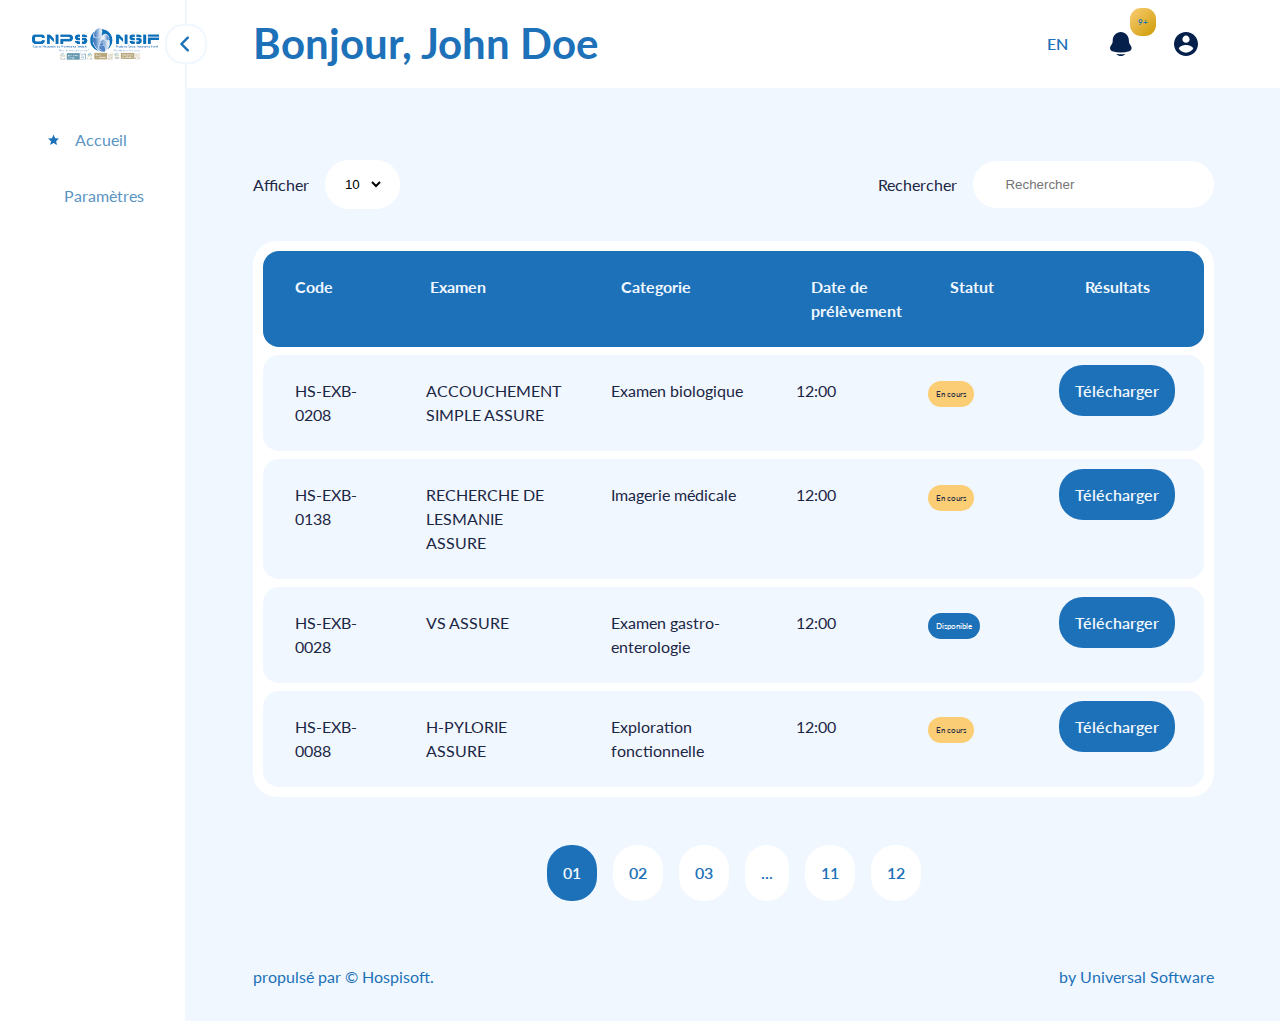
==== commit bc0de8e2: "front admin" ====
--- a/dashboard.html
+++ b/dashboard.html
@@ -15,7 +15,7 @@
         <meta property="fb:admins" content="Hospisoft"/>
         <meta property="og:description" content="Hospisoft"/>
 
-        <title>Accueil - Hospisfot</title>
+        <title>Accueil - Hospisoft</title>
 
         <link rel="apple-touch-icon" sizes="180x180" href="./hospisoftassets/hospisoftfavicons/apple-touch-icon.png">
         <link rel="icon" type="image/png" sizes="32x32" href="./hospisoftassets/hospisoftfavicons/favicon-32x32.png">
@@ -321,7 +321,7 @@
                                 propulsé par &copy; Hospisoft.
                             </p>
                             <p class="hospisoftTextRight">
-                                by <a href="https://us-cm.com/" target="_blank">Universal Software</a>
+                                by <a style="color:#1D71B8;" href="https://us-cm.com/" target="_blank">Universal Software</a>
                             </p>
                         </div>
                     </div>
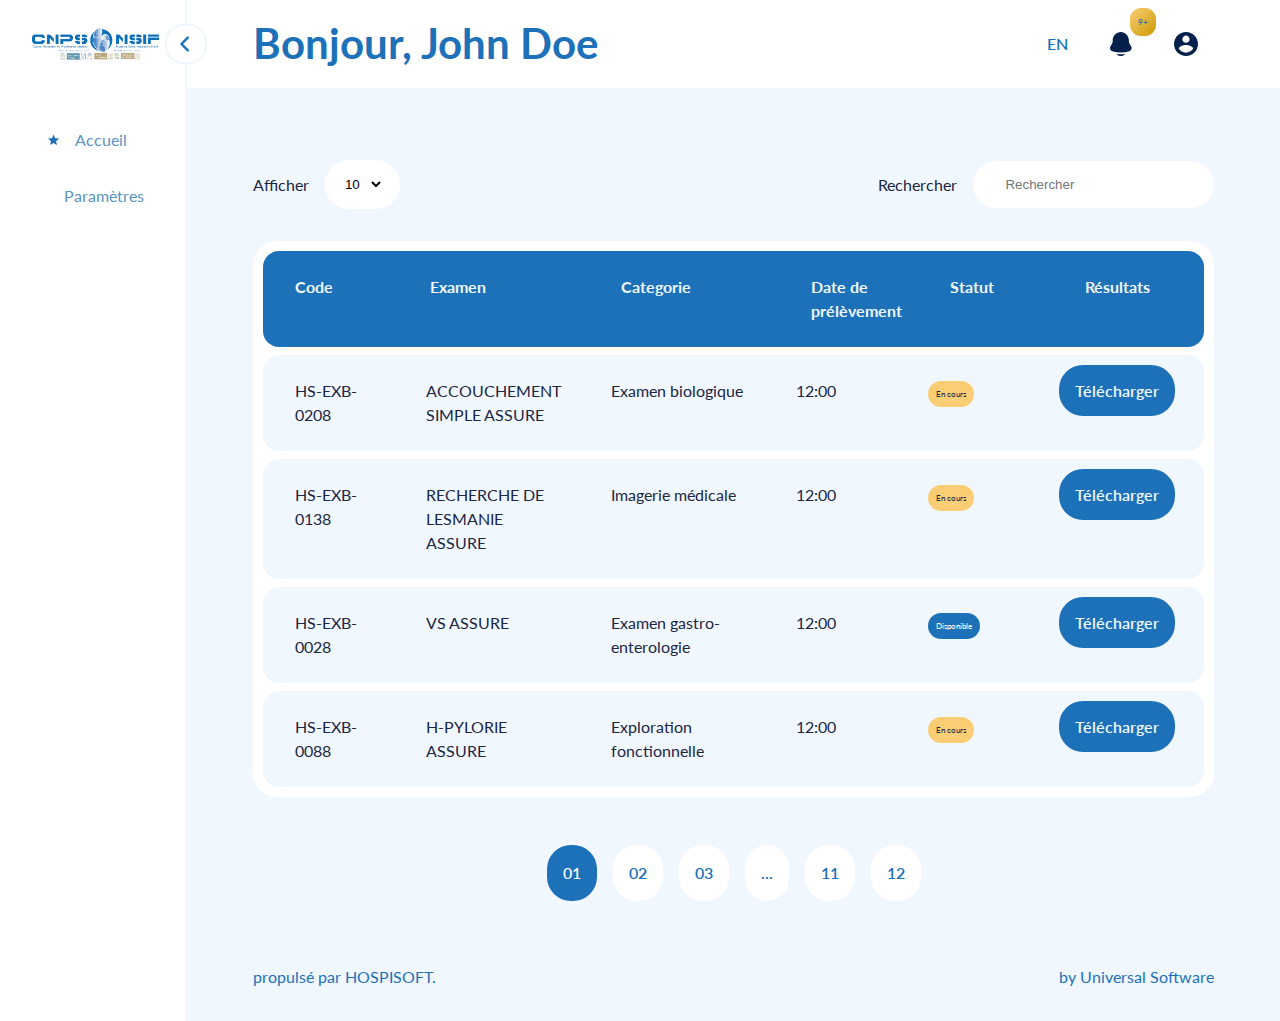
==== commit 25e79969: "front admin" ====
--- a/dashboard.html
+++ b/dashboard.html
@@ -318,7 +318,7 @@
                     <div class="hospisoftContainer">
                         <div class="hospisoftFlex">
                             <p>
-                                propulsé par &copy; Hospisoft.
+                                propulsé par HOSPISOFT.
                             </p>
                             <p class="hospisoftTextRight">
                                 by <a style="color:#1D71B8;" href="https://us-cm.com/" target="_blank">Universal Software</a>
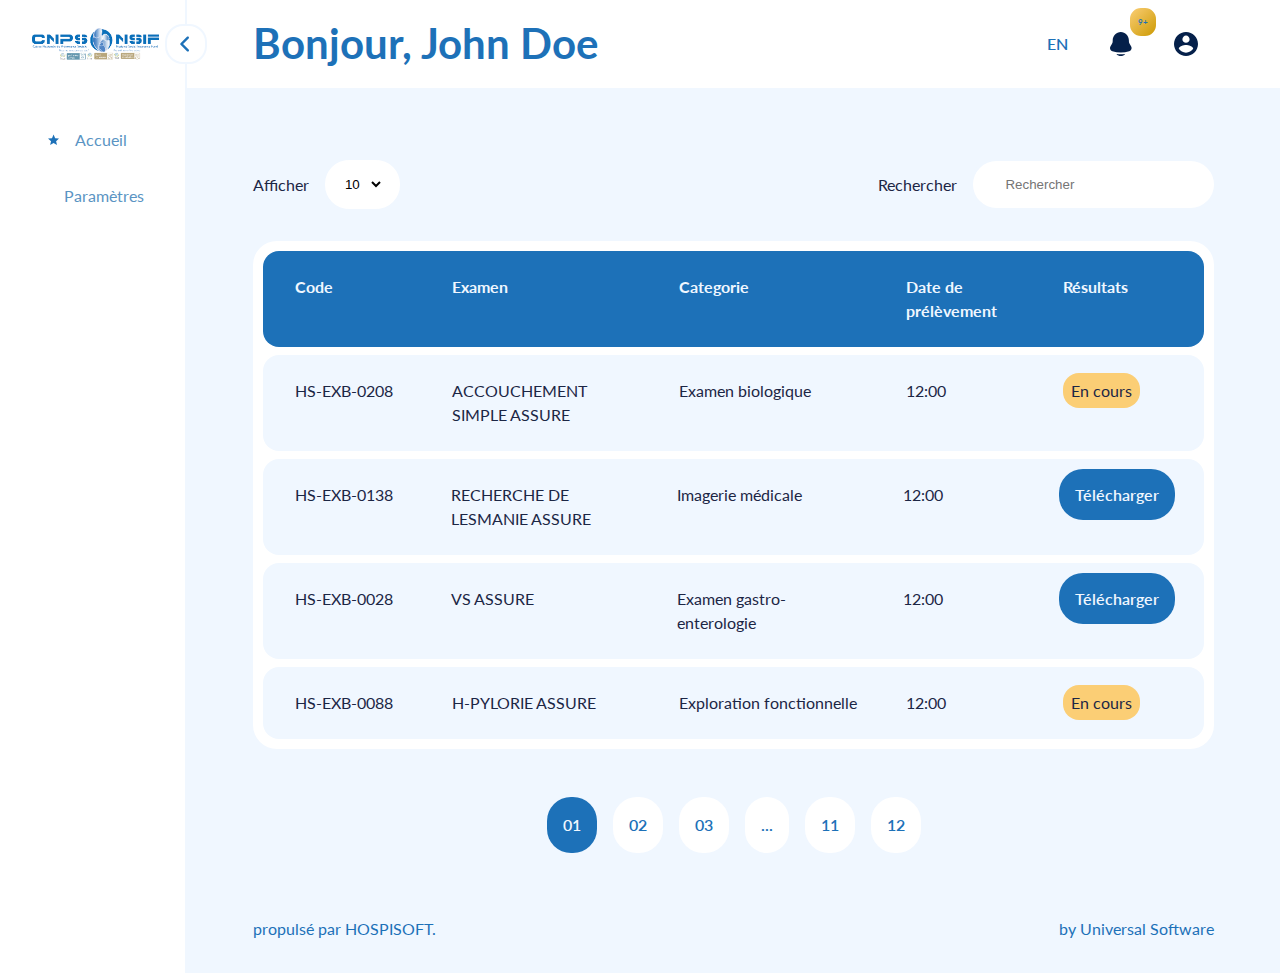
==== commit 9cc26a93: "front admin" ====
--- a/dashboard.html
+++ b/dashboard.html
@@ -211,9 +211,6 @@
                                         Date de prélèvement
                                     </td>
                                     <td class="hosTd16">
-                                        Statut
-                                    </td>
-                                    <td class="hosTd16">
                                         Résultats
                                     </td>
                                 </tr>
@@ -233,68 +230,56 @@
                                     <td class="hosTd16">
                                         <span class="hospisoftEncours">En cours</span>
                                     </td>
+                                </tr>
+                                <tr>
+                                    <td class="hosTd16">
+                                        HS-EXB-0138
+                                    </td>
+                                    <td class="hosTd24">
+                                        RECHERCHE DE LESMANIE ASSURE
+                                    </td>
+                                    <td class="hosTd24">
+                                        Imagerie médicale
+                                    </td>
+                                    <td class="hosTd16">
+                                        12:00
+                                    </td>
                                     <td class="hosTd16">
                                         <a href="hospisoft-report-consultation-full.pdf" target="_blank" class="hospisoftBtn hospisoftBtnBlue">Télécharger</a>
                                     </td>
                                 </tr>
                                 <tr>
                                     <td class="hosTd16">
-                                        HS-EXB-0138
-                                    </td>
-                                    <td class="hosTd24">
-                                        RECHERCHE DE LESMANIE ASSURE
-                                    </td>
-                                    <td class="hosTd24">
-                                        Imagerie médicale
+                                        HS-EXB-0028
+                                    </td>
+                                    <td class="hosTd24">
+                                        VS ASSURE
+                                    </td>
+                                    <td class="hosTd24">
+                                        Examen gastro-enterologie
                                     </td>
                                     <td class="hosTd16">
                                         12:00
                                     </td>
                                     <td class="hosTd16">
+                                        <a href="hospisoft-report-consultation-full.pdf" target="_blank" class="hospisoftBtn hospisoftBtnBlue">Télécharger</a>
+                                    </td>
+                                </tr>
+                                <tr>
+                                    <td class="hosTd16">
+                                        HS-EXB-0088
+                                    </td>
+                                    <td class="hosTd24">
+                                        H-PYLORIE ASSURE
+                                    </td>
+                                    <td class="hosTd24">
+                                        Exploration fonctionnelle
+                                    </td>
+                                    <td class="hosTd16">
+                                        12:00
+                                    </td>
+                                    <td class="hosTd16">
                                         <span class="hospisoftEncours">En cours</span>
-                                    </td>
-                                    <td class="hosTd16">
-                                        <a href="hospisoft-report-consultation-full.pdf" target="_blank" class="hospisoftBtn hospisoftBtnBlue">Télécharger</a>
-                                    </td>
-                                </tr>
-                                <tr>
-                                    <td class="hosTd16">
-                                        HS-EXB-0028
-                                    </td>
-                                    <td class="hosTd24">
-                                        VS ASSURE
-                                    </td>
-                                    <td class="hosTd24">
-                                        Examen gastro-enterologie
-                                    </td>
-                                    <td class="hosTd16">
-                                        12:00
-                                    </td>
-                                    <td class="hosTd16">
-                                        <span class="hospisoftDisponible">Disponible</span>
-                                    </td>
-                                    <td class="hosTd16">
-                                        <a href="hospisoft-report-consultation-full.pdf" target="_blank" class="hospisoftBtn hospisoftBtnBlue">Télécharger</a>
-                                    </td>
-                                </tr>
-                                <tr>
-                                    <td class="hosTd16">
-                                        HS-EXB-0088
-                                    </td>
-                                    <td class="hosTd24">
-                                        H-PYLORIE ASSURE
-                                    </td>
-                                    <td class="hosTd24">
-                                        Exploration fonctionnelle
-                                    </td>
-                                    <td class="hosTd16">
-                                        12:00
-                                    </td>
-                                    <td class="hosTd16">
-                                        <span class="hospisoftEncours">En cours</span>
-                                    </td>
-                                    <td class="hosTd16">
-                                        <a href="hospisoft-report-consultation-full.pdf" target="_blank" class="hospisoftBtn hospisoftBtnBlue">Télécharger</a>
                                     </td>
                                 </tr>
                             </table>
--- a/hospisoftassets/hospisoftstyles/hospisoftcss.css
+++ b/hospisoftassets/hospisoftstyles/hospisoftcss.css
@@ -1893,7 +1893,6 @@
 .hospisoftEncours,.hospisoftDisponible{
     padding: 8px;
     border-radius: 16px;
-    font-size: 8px;
 }
 .hospisoftEncours{
     background-color: var(--hospisoftYellow);
@@ -1901,6 +1900,10 @@
 .hospisoftDisponible{
     background-color: var(--hospisoftBlue);
     color: var(--hospisoftPureWhite);
+}
+
+.hospisoftOtp{
+    gap: 16px;
 }
 
 @media screen and (max-width: 800px) and (min-width: 300px){
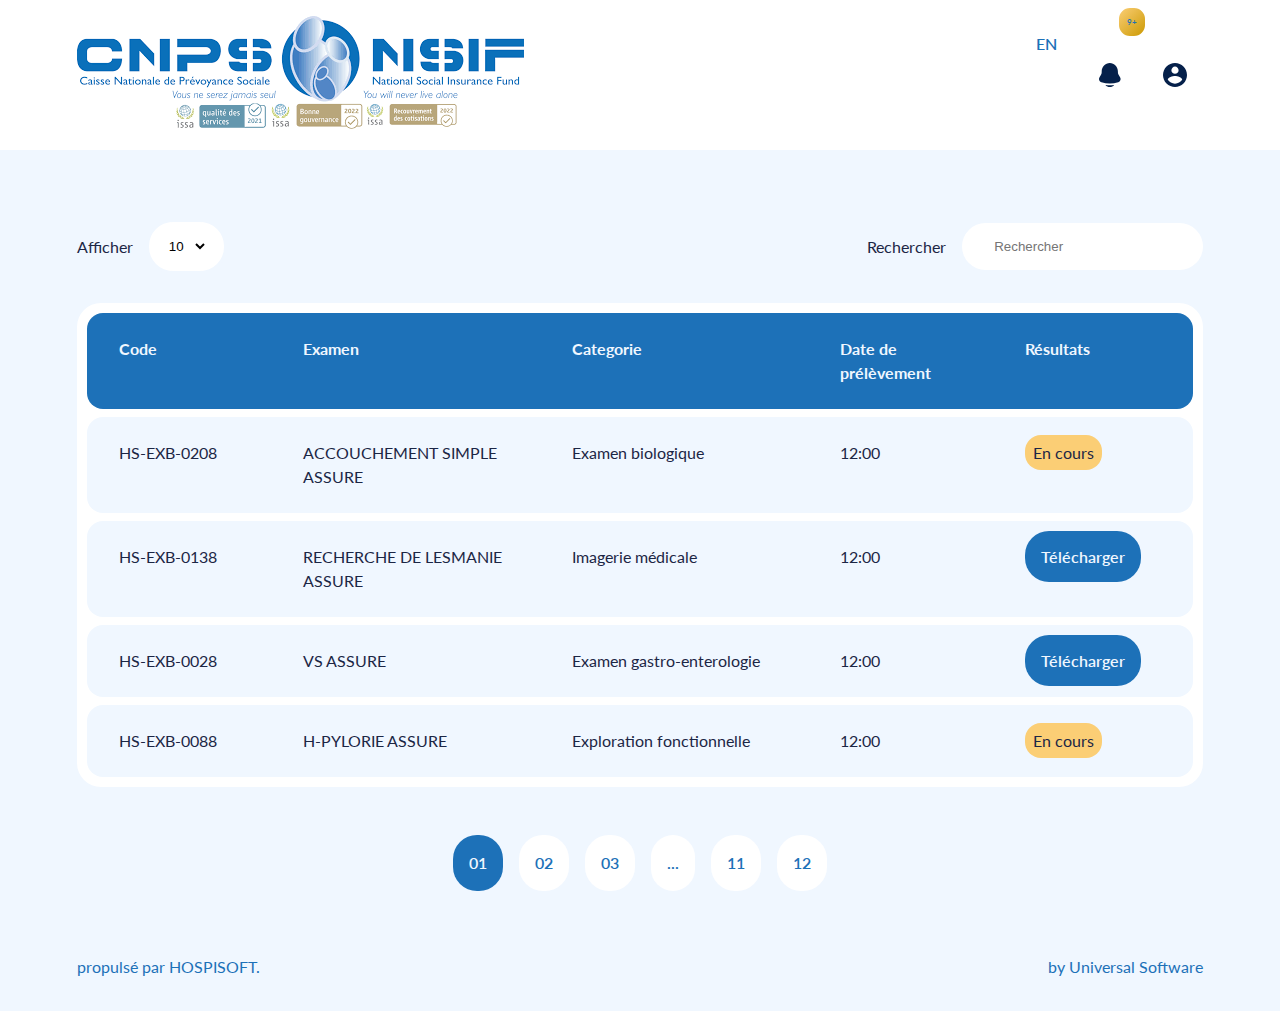
==== commit b70dce5d: "front admin" ====
--- a/dashboard.html
+++ b/dashboard.html
@@ -62,58 +62,16 @@
         <div id="hospisoftBacktToTop"></div>
 
         <div id="hospisoftDashboard" class="hospisoftFlex">
-            <nav id="hospisoftDashBoardSide">
-                    
-                <section id="hospisoftDashBoardSideHeader">
-                    <div id="hospisoftLogo">
-                        <button id="hospisoftDashBoardCollapse" class="hospisoftRoundedPureWhite">
-                            <svg id="hospisoftIconStar" class="hospisoftIcon" viewBox="0 0 7 10" fill="none" xmlns="http://www.w3.org/2000/svg">
-                                <path fill-rule="evenodd" clip-rule="evenodd" d="M6.02983 0.470011C6.17028 0.610637 6.24917 0.801261 6.24917 1.00001C6.24917 1.19876 6.17028 1.38939 6.02983 1.53001L2.55983 5.00001L6.02983 8.47001C6.10351 8.53867 6.16262 8.62147 6.20361 8.71347C6.2446 8.80547 6.26664 8.90479 6.26842 9.00549C6.2702 9.10619 6.25167 9.20622 6.21395 9.29961C6.17623 9.393 6.12009 9.47783 6.04887 9.54905C5.97765 9.62027 5.89281 9.67641 5.79943 9.71413C5.70604 9.75186 5.60601 9.77038 5.50531 9.7686C5.4046 9.76683 5.30529 9.74478 5.21329 9.70379C5.12129 9.6628 5.03849 9.6037 4.96983 9.53001L0.969829 5.53001C0.829378 5.38939 0.750488 5.19876 0.750488 5.00001C0.750488 4.80126 0.829378 4.61064 0.969829 4.47001L4.96983 0.470011C5.11045 0.329561 5.30108 0.250671 5.49983 0.250671C5.69858 0.250671 5.8892 0.329561 6.02983 0.470011Z"/>
-                            </svg>
-                        </button>
-                        <h1>
-                            <a href="dashboard.html">
-                                <img class="hospisoftMobile" src="hospisoftassets/hospisoftimg/cnpslogo-mobile.png" alt="CNPS">
-                                <img class="hospisoftDesktop" src="hospisoftassets/hospisoftimg/cnpslogo.png" alt="CNPS">
-                            </a>
-                        </h1>
-                    </div><!--End hospisoftLogo-->
-                </section><!--End hospisoftDashBoardSideHeader-->
-                <section id="hospisoftDashBoardSideLinks">
-                    <ul>
-                        <li>
-                            <a href="" class="hospisoftFlex">
-                                <svg id="hospisoftIconStar" class="hospisoftIcon"  viewBox="0 0 16 16" fill="none" xmlns="http://www.w3.org/2000/svg">
-                                    <path d="M8 12.2732L12.944 15.2572L11.632 9.63316L16 5.84916L10.248 5.36116L8 0.0571594L5.752 5.36116L0 5.84916L4.368 9.63316L3.056 15.2572L8 12.2732Z"/>
-                                </svg>
-                                <p>
-                                    Accueil
-                                </p>
-                            </a>
-                        </li>
-                        <li>
-                            <a href="" class="hospisoftFlex">
-                                <svg id="hospisoftIconSettings" class="hospisoftIcon" viewBox="0 0 16 18" fill="none" xmlns="http://www.w3.org/2000/svg">
-                                    <path d="M8.00307 6.91276C7.43856 6.91276 6.90992 7.13177 6.50966 7.53203C6.11129 7.93228 5.8904 8.46092 5.8904 9.02544C5.8904 9.58995 6.11129 10.1186 6.50966 10.5188C6.90992 10.9172 7.43856 11.1381 8.00307 11.1381C8.56758 11.1381 9.09622 10.9172 9.49648 10.5188C9.89485 10.1186 10.1157 9.58995 10.1157 9.02544C10.1157 8.46092 9.89485 7.93228 9.49648 7.53203C9.30098 7.33503 9.06829 7.17884 8.81192 7.07253C8.55555 6.96622 8.28061 6.91191 8.00307 6.91276ZM15.7873 11.359L14.5525 10.3036C14.6111 9.94489 14.6413 9.57862 14.6413 9.21424C14.6413 8.84985 14.6111 8.48169 14.5525 8.12486L15.7873 7.06947C15.8806 6.98962 15.9473 6.88326 15.9787 6.76455C16.0101 6.64584 16.0045 6.52039 15.9629 6.40489L15.9459 6.3558C15.6061 5.40555 15.0969 4.52473 14.443 3.75602L14.4091 3.71638C14.3297 3.62302 14.2238 3.55591 14.1055 3.52389C13.9872 3.49187 13.862 3.49645 13.7464 3.53701L12.2133 4.08265C11.6469 3.6182 11.0163 3.25193 10.3329 2.99705L10.0364 1.39413C10.0141 1.27338 9.95551 1.16229 9.8685 1.07562C9.7815 0.988955 9.67018 0.930811 9.54934 0.908917L9.49837 0.899477C8.51661 0.722005 7.48198 0.722005 6.50022 0.899477L6.44925 0.908917C6.32841 0.930811 6.21709 0.988955 6.13009 1.07562C6.04308 1.16229 5.9845 1.27338 5.96214 1.39413L5.66384 3.0046C4.98685 3.26151 4.3562 3.62689 3.7966 4.08642L2.25222 3.53701C2.13661 3.49612 2.01129 3.49138 1.89292 3.52342C1.77455 3.55546 1.66873 3.62276 1.58953 3.71638L1.55555 3.75602C0.902849 4.52555 0.393804 5.40615 0.0526962 6.3558L0.0357042 6.40489C-0.0492559 6.64089 0.0206002 6.90521 0.211288 7.06947L1.46115 8.13619C1.40262 8.49113 1.3743 8.85363 1.3743 9.21235C1.3743 9.57484 1.40262 9.93734 1.46115 10.2885L0.215064 11.3552C0.121789 11.4351 0.0550306 11.5414 0.0236662 11.6601C-0.00769818 11.7789 -0.00218246 11.9043 0.0394801 12.0198L0.0564721 12.0689C0.3982 13.0186 0.902297 13.8965 1.55932 14.6687L1.59331 14.7083C1.6727 14.8017 1.77853 14.8688 1.89682 14.9008C2.01512 14.9328 2.14035 14.9282 2.25599 14.8877L3.80038 14.3383C4.363 14.8008 4.98982 15.1671 5.66761 15.4201L5.96592 17.0306C5.98828 17.1513 6.04686 17.2624 6.13386 17.3491C6.22087 17.4357 6.33218 17.4939 6.45302 17.5158L6.504 17.5252C7.49542 17.7036 8.51073 17.7036 9.50214 17.5252L9.55312 17.5158C9.67396 17.4939 9.78527 17.4357 9.87228 17.3491C9.95928 17.2624 10.0179 17.1513 10.0402 17.0306L10.3366 15.4276C11.0201 15.1709 11.6507 14.8065 12.2171 14.342L13.7501 14.8877C13.8658 14.9286 13.9911 14.9333 14.1094 14.9013C14.2278 14.8692 14.3336 14.8019 14.4128 14.7083L14.4468 14.6687C15.1038 13.8927 15.6079 13.0186 15.9497 12.0689L15.9667 12.0198C16.0478 11.7857 15.978 11.5233 15.7873 11.359ZM8.00307 12.3445C6.16982 12.3445 4.68396 10.8587 4.68396 9.02544C4.68396 7.19219 6.16982 5.70633 8.00307 5.70633C9.83632 5.70633 11.3222 7.19219 11.3222 9.02544C11.3222 10.8587 9.83632 12.3445 8.00307 12.3445Z" />
-                                </svg>
-                                    
-                                <p>
-                                    Paramètres
-                                </p>
-                            </a>
-                        </li>
-                    </ul>
-                </section><!--End hospisoftDashBoardSideLinks-->
-            </nav><!--end hospisoftDashBoardSide-->
+
             <section id="hospisoftDashboardMain">
                 <header id="hospisoftHeader">
                     <div class="hospisoftContainer">
                         <div class="hospisoftFlex">
                             <div id="hospisoftHeaderLeft" class="hospisoftFlex">
         
-                                <h2 class="h2Blue">
-                                    Bonjour, John Doe
-                                </h2>
+                                <h1>
+                                    <img src="hospisoftassets/hospisoftimg/cnpslogo.png" alt="CNPS"> 
+                                </h1>
                             </div>
                             <div id="hospisoftHeaderRight" class="hospisoftFlex">
                                 <a href="#" class="hospisoftBtn">EN</a>
--- a/hospisoftassets/hospisoftstyles/hospisoftcss.css
+++ b/hospisoftassets/hospisoftstyles/hospisoftcss.css
@@ -308,15 +308,6 @@
     gap: 10px;
 }
 
-#hospisoftHeader.hospisoftFixed {
-    position: fixed;
-    top: 0;
-    left: 0;
-    z-index: 99;
-    background-color: var(--hospisoftPureWhite);
-    width: 100%;
-    box-shadow: 0 0 100px 0 rgba(0, 0, 0, .1);
-}
 
 /* LOGO & NAVIGATION LINKS */
 
@@ -1284,12 +1275,7 @@
     display: block;
 }
 
-  .hospisoftDashboardPages .hospisoftFixed #hospisoftHeaderLeft{
-    margin-left: 200px;
-  }
-  .hospisoftCollapsedWrapper .hospisoftFixed #hospisoftHeaderLeft{
-    margin-left: 96px;
-  }
+ 
   /*hospisoftDashBoardSideLinks*/
 
   /*hospisoftDashBoardSideHeader*/
@@ -1307,9 +1293,7 @@
   #hospisoftDashboardMain #hospisoftHeader{
     background-color: var(--hospisoftPureWhite);
   }
-  .hospisoftDashboardPages #hospisoftHeader.hospisoftFixed {
-    position: relative;
-  }
+
   /*hospisoftDashboardMain*/
 
   /*hospisoftNotificationsCount*/
@@ -1816,9 +1800,7 @@
     border: 0;
 }
 
-.admin-bar .hospisoftFixed{
-    margin-top: 32px;
-}
+
 
 .hospisoftTextHighlighted{
     color: var(--hospisoftGold);
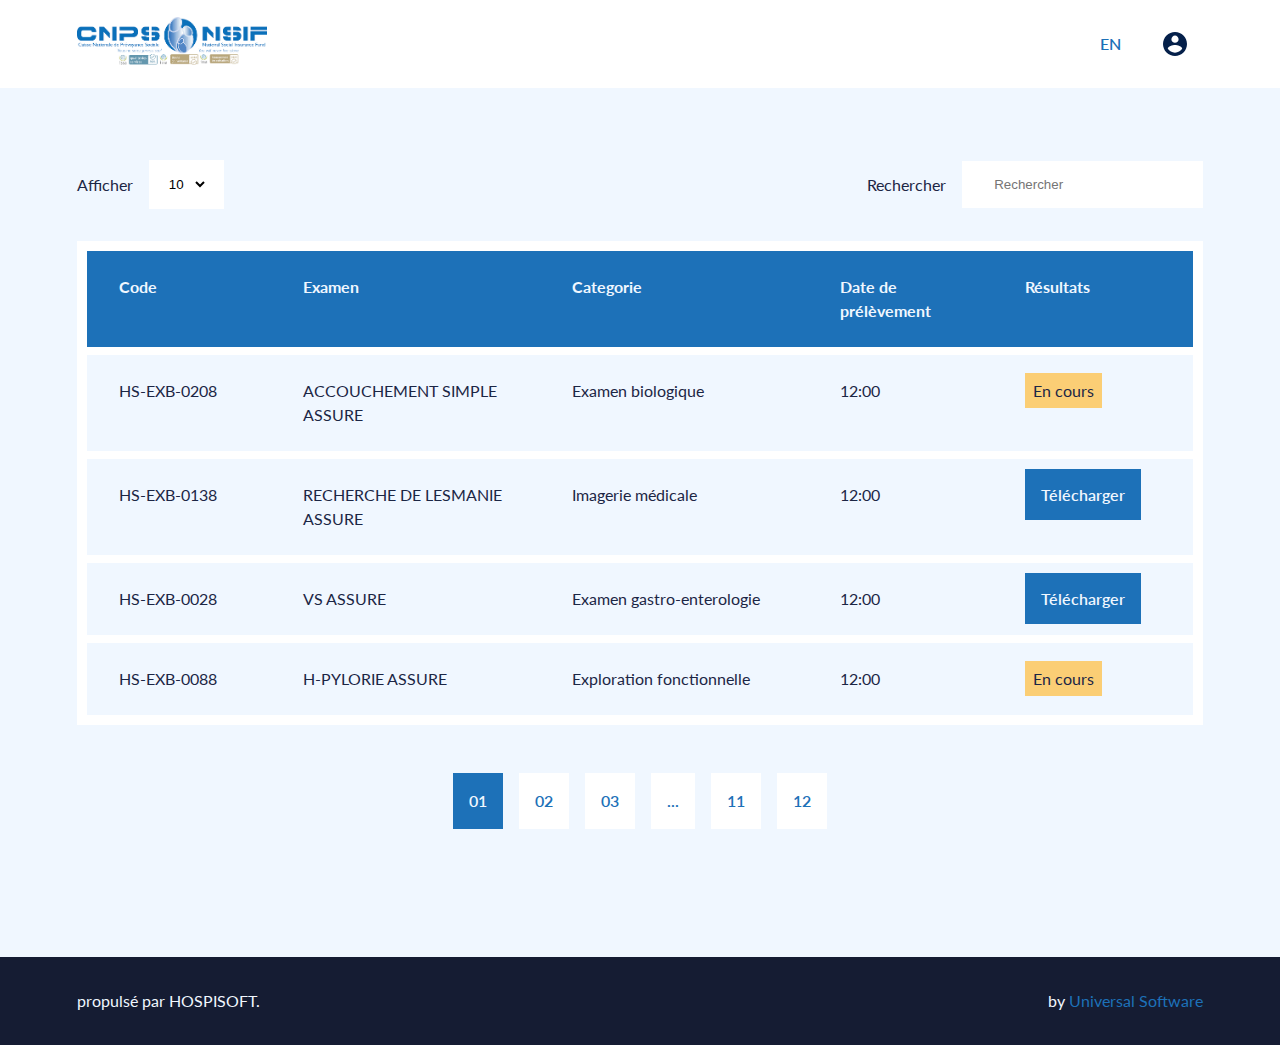
==== commit ce0004c2: "front admin" ====
--- a/dashboard.html
+++ b/dashboard.html
@@ -76,36 +76,6 @@
                             <div id="hospisoftHeaderRight" class="hospisoftFlex">
                                 <a href="#" class="hospisoftBtn">EN</a>
         
-                                <div class="hospisoftNotificationsBtn hospisoftBtn hospisoftFlex hospisoftBtnGray">
-                                    <span id="hospisoftNotificationsCount">
-                                        <p>
-                                            9+
-                                        </p>
-                                    </span><!--End hospisoftNotificationsCount-->
-                                    <svg id="hospisoftIconBell" class="hospisoftIcon" viewBox="0 0 15 16" fill="none" xmlns="http://www.w3.org/2000/svg">
-                                        <path d="M4.28164 14.5936C4.62976 15.0338 5.07336 15.3891 5.57893 15.6328C6.0845 15.8764 6.63883 16.002 7.20004 16C7.76125 16.002 8.31558 15.8764 8.82115 15.6328C9.32672 15.3891 9.77032 15.0338 10.1184 14.5936C8.18169 14.8561 6.21838 14.8561 4.28164 14.5936ZM12.6 5.59999V6.16319C12.6 6.83919 12.792 7.49999 13.1536 8.06239L14.04 9.44079C14.8488 10.7 14.2312 12.4112 12.824 12.8088C9.14704 13.8504 5.25304 13.8504 1.57605 12.8088C0.168849 12.4112 -0.44875 10.7 0.360049 9.44079L1.24645 8.06239C1.60931 7.49548 1.80173 6.83629 1.80085 6.16319V5.59999C1.80085 2.5072 4.21844 0 7.20004 0C10.1816 0 12.6 2.5072 12.6 5.59999Z" fill="#05204A"/>
-                                    </svg>   
-                                    
-                                    <div class="hospisoftHeadersubMenu">
-                                        <ul class="hospisoftNotificationLinks">
-                                            <li>
-                                                <p>
-                                                    Lorem ipsum dolor sit amet
-                                                </p>
-                                            </li>
-                                            <li>
-                                                <p>
-                                                    Lorem ipsum dolor sit amet
-                                                </p>
-                                            </li>
-                                            <li>
-                                                <p>
-                                                    Lorem ipsum dolor sit amet
-                                                </p>
-                                            </li>
-                                        </ul>
-                                    </div>
-                                </div>
 
                                 <div class="hospisoftNotificationsBtn hospisoftBtn hospisoftFlex hospisoftBtnGray">
                                     <svg id="hospisoftIconProfile" class="hospisoftIcon" viewBox="0 0 32 32" fill="none" xmlns="http://www.w3.org/2000/svg">
--- a/hospisoftassets/hospisoftstyles/hospisoftcss.css
+++ b/hospisoftassets/hospisoftstyles/hospisoftcss.css
@@ -26,6 +26,10 @@
 
 }
 
+#hospisoftLogo img, #hospisoftHeaderLeft img{
+    height: 48px;
+}
+
 body{
     color: var(--hospisoftDarkBlue);
     font-family: 'Lato', sans-serif;
@@ -148,7 +152,6 @@
 
 .hospisoftBtn{
     padding: 16px;
-    border-radius: 24px;
     cursor: pointer;
     color: var(--hospisoftBlue);
     transition: var(--hospisoftTransition);
@@ -230,7 +233,6 @@
     background-color: var(--hospisoftBlue);
     color: var(--hospisoftWhite);
     font-size: 1.5rem;
-    border-radius: 50px;
     font-weight: bold;
 }
 blockquote::before{
@@ -283,7 +285,6 @@
     left: 50%;
     transform: translate(-50%, -50%);
     background-color: var(--hospisoftWhite);
-    border-radius: 4rem;
     max-width: 300px;
     box-shadow: 0 0 100px 0 rgba(0, 0, 0, .1);
     z-index: 9;
@@ -300,6 +301,7 @@
     padding: 16px 0;
     position: relative;
     z-index: 99;
+    background-color: var(--hospisoftPureWhite);
 }
 #hospisoftHeader .hospisoftContainer > .hospisoftFlex{
     justify-content: space-between;
@@ -316,11 +318,7 @@
 }
 
 /* LOGO */
-#hospisoftLogo .st0,#hospisoftLogo .st1{fill:var(--hospisoftBlue);}
-
-#hospisoftLogo svg{
-    height: 32px;
-}
+
 
 #hospisoftDashBoardSideHeader{
     position: fixed;
@@ -331,17 +329,10 @@
     z-index: 999;
 }
 
-#hospisoftLogo{
-    position: relative;
-    z-index: 99999;
-}
-.hospisoftDashboardPages #hospisoftLogo {
-    padding-top: 12px;
-}
-
-.hospisoftDashboardPages .hospisoftCollapsed #hospisoftLogo {
-    padding: 12px;
-}
+
+
+
+
 
 #hospisoftHeaderRight #hospisoftIconLArrowRight{
     height: 16px;
@@ -530,7 +521,6 @@
 }
 .hospisoftHeroInnerText{
     position: relative;
-    border-radius: 48px 0 48px 48px;
     background-color: var(--hospisoftPureWhite);
     flex-direction: column;
     gap: 16px;
@@ -554,7 +544,6 @@
     bottom:0;
     right:0;
     z-index: 6;
-    border-radius: 64px 0 0 0;
 }
 #hospisoftHeroSection .hospisoftHeroInnerText .hospisoftFreeFormDiv2{
     background-color: var(--hospisoftPureWhite);
@@ -563,7 +552,6 @@
     top:0;
     left:100%;
     z-index: 7;
-    border-radius: 0 64px 64px 0;
 }
 #hospisoftHeroSection .hospisoftHeroInnerText .hospisoftFreeFormDiv3{
     background-color: var(--hospisoftPureWhite);
@@ -572,7 +560,6 @@
     bottom:0;
     right:8%;
     z-index: 9;
-    border-radius: 0 64px 64px 0;
 }
 #hospisoftHeroSection .hospisoftHeroInnerText .hospisoftFreeFormDiv4{
     background-color: var(--hospisoftWhite);
@@ -626,7 +613,6 @@
 }
 
 #hospisoftTechnologie .hospisoftHeroInnerText{
-    border-radius: 0 64px 64px 0;
     padding: 112px 32px 32px 32px;
 }
 
@@ -635,7 +621,6 @@
     height: auto;
 }
 #hospisoftIconTechWrapper{
-    border-radius: 64px 64px 0 64px;
     padding: 32px 32px 32px 32px;
     background-color: var(--hospisoftPureWhite);
 }
@@ -647,7 +632,6 @@
     left: 0;
     top: 0;
     z-index: 6;
-    border-radius: 0 64px 0 64px;
 }
 #hospisoftTechnologie .hospisoftFreeFormDiv2 {
     background-color: var(--hospisoftPureWhite);
@@ -656,7 +640,6 @@
     left: 0;
     top:12%;
     z-index: 8;
-    border-radius: 0 64px 0 64px;
 }
 #hospisoftTechnologie .hospisoftFreeFormDiv3 {
     background-color: var(--hospisoftWhite);
@@ -665,7 +648,6 @@
     right: 0;
     top: 12%;
     z-index: 7;
-    border-radius: 0 0 0 0;
 }
 
 /*hospisoftPrices*/
@@ -683,7 +665,6 @@
     left: 0;
     top: 100%;
     z-index: 6;
-    border-radius: 0 0 64px 64px;
 }
 .hospisoftPrices .hospisoftFreeFormDiv2{
     background-color: var(--hospisoftWhite);
@@ -692,7 +673,6 @@
     right: 0;
     bottom: 0;
     z-index: 7;
-    border-radius: 64px 0 0 0;
 }
 .hospisoftPrices .hospisoftFreeFormDiv3{
     background-color: var(--hospisoftWhite);
@@ -701,7 +681,6 @@
     right: 0;
     bottom: 12%;
     z-index: 7;
-    border-radius: 0 0 0 0;
 }
 .hospisoftPrices .hospisoftFreeFormDiv4{
     background-color: var(--hospisoftPureWhite);
@@ -710,7 +689,6 @@
     right: 0;
     bottom: 12%;
     z-index: 8;
-    border-radius: 0 0 64px 0;
 }
 
 .hospisoftPricePlan{
@@ -780,7 +758,6 @@
 
 #hospisoftAlternativeIconWrapper{
     position: relative;
-    border-radius: 0 48px 48px 48px;
     padding: 32px 32px 32px 32px;
     background-color: var(--hospisoftPureWhite);
 }
@@ -792,7 +769,6 @@
     width: 100%;
     height: 8%;
     z-index:6;
-    border-radius: 0 48px 0 0;
 }
 #hospisoftAlternative .hospisoftFreeFormDiv2{
     background-color: var(--hospisoftPureWhite);
@@ -801,7 +777,6 @@
     width: 100%;
     height: 8%;
     z-index:7;
-    border-radius: 0 0 0 48px;
 }
 #hospisoftAlternative .hospisoftFreeFormDiv3{
     background-color: var(--hospisoftDarkBlue);
@@ -810,7 +785,6 @@
     width: 8%;
     height: 8%;
     z-index:6;
-    border-radius: 0 0 0 0;
 }
 
 #hospisoftMain .hospisoftBlueDiv{
@@ -825,7 +799,6 @@
     background-color: var(--hospisoftLightBlue);
     display: block;
     padding: 2px 4px;
-    border-radius: 8px;
     font-size: .64rem;
     right: 48px;
     top: 48px;
@@ -847,7 +820,6 @@
 #hospisoftAccordion{
     background-color: var(--hospisoftDarkerBlue);
     color: var(--hospisoftWhite);
-    border-radius: 2rem 2rem 2rem 2rem;
   }
 #hospisoftAccordion p{
     color: var(--hospisoftBlack);
@@ -904,7 +876,6 @@
   }
   .hospisoftAccordionWrapper:last-child .hospisoftAccordionText{
     overflow: hidden;
-    border-radius: 0 0 30px 30px;
   }
 .hospisoftAccordionWrapper .hospisoftAccordionTextClose{
     height:0;
@@ -965,7 +936,6 @@
     margin-bottom: 96px;
     background-color: var(--hospisoftPureWhite);
     padding: 64px 64px;
-    border-radius: 64px;
   }
   .hospisoftFormSteps{
     flex-direction: column;
@@ -981,7 +951,6 @@
     left: 0;
     top: 100%;
     z-index: 6;
-    border-radius: 0 0 64px 64px;
 }
 #hospisoftForm .hospisoftFreeFormDiv2{
     background-color: var(--hospisoftWhite);
@@ -990,7 +959,6 @@
     right: 0;
     bottom: 0;
     z-index: 7;
-    border-radius: 64px 0 0 0;
 }
 #hospisoftForm .hospisoftFreeFormDiv3{
     background-color: var(--hospisoftWhite);
@@ -999,7 +967,6 @@
     right: 0;
     bottom: 8%;
     z-index: 7;
-    border-radius: 0 0 0 0;
 }
 #hospisoftForm .hospisoftFreeFormDiv4{
     background-color: var(--hospisoftPureWhite);
@@ -1008,7 +975,6 @@
     right: 0;
     bottom: 8%;
     z-index: 8;
-    border-radius: 0 0 64px 0;
 }
   .hospisoftAuthentification #hospisoftIconLArrowRight,
   .hospisoftAuthentification #hospisoftIconLArrowLeft{
@@ -1056,7 +1022,6 @@
   }
 
     .hospisoftInput,.hospisoftInput:hover, .hospisoftInput:focus{
-        border-radius: 24px;
         padding: 1rem 2rem;
         background-color: var(--hospisoftPureWhite);
         justify-content: space-between;
@@ -1155,7 +1120,6 @@
   .hospisoftRoundedPureWhite{
     background-color: var(--hospisoftPureWhite);
     border: 2px solid var(--hospisoftWhite);
-    border-radius: 18px;
     padding: 10px 14px 10px 12px;
     cursor: pointer;
     transition: var(--transition);
@@ -1190,7 +1154,6 @@
   .hospisoftBtnWhite{
     background-color: var(--hospisoftPureWhite);
     padding: 12px 16px 10px;    
-    border-radius: 24px;
     cursor: pointer;
   }
   .hospisoftBtnWhite:hover,
@@ -1229,7 +1192,6 @@
   #hospisoftDashBoardSideLinks ul li a:visited {
     padding: 16px;
     width: 100%;
-    border-radius: 24px;
     text-decoration: none;
     transition: var(--transition);
   }
@@ -1248,10 +1210,7 @@
   }
 
 
-  .hospisoftCollapsed #hospisoftDashBoardSideLinks ul li a p,
-  .hospisoftCollapsed #hospisoftLogo .hospisoftLogoText{
-    display: none;
-  }
+
   .hospisoftCollapsed .hospisoftRoundedPureWhite{
     transform: rotate(180deg);
   }
@@ -1302,12 +1261,7 @@
     cursor: pointer;
     position: relative;
   }
-  #hospisoftHeader .hospisoftContainer #hospisoftHeaderRight
-  .hospisoftNotificationsBtn:hover,
-  #hospisoftHeader .hospisoftContainer #hospisoftHeaderRight
-  .hospisoftNotificationsBtn:focus{
-    border-radius: 24px 24px 0 0;
-  }
+
 
   #hospisoftNotificationsCount{
     font-size: 8px;
@@ -1315,7 +1269,6 @@
     position: absolute;
     top:-10px;
     right:-10px;
-    border-radius:13px;
     background: var(--hospisoftGold);
     background: linear-gradient(135deg, rgba(251,206,117,1) 0%, rgba(204,154,3,1) 100%);    
     color: var(--hospisoftBlue);
@@ -1325,7 +1278,6 @@
   .hospisoftHeadersubMenu{
     position: absolute;
     padding: 8px 8px;
-    border-radius: 32px 0 32px 32px;
     background-color: var(--hospisoftShadowBlue);
     z-index: -1;
     top: 128px;
@@ -1352,7 +1304,6 @@
   .hospisoftHeadersubMenu a:hover,
   .hospisoftHeadersubMenu a:focus{
     background-color: var(--hospisoftPureWhite);
-    border-radius: 24px;
   }
 
   #hospisoftIconAccount{
@@ -1368,7 +1319,6 @@
   }
   .hospisoftNotificationLinks li:nth-child(even){
     background-color: var(--hospisoftWhite);
-    border-radius: 24px;
   }
   .hospisoftHeadersubMenu .hospisoftBtnBlue{
     width: 100%;
@@ -1395,7 +1345,6 @@
     left: 0;
     top: -32px;
     z-index: 9;
-    border-radius: 64px 64px 0 0;
     }
     #hospisoftDemarrer .hospisoftFreeFormDiv2{
         background-color: var(--hospisoftWhite);
@@ -1404,7 +1353,6 @@
         right: 0;
         top:0;
         z-index: 5;
-        border-radius: 0 0 0 64px;
     }
     #hospisoftDemarrer .hospisoftFreeFormDiv3{
         background-color: var(--hospisoftWhite);
@@ -1413,7 +1361,6 @@
         right: 0;
         top: 32px;
         z-index: 7;
-        border-radius: 0 0 0 0;
     }
     #hospisoftDemarrer .hospisoftFreeFormDiv4{
         background-color: var(--hospisoftPureWhite);
@@ -1422,7 +1369,6 @@
         right: 0;
         top: 32px;
         z-index: 8;
-        border-radius: 0 64px 0 0;
     }
   #hospisoftDemarrer h2{
     padding: 64px;
@@ -1443,17 +1389,14 @@
   .hospisoftDemarrageFig{
     background-color: var(--hospisoftWhite);
     padding: 64px;
-    border-radius: 64px 64px 0 0;
   }
   .hospisoftBtnWrapper{
     background-color: var(--hospisoftBlue);
     padding: 32px;
-    border-radius: 0 0 48px 48px;
   }
   .hospisoftBtnWrapper a{
     text-align: center;
     padding: 16px;
-    border-radius: 24px;
     width: 100%;
     display: block;
     background-color: var(--hospisoftLightBlue);
@@ -1467,7 +1410,6 @@
   .hospisoftShortcutsBloc{
     background-color: var(--hospisoftPureWhite);
     padding: 64px 8px 8px 8px;
-    border-radius: 0 32px 32px 32px;
     position: relative;
     flex: 0 1 32%;
   }
@@ -1479,7 +1421,6 @@
     left: 0;
     top: -32px;
     z-index: 9;
-    border-radius: 64px 64px 0 0;
     }
     .hospisoftShortcutsBloc .hospisoftFreeFormDiv2{
         background-color: var(--hospisoftWhite);
@@ -1488,7 +1429,6 @@
         right: 0;
         top:0;
         z-index: 5;
-        border-radius: 0 0 0 64px;
     }
     .hospisoftShortcutsBloc .hospisoftFreeFormDiv3{
         background-color: var(--hospisoftWhite);
@@ -1497,7 +1437,6 @@
         right: 0;
         top: 32px;
         z-index: 7;
-        border-radius: 0 0 0 0;
     }
     .hospisoftShortcutsBloc .hospisoftFreeFormDiv4{
         background-color: var(--hospisoftPureWhite);
@@ -1506,7 +1445,6 @@
         right: 0;
         top: 32px;
         z-index: 8;
-        border-radius: 0 64px 0 0;
     }
   .hospisoftShortcutsBloc h2{
     padding: 0 32px;
@@ -1522,12 +1460,10 @@
 
   .hospisoftDashBoardHomeTable{
     padding: 16px;
-    border-radius: 32px;
     width:100%;
   }
   tr{
     padding: 8px 16px;
-    border-radius: 16px;
     display: flex;
     gap:16px;
     justify-content: space-between;
@@ -1578,7 +1514,6 @@
     background-color: var(--hospisoftBlue);
     color: var(--hospisoftWhite);
     z-index: 9;
-    border-radius: 18px;
   }
   .hospisoftVoirTout:hover,
   .hospisoftVoirTout:focus{
@@ -1592,153 +1527,14 @@
 
 /* START FOOTER */
 
+main{
+    padding-bottom: 128px;
+}
 #hospisoftFooter{
     background-color: var(--hospisoftDarkerBlue);
     color: var(--hospisoftWhite);
     position: relative;
-}
-.hospisoftDashboardPages #hospisoftFooter{
-    padding: 16px 0;
-    background-color: var(--hospisoftWhite);
-    color: var(--hospisoftDarkerBlue);
-}
-#hospisoftFooterTop .hospisoftFreeFormDiv{
-    background-color: var(--hospisoftDarkBlue);
-    height: 8%;
-    width: calc(50% - 44px);
-    left: 0;
-    top: 0;
-    z-index: 8;
-    border-radius: 0 0 64px 0;
-}
-#hospisoftFooterTop .hospisoftFreeFormDiv2{
-    background-color: var(--hospisoftDarkBlue);
-    height: 8%;
-    width: calc(50% - 44px);
-    right: 0;
-    top: 0;
-    z-index: 8;
-    border-radius: 0 0 0 64px;
-}
-
-.hospisoftLightBottom #hospisoftFooterTop .hospisoftFreeFormDiv,
-.hospisoftLightBottom #hospisoftFooterTop .hospisoftFreeFormDiv2{
-    background-color: var(--hospisoftWhite);
-}
-
-#hospisoftFooter a,
-#hospisoftFooter a:visited{
-    color: var(--hospisoftWhite);
-}
-#hospisoftFooter a:hover,
-#hospisoftFooter a:focus{
-    color: var(--hospisoftShadowBlue);
-}
-#hospisoftFooterTop{
-    background-color: var(--hospisoftDarkerBlue);
-    padding: 8rem 0 4rem;
-    position: relative;
-}
-#hospisoftFooterBottom{
-    border-top: 1px solid var(--hospisoftWhite);
-    padding: 2rem 0;
-    background-color: var(--hospisoftDarkerBlue);
-}
-
-#hospisoftFooterBottom > .hospisoftContainer > .hospisoftFlex{
-    justify-content: space-between;
-}
-#hospisoftFooterBottom > .hospisoftContainer > .hospisoftFlex p{
-    width:fit-content;
-}
-#hospisoftFooterTop .hospisoftContainer > .hospisoftFlex {
-    justify-content: space-between;
-}
-#hospisoftFooterTop .hospisoftContainer > .hospisoftFlex > #hospisoftColophon01{
-    flex: 0 1 40%;
-}
-#hospisoftFooterTop .hospisoftContainer > .hospisoftFlex > .hospisoftFlex{
-    flex: 0 1 50%;
-    gap: 5%;
-}
-
-.hospisoftColophon h3{
-    margin-bottom: 1rem;
-}
-/* hospisoftColophon01 */
-
-#hospisoftColophon01 .hospisoftFlex{
-    flex-direction: column;
-    gap: 10px;
-}
-#hospisoftFooterMenuSocials{
-    flex-direction:row !important;
-    margin-top: 1rem;
-}
-#hospisoftColophon01 a{
-    text-decoration: underline;
-}
-#hospisoftColophon01 #hospisoftIconLogoFooter{
-    height: 32px;
-}
-#hospisoftColophon01 a{
-    font-size: 1.35rem;
-    font-weight: bold;
-}
-/* hospisoftColophon02 */
-#hospisoftColophon02 .hospisoftFlex{
-    gap: 8px;
-}
-.hospisoftFooterLinks{
-    margin-bottom: 1rem;
-}
-#hospisoftColophon02 ul li a{
-    padding: .65rem 0;
-    display: table-cell;
-}
-
-#hospisoftFooterMenuSocials{
-    gap:4px;
-}
-#hospisoftFooterMenuSocials svg{
-    height: 48px;
-}
-#hospisoftFooterMenuSocials a svg{
-    fill: var(--hospisoftWhite);
-}
-#hospisoftFooterMenuSocials a:hover svg,
-#hospisoftFooterMenuSocials a:focus svg{
-    fill: var(--hospisoftLightBlue);
-}
-#hospisoftFooterSocials h3{
-    margin-top: 1rem;
-}
-#hospisoftFooter #hospisoftToTopBtn{
-    display: block;
-    position: absolute;
-    left:50%;
-    top:-32px;
-    border-radius: 32px;
-    padding: 32px 32px 32px 32px;
-    transform: translateX(-50%);
-    background-color: var(--hospisoftDarkerBlue);
-    z-index: 9;
-    line-height: 0;
-}
-#hospisoftFooter #hospisoftToTopBtn svg{
-    height: 25px;
-}
-
-.hospisoftDashboardPages #hospisoftFooter{
-    background-color: transparent;
-    color: var(--hospisoftBlue);
-    padding: 64px 0 32px;
-}
-.hospisoftDashboardPages #hospisoftFooter .hospisoftFlex{
-    justify-content: space-between;
-}
-.hospisoftDashboardPages #hospisoftFooter .hospisoftFlex p{
-    width:max-content;
+    padding: 32px 0;
 }
 /* END FOOTER */
 
@@ -1835,7 +1631,6 @@
     text-align: left;
     text-align-last: left;
     background-color: var(--hospisoftPureWhite);
-    border-radius: 24px;
 }
 table td{
     padding: 16px;
@@ -1874,7 +1669,6 @@
 
 .hospisoftEncours,.hospisoftDisponible{
     padding: 8px;
-    border-radius: 16px;
 }
 .hospisoftEncours{
     background-color: var(--hospisoftYellow);
@@ -1924,9 +1718,7 @@
     .hospisoftFlex > .hospisoftHeroInnerText, .hospisoftFlex > figure {
        width: 100%;
     }
-    #hospisoftLogo{
-        width:50px;
-    }
+
 
     .hospisoftLinkGold{
         max-width: 90%;
@@ -1976,14 +1768,12 @@
     }
     #hospisoftForm {
         padding: 32px 32px 32px 32px;
-        border-radius: 48px 48px 48px 48px;
         margin-bottom: 32px;
     }
     .hospisoftSocialAuth{
         justify-content: center;
     }
     .hospisoftHeroInnerText {
-        border-radius: 48px 48px 48px 48px;
         padding: 32px 32px 32px 32px;
     }
     .hospisoftHeroInnerText > p {
@@ -1995,20 +1785,16 @@
     .hospisoftHeroInnerText > .hospisoftFlex a.hospisoftBtn {
         width: 100%;
     }
-    #hospisoftLogo svg {
-        height: 56px;
-    }
+
     #hospisoftTechnologie .hospisoftFreeFormDiv,
     #hospisoftTechnologie .hospisoftFreeFormDiv2,
     #hospisoftTechnologie .hospisoftFreeFormDiv3{
         display: none;
     }
     #hospisoftTechnologie .hospisoftHeroInnerText {
-        border-radius: 64px 64px 64px 64px;
         padding: 32px 32px 32px 32px;
     }
     #hospisoftIconTechWrapper {
-        border-radius: 64px 64px 64px 64px;
         padding: 32px 32px 32px 32px;
         background-color: var(--hospisoftPureWhite);
     }
@@ -2034,7 +1820,6 @@
         display: none;
     }
     .hospisoftPrices {
-        border-radius: 48px 48px 48px 48px;
         padding: 48px 48px 48px 48px;
     }
     #hospisoftHeader .hospisoftContainer #hospisoftHeaderNavLinks ul {
@@ -2053,12 +1838,10 @@
     }
     #hospisoftAlternativeIconWrapper {
         position: relative;
-        border-radius: 48px 48px 48px 48px;
         padding: 32px 32px 32px 32px;
         background-color: var(--hospisoftPureWhite);
     }
     #hospisoftAlternative > #hospisoftHeroText > .hospisoftContainer > .hospisoftFlex > .hospisoftHeroInnerText {
-        border-radius: 48px 48px 48px 48px;
         padding: 32px 32px 32px 32px;
     }
     #hospisoftAlternative .hospisoftFreeFormDiv,
@@ -2085,10 +1868,7 @@
     .hospisoftMobile{
         display: block;
     }
-    #hospisoftLogo h1 a{
-        margin: auto;
-        display: block;
-    }
+
     #hospisoftDashBoardCollapse{display: none;}
 }
 
@@ -2110,11 +1890,7 @@
         display:none;
     }
     #hospisoftTechnologie .hospisoftHeroInnerText {
-        border-radius: 0 64px 64px 0;
         padding: 32px 32px 32px 32px;
-    }
-    #hospisoftIconTechWrapper {
-        border-radius: 64px 24px 0 64px;
     }
     .hospisoftPrices .hospisoftFreeFormDiv {
         width: 80%;
